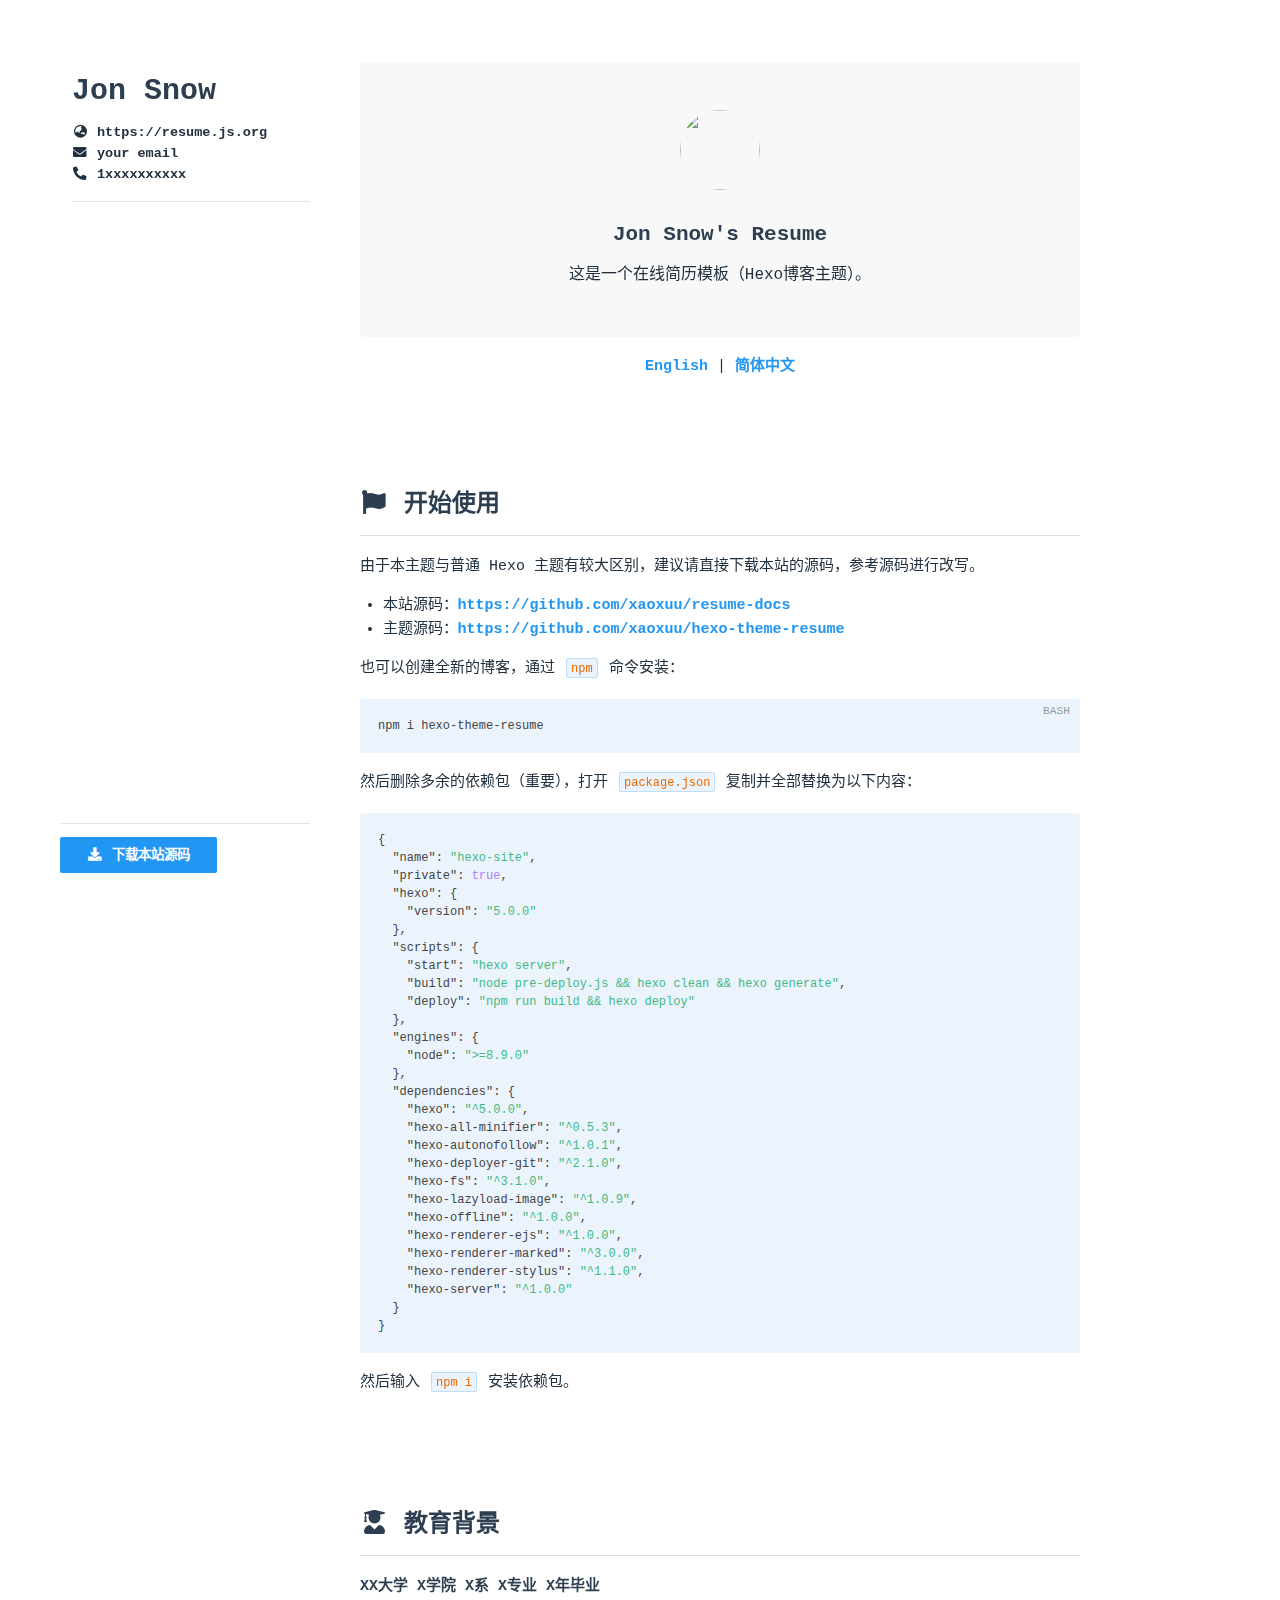
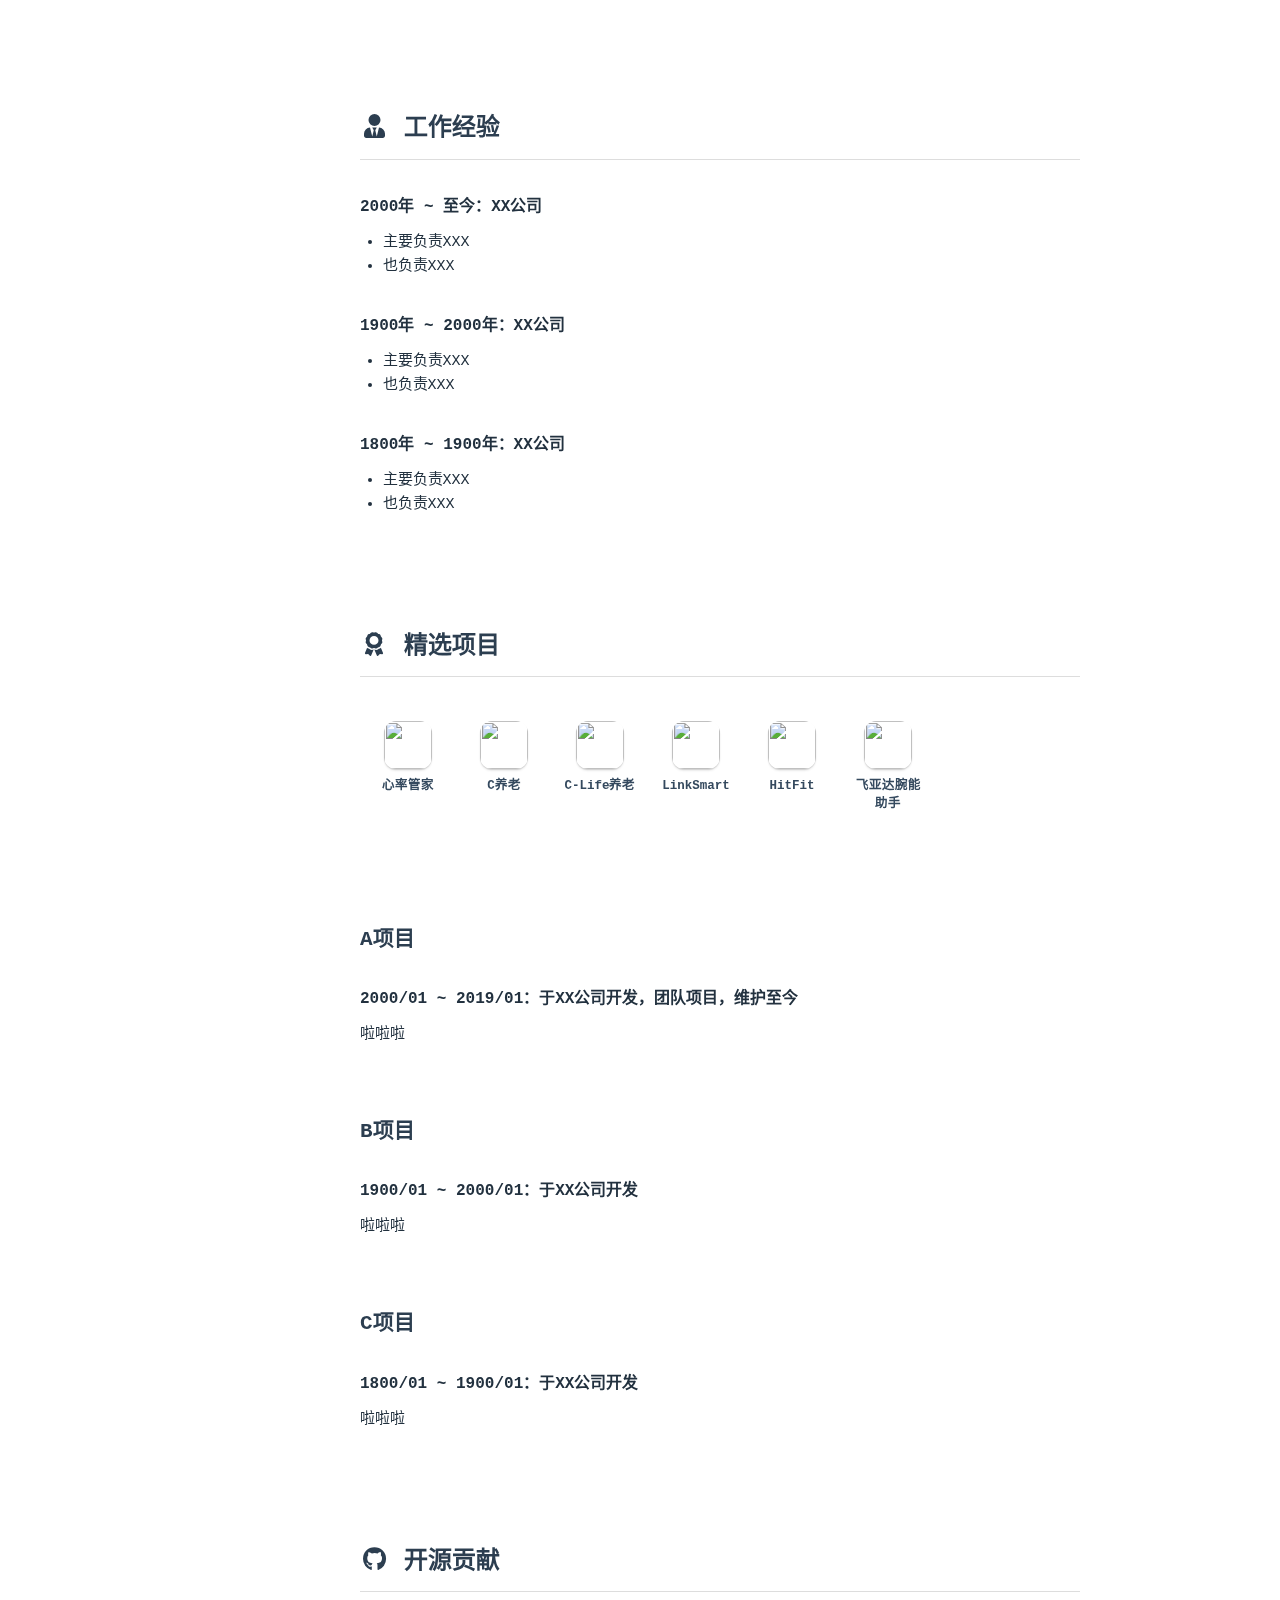
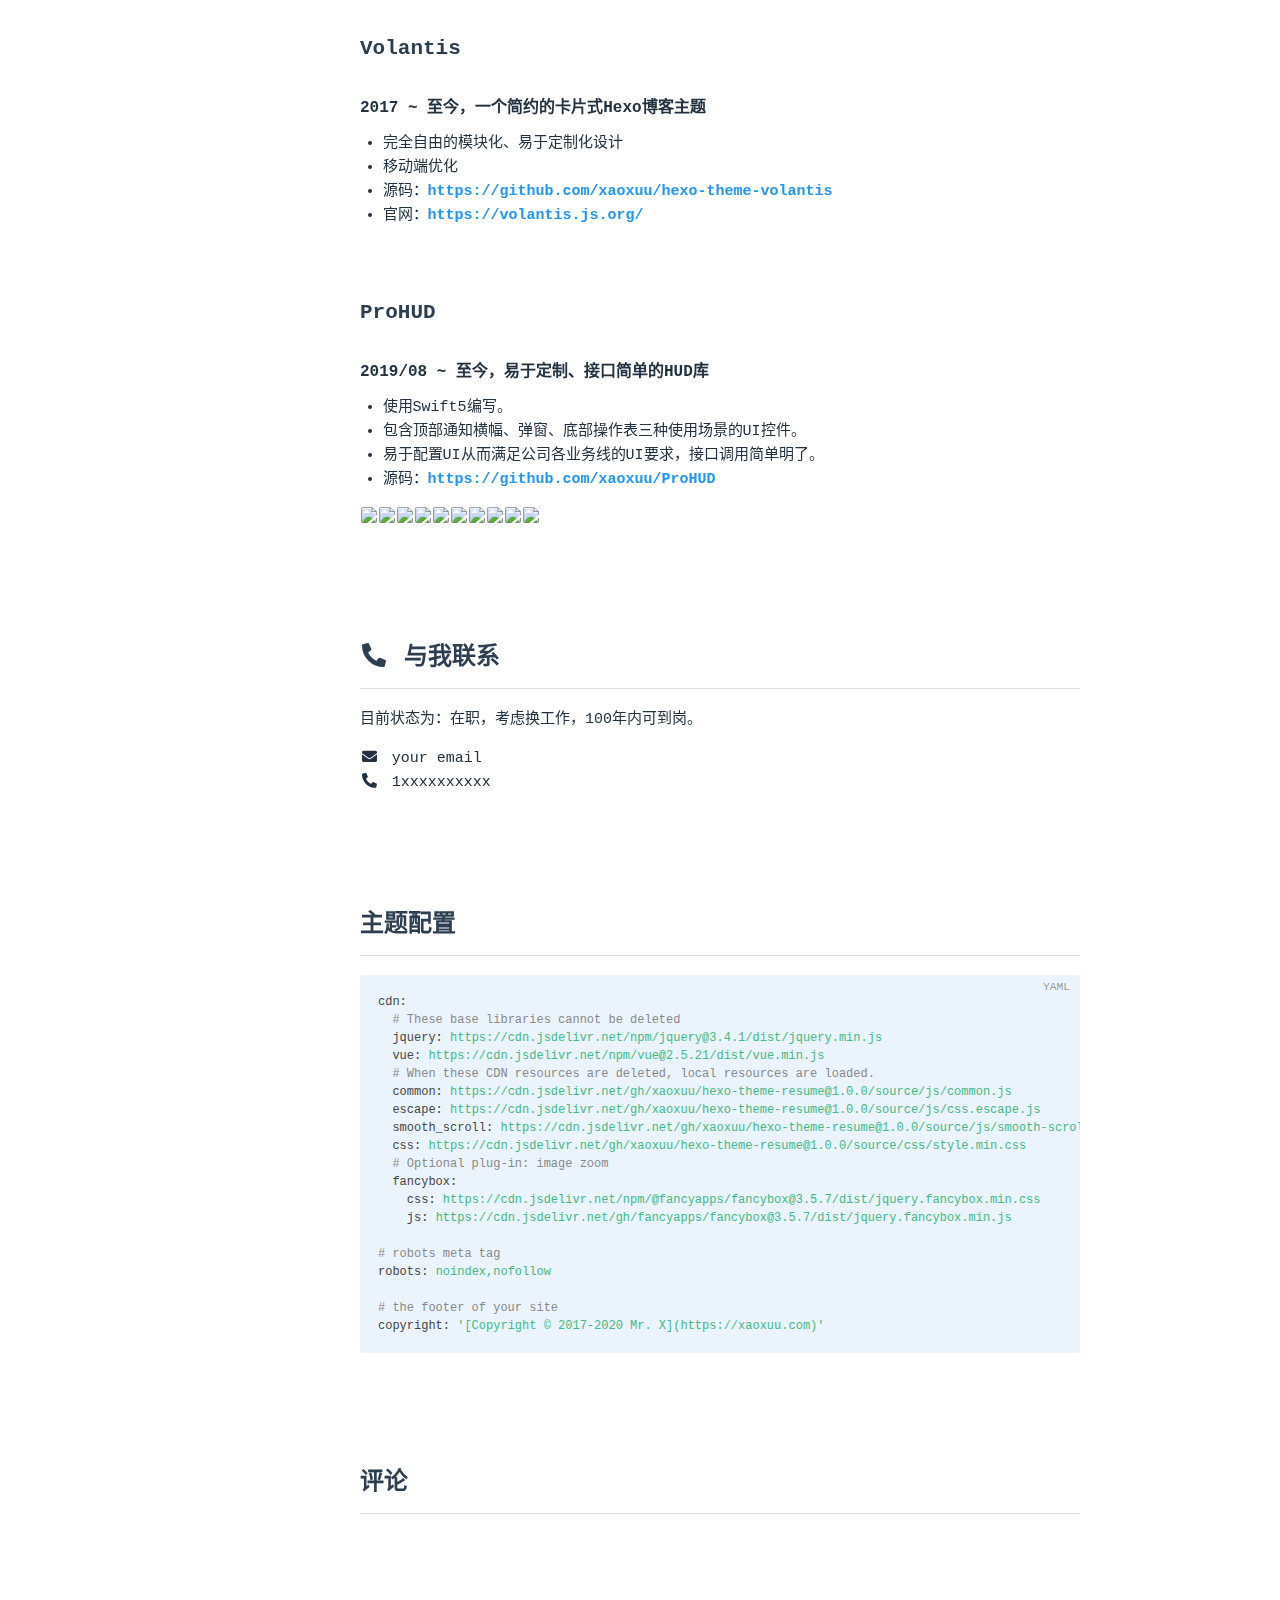
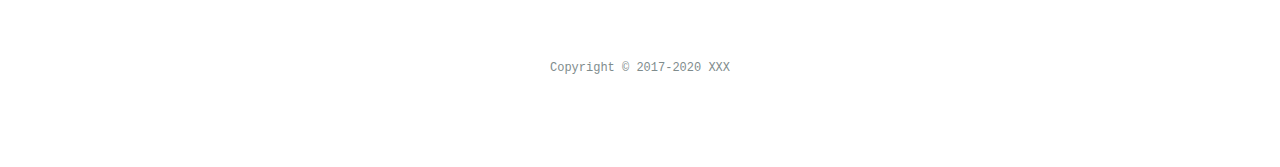
==== zh-cn/index.html @ 62b0c163 "update pages" ====
<!DOCTYPE html><html lang="zh-CN"><head><meta charset="utf-8"><meta name="robots" content="index,follow"><meta name="renderer" content="webkit"><meta name="force-rendering" content="webkit"><meta http-equiv="X-UA-Compatible" content="IE=Edge,chrome=1"><meta name="HandheldFriendly" content="True"><meta name="apple-mobile-web-app-capable" content="yes"><meta name="viewport" content="width=device-width,initial-scale=1,maximum-scale=1,user-scalable=no"><title>Jon Snow's Resume</title><meta name="keywords" content="简历主题,Hexo主题,简历模板"><meta name="description" content="这是一个在线简历模板（Hexo博客主题）。"><meta name="theme-color" content="#FFFFFF"><meta name="msapplication-TileColor" content="#1BC3FB"><meta name="msapplication-config" content="https://cdn.jsdelivr.net/gh/xaoxuu/cdn-assets/favicon/browserconfig.xml"><link rel="shortcut icon" type="image/x-icon" href="https://cdn.jsdelivr.net/gh/xaoxuu/cdn-assets/favicon/favicon.ico"><link rel="icon" type="image/x-icon" sizes="32x32" href="https://cdn.jsdelivr.net/gh/xaoxuu/cdn-assets/favicon/favicon-32x32.png"><link rel="apple-touch-icon" type="image/png" sizes="180x180" href="https://cdn.jsdelivr.net/gh/xaoxuu/cdn-assets/favicon/apple-touch-icon.png"><link rel="mask-icon" color="#1BC3FB" href="https://cdn.jsdelivr.net/gh/xaoxuu/cdn-assets/favicon/safari-pinned-tab.svg"><link rel="manifest" href="https://cdn.jsdelivr.net/gh/xaoxuu/cdn-assets/favicon/site.webmanifest"><link rel="stylesheet" href="https://cdn.jsdelivr.net/npm/@fortawesome/fontawesome-free@5.12.1/css/all.min.css"><link rel="stylesheet" href="https://cdn.jsdelivr.net/npm/@fancyapps/fancybox@3.5/dist/jquery.fancybox.min.css"><link rel="stylesheet" href="/css/page.css"><meta name="generator" content="Hexo 5.3.0"></head><body class="docs"><div id="mobile-bar"><a class="menu-button fas fa-bars"></a><h2 class="nav-title">Jon Snow's Resume</h2><a class="menu-button right fas fa-download" target="_blank" rel="external nofollow noopener noreferrer" href="https://github.com/xaoxuu/resume-docs"></a></div><script src="https://cdn.jsdelivr.net/npm/vue@2.6/dist/vue.min.js"></script><script>Vue.config.productionTip=!1,window.PAGE_TYPE="resume"</script><div id="main" class="fix-sidebar"><div class="sidebar"><div class="sidebar-inner"><header class="header"><h2>Jon Snow</h2><div class="meta"><p><a href="https://resume.js.org/zh-cn/"><i class="fas fa-globe-asia fa-fw"></i>&nbsp;https://resume.js.org</a></p><p><a><i class="fas fa-envelope fa-fw"></i>&nbsp;your email</a></p><p><a href="tel:10086" rel="external nofollow noopener noreferrer" target="_blank"><i class="fas fa-phone-alt fa-fw"></i>&nbsp;1xxxxxxxxxx</a></p></div><hr><br></header><div class="list"><ul class="menu-root"><li><a href="/index.html" class="sidebar-link current"></a></li><li><a href="/zh-cn/index.html" class="sidebar-link current"></a></li></ul></div><div class="footer"><a class="button" target="_blank" rel="external nofollow noopener noreferrer" href="https://github.com/xaoxuu/resume-docs"><i class="fas fa-download fa-fw"></i> 下载本站源码</a></div></div></div><div class="content with-sidebar"><div class="resume-header"><div class="avatar"><img no-lazy class="avatar" src="https://cdn.jsdelivr.net/gh/xaoxuu/cdn-assets/avatar/avatar.png"></div><h1 class="resume-title">Jon Snow's Resume</h1><p class="description">这是一个在线简历模板（Hexo博客主题）。</p></div><center><a href="/">English</a> | <a href="/zh-cn/">简体中文</a></center><h2 id="开始使用"><a href="#开始使用" class="headerlink" title=" 开始使用"></a><i class="fas fa-flag"></i> 开始使用</h2><p>由于本主题与普通 Hexo 主题有较大区别，建议请直接下载本站的源码，参考源码进行改写。</p><ul><li>本站源码：<a target="_blank" rel="external nofollow noopener noreferrer" href="https://github.com/xaoxuu/resume-docs">https://github.com/xaoxuu/resume-docs</a></li><li>主题源码：<a target="_blank" rel="external nofollow noopener noreferrer" href="https://github.com/xaoxuu/hexo-theme-resume">https://github.com/xaoxuu/hexo-theme-resume</a></li></ul><p>也可以创建全新的博客，通过 <code>npm</code> 命令安装：</p><figure class="highlight bash"><table><tr><td class="code"><pre><span class="line">npm i hexo-theme-resume</span><br></pre></td></tr></table></figure><p>然后删除多余的依赖包（重要），打开 <code>package.json</code> 复制并全部替换为以下内容：</p><figure class="highlight json"><table><tr><td class="code"><pre><span class="line">&#123;</span><br><span class="line">  <span class="attr">&quot;name&quot;</span>: <span class="string">&quot;hexo-site&quot;</span>,</span><br><span class="line">  <span class="attr">&quot;private&quot;</span>: <span class="literal">true</span>,</span><br><span class="line">  <span class="attr">&quot;hexo&quot;</span>: &#123;</span><br><span class="line">    <span class="attr">&quot;version&quot;</span>: <span class="string">&quot;5.0.0&quot;</span></span><br><span class="line">  &#125;,</span><br><span class="line">  <span class="attr">&quot;scripts&quot;</span>: &#123;</span><br><span class="line">    <span class="attr">&quot;start&quot;</span>: <span class="string">&quot;hexo server&quot;</span>,</span><br><span class="line">    <span class="attr">&quot;build&quot;</span>: <span class="string">&quot;node pre-deploy.js &amp;&amp; hexo clean &amp;&amp; hexo generate&quot;</span>,</span><br><span class="line">    <span class="attr">&quot;deploy&quot;</span>: <span class="string">&quot;npm run build &amp;&amp; hexo deploy&quot;</span></span><br><span class="line">  &#125;,</span><br><span class="line">  <span class="attr">&quot;engines&quot;</span>: &#123;</span><br><span class="line">    <span class="attr">&quot;node&quot;</span>: <span class="string">&quot;&gt;=8.9.0&quot;</span></span><br><span class="line">  &#125;,</span><br><span class="line">  <span class="attr">&quot;dependencies&quot;</span>: &#123;</span><br><span class="line">    <span class="attr">&quot;hexo&quot;</span>: <span class="string">&quot;^5.0.0&quot;</span>,</span><br><span class="line">    <span class="attr">&quot;hexo-all-minifier&quot;</span>: <span class="string">&quot;^0.5.3&quot;</span>,</span><br><span class="line">    <span class="attr">&quot;hexo-autonofollow&quot;</span>: <span class="string">&quot;^1.0.1&quot;</span>,</span><br><span class="line">    <span class="attr">&quot;hexo-deployer-git&quot;</span>: <span class="string">&quot;^2.1.0&quot;</span>,</span><br><span class="line">    <span class="attr">&quot;hexo-fs&quot;</span>: <span class="string">&quot;^3.1.0&quot;</span>,</span><br><span class="line">    <span class="attr">&quot;hexo-lazyload-image&quot;</span>: <span class="string">&quot;^1.0.9&quot;</span>,</span><br><span class="line">    <span class="attr">&quot;hexo-offline&quot;</span>: <span class="string">&quot;^1.0.0&quot;</span>,</span><br><span class="line">    <span class="attr">&quot;hexo-renderer-ejs&quot;</span>: <span class="string">&quot;^1.0.0&quot;</span>,</span><br><span class="line">    <span class="attr">&quot;hexo-renderer-marked&quot;</span>: <span class="string">&quot;^3.0.0&quot;</span>,</span><br><span class="line">    <span class="attr">&quot;hexo-renderer-stylus&quot;</span>: <span class="string">&quot;^1.1.0&quot;</span>,</span><br><span class="line">    <span class="attr">&quot;hexo-server&quot;</span>: <span class="string">&quot;^1.0.0&quot;</span></span><br><span class="line">  &#125;</span><br><span class="line">&#125;</span><br></pre></td></tr></table></figure><p>然后输入 <code>npm i</code> 安装依赖包。</p><h2 id="教育背景"><a href="#教育背景" class="headerlink" title=" 教育背景"></a><i class="fas fa-user-graduate"></i> 教育背景</h2><p><strong>XX大学 X学院 X系 X专业 X年毕业</strong></p><h2 id="工作经验"><a href="#工作经验" class="headerlink" title=" 工作经验"></a><i class="fas fa-user-tie"></i> 工作经验</h2><h4 id="2000年-至今：XX公司"><a href="#2000年-至今：XX公司" class="headerlink" title="2000年 ~ 至今：XX公司"></a>2000年 ~ 至今：XX公司</h4><ul><li>主要负责XXX</li><li>也负责XXX</li></ul><h4 id="1900年-2000年：XX公司"><a href="#1900年-2000年：XX公司" class="headerlink" title="1900年 ~ 2000年：XX公司"></a>1900年 ~ 2000年：XX公司</h4><ul><li>主要负责XXX</li><li>也负责XXX</li></ul><h4 id="1800年-1900年：XX公司"><a href="#1800年-1900年：XX公司" class="headerlink" title="1800年 ~ 1900年：XX公司"></a>1800年 ~ 1900年：XX公司</h4><ul><li>主要负责XXX</li><li>也负责XXX</li></ul><h2 id="精选项目"><a href="#精选项目" class="headerlink" title=" 精选项目"></a><i class="fas fa-award"></i> 精选项目</h2><btns rounded><a target="_blank" rel="external nofollow noopener noreferrer" href="https://apps.apple.com/cn/app/heart-mate-pro-hrm-utility/id1463348922?ls=1"><img src="https://cdn.jsdelivr.net/gh/xaoxuu/cdn-assets/proj/heartmate/icon.png"> 心率管家 </a><a target="_blank" rel="external nofollow noopener noreferrer" href="https://apps.apple.com/cn/app/c%E5%85%BB%E8%80%81/id1458315594"><img src="https://cdn.jsdelivr.net/gh/xaoxuu/cdn-assets/proj/het-cyanglao/icon.png"> C养老 </a><a target="_blank" rel="external nofollow noopener noreferrer" href="https://apps.apple.com/cn/app/c-life%E5%85%BB%E8%80%81/id1393937890"><img src="https://cdn.jsdelivr.net/gh/xaoxuu/cdn-assets/proj/het-clife/icon.png"> C-Life养老 </a><a target="_blank" rel="external nofollow noopener noreferrer" href="https://apps.apple.com/cn/app/linksmart/id1109303355"><img src="https://cdn.jsdelivr.net/gh/xaoxuu/cdn-assets/proj/ht-linksmart/icon.png"> LinkSmart </a><a target="_blank" rel="external nofollow noopener noreferrer" href="https://apps.apple.com/cn/app/hitfit/id1207738581"><img src="https://cdn.jsdelivr.net/gh/xaoxuu/cdn-assets/proj/ht-hitfit/icon.png"> HitFit </a><a target="_blank" rel="external nofollow noopener noreferrer" href="https://apps.apple.com/cn/app/%E8%85%95%E8%83%BD%E5%8A%A9%E6%89%8B/id1138242219"><img src="https://cdn.jsdelivr.net/gh/xaoxuu/cdn-assets/proj/ht-fiyta/icon.png"> 飞亚达腕能助手</a></btns><br><h3 id="A项目"><a href="#A项目" class="headerlink" title="A项目"></a>A项目</h3><h4 id="2000-01-2019-01：于XX公司开发，团队项目，维护至今"><a href="#2000-01-2019-01：于XX公司开发，团队项目，维护至今" class="headerlink" title="2000/01 ~ 2019/01：于XX公司开发，团队项目，维护至今"></a>2000/01 ~ 2019/01：于XX公司开发，团队项目，维护至今</h4><p>啦啦啦</p><h3 id="B项目"><a href="#B项目" class="headerlink" title="B项目"></a>B项目</h3><h4 id="1900-01-2000-01：于XX公司开发"><a href="#1900-01-2000-01：于XX公司开发" class="headerlink" title="1900/01 ~ 2000/01：于XX公司开发"></a>1900/01 ~ 2000/01：于XX公司开发</h4><p>啦啦啦</p><h3 id="C项目"><a href="#C项目" class="headerlink" title="C项目"></a>C项目</h3><h4 id="1800-01-1900-01：于XX公司开发"><a href="#1800-01-1900-01：于XX公司开发" class="headerlink" title="1800/01 ~ 1900/01：于XX公司开发"></a>1800/01 ~ 1900/01：于XX公司开发</h4><p>啦啦啦</p><h2 id="开源贡献"><a href="#开源贡献" class="headerlink" title=" 开源贡献"></a><i class="fab fa-github"></i> 开源贡献</h2><h3 id="Volantis"><a href="#Volantis" class="headerlink" title="Volantis"></a>Volantis</h3><h4 id="2017-至今，一个简约的卡片式Hexo博客主题"><a href="#2017-至今，一个简约的卡片式Hexo博客主题" class="headerlink" title="2017 ~ 至今，一个简约的卡片式Hexo博客主题"></a>2017 ~ 至今，一个简约的卡片式Hexo博客主题</h4><ul><li>完全自由的模块化、易于定制化设计</li><li>移动端优化</li><li>源码：<a target="_blank" rel="external nofollow noopener noreferrer" href="https://github.com/xaoxuu/hexo-theme-volantis">https://github.com/xaoxuu/hexo-theme-volantis</a></li><li>官网：<a target="_blank" rel="external nofollow noopener noreferrer" href="https://volantis.js.org/">https://volantis.js.org/</a></li></ul><h3 id="ProHUD"><a href="#ProHUD" class="headerlink" title="ProHUD"></a>ProHUD</h3><h4 id="2019-08-至今，易于定制、接口简单的HUD库"><a href="#2019-08-至今，易于定制、接口简单的HUD库" class="headerlink" title="2019/08 ~ 至今，易于定制、接口简单的HUD库"></a>2019/08 ~ 至今，易于定制、接口简单的HUD库</h4><ul><li>使用Swift5编写。</li><li>包含顶部通知横幅、弹窗、底部操作表三种使用场景的UI控件。</li><li>易于配置UI从而满足公司各业务线的UI要求，接口调用简单明了。</li><li>源码：<a target="_blank" rel="external nofollow noopener noreferrer" href="https://github.com/xaoxuu/ProHUD">https://github.com/xaoxuu/ProHUD</a></li></ul><fancybox><img src="https://cdn.jsdelivr.net/gh/xaoxuu/cdn-assets/proj/prohud/screenshot01.png"> <img src="https://cdn.jsdelivr.net/gh/xaoxuu/cdn-assets/proj/prohud/screenshot02.png"> <img src="https://cdn.jsdelivr.net/gh/xaoxuu/cdn-assets/proj/prohud/screenshot03.png"> <img src="https://cdn.jsdelivr.net/gh/xaoxuu/cdn-assets/proj/prohud/screenshot04.png"> <img src="https://cdn.jsdelivr.net/gh/xaoxuu/cdn-assets/proj/prohud/screenshot05.png"> <img src="https://cdn.jsdelivr.net/gh/xaoxuu/cdn-assets/proj/prohud/screenshot06.png"> <img src="https://cdn.jsdelivr.net/gh/xaoxuu/cdn-assets/proj/prohud/screenshot07.png"> <img src="https://cdn.jsdelivr.net/gh/xaoxuu/cdn-assets/proj/prohud/screenshot08.png"> <img src="https://cdn.jsdelivr.net/gh/xaoxuu/cdn-assets/proj/prohud/screenshot09.png"> <img src="https://cdn.jsdelivr.net/gh/xaoxuu/cdn-assets/proj/prohud/screenshot10.png"></fancybox><h2 id="与我联系"><a href="#与我联系" class="headerlink" title=" 与我联系"></a><i class="fas fa-phone-alt"></i> 与我联系</h2><p>目前状态为：在职，考虑换工作，100年内可到岗。</p><p><i class="fas fa-envelope fa-fw"></i> your email<br><i class="fas fa-phone-alt fa-fw"></i> 1xxxxxxxxxx</p><h2 id="主题配置"><a href="#主题配置" class="headerlink" title="主题配置"></a>主题配置</h2><figure class="highlight yaml"><table><tr><td class="code"><pre><span class="line"><span class="attr">cdn:</span></span><br><span class="line">  <span class="comment"># These base libraries cannot be deleted</span></span><br><span class="line">  <span class="attr">jquery:</span> <span class="string">https://cdn.jsdelivr.net/npm/jquery@3.4.1/dist/jquery.min.js</span></span><br><span class="line">  <span class="attr">vue:</span> <span class="string">https://cdn.jsdelivr.net/npm/vue@2.5.21/dist/vue.min.js</span></span><br><span class="line">  <span class="comment"># When these CDN resources are deleted, local resources are loaded.</span></span><br><span class="line">  <span class="attr">common:</span> <span class="string">https://cdn.jsdelivr.net/gh/xaoxuu/hexo-theme-resume@1.0.0/source/js/common.js</span></span><br><span class="line">  <span class="attr">escape:</span> <span class="string">https://cdn.jsdelivr.net/gh/xaoxuu/hexo-theme-resume@1.0.0/source/js/css.escape.js</span></span><br><span class="line">  <span class="attr">smooth_scroll:</span> <span class="string">https://cdn.jsdelivr.net/gh/xaoxuu/hexo-theme-resume@1.0.0/source/js/smooth-scroll.min.js</span></span><br><span class="line">  <span class="attr">css:</span> <span class="string">https://cdn.jsdelivr.net/gh/xaoxuu/hexo-theme-resume@1.0.0/source/css/style.min.css</span></span><br><span class="line">  <span class="comment"># Optional plug-in: image zoom</span></span><br><span class="line">  <span class="attr">fancybox:</span></span><br><span class="line">    <span class="attr">css:</span> <span class="string">https://cdn.jsdelivr.net/npm/@fancyapps/fancybox@3.5.7/dist/jquery.fancybox.min.css</span></span><br><span class="line">    <span class="attr">js:</span> <span class="string">https://cdn.jsdelivr.net/gh/fancyapps/fancybox@3.5.7/dist/jquery.fancybox.min.js</span></span><br><span class="line"></span><br><span class="line"><span class="comment"># robots meta tag</span></span><br><span class="line"><span class="attr">robots:</span> <span class="string">noindex,nofollow</span></span><br><span class="line"></span><br><span class="line"><span class="comment"># the footer of your site</span></span><br><span class="line"><span class="attr">copyright:</span> <span class="string">&#x27;[Copyright © 2017-2020 Mr. X](https://xaoxuu.com)&#x27;</span></span><br></pre></td></tr></table></figure><h2 id="评论"><a href="#评论" class="headerlink" title="评论"></a>评论</h2><script src="https://utteranc.es/client.js" repo="xaoxuu/hexo-theme-resume" issue-number="18" theme="github-light" crossorigin="anonymous" async></script></div></div><script src="https://cdn.jsdelivr.net/gh/xaoxuu/hexo-theme-resume@1.0.0/source/js/smooth-scroll.min.js"></script><footer id="footer"><p></p><p><a href="/">Copyright © 2017-2020 XXX</a></p><p></p></footer><script src="https://cdn.jsdelivr.net/npm/jquery@3.5/dist/jquery.min.js"></script><script src="https://cdn.jsdelivr.net/gh/xaoxuu/hexo-theme-resume@1.0.0/source/js/common.js"></script><script src="https://cdn.jsdelivr.net/gh/xaoxuu/hexo-theme-resume@1.0.0/source/js/css.escape.js"></script><script src="https://cdn.jsdelivr.net/gh/fancyapps/fancybox@3.5/dist/jquery.fancybox.min.js"></script><script>let LAZY_LOAD_IMAGE="[object Object]";$("body").find("fancybox").find("img").each(function(){var t=document.createElement("a");$(t).attr("data-fancybox","gallery"),$(t).attr("href",$(this).attr("src")),LAZY_LOAD_IMAGE&&$(t).attr("href",$(this).attr("data-original")),$(this).wrap(t)})</script></body></html>
---- css/page.css ----
/* build time:Thu Sep 07 2023 16:51:53 GMT+0800 (中国标准时间)*/
@font-face{font-family:Courier;src:url(https://cdn.jsdelivr.net/gh/xaoxuu/cdn-fonts/Courier/Courier.dfont);font-weight:300}.gutter pre{color:rgba(0,0,0,.4)}pre{color:#444}pre .constant,pre .function .keyword{color:#0092db}pre .attribute,pre .keyword{color:#e96900}pre .literal,pre .number{color:#ae81ff}pre .change,pre .clojure .built_in,pre .flow,pre .lisp .title,pre .nginx .title,pre .tag,pre .tag .title,pre .tex .special,pre .winutils{color:#2973b7}pre .class .title{color:#2c3e50}pre .regexp,pre .symbol,pre .symbol .string,pre .value{color:#42b983}pre .title{color:#a6e22e}pre .type{color:#2395f3}pre .addition,pre .apache .cbracket,pre .apache .tag,pre .attr_selector,pre .built_in,pre .django .filter .argument,pre .django .template_tag,pre .django .variable,pre .envvar,pre .haskell .type,pre .javadoc,pre .preprocessor,pre .prompt,pre .pseudo,pre .ruby .class .parent,pre .smalltalk .array,pre .smalltalk .class,pre .smalltalk .localvars,pre .sql .aggregate,pre .stream,pre .string,pre .subst,pre .tag .value,pre .tex .command{color:#42b983}pre .apache .sqbracket,pre .comment,pre .deletion,pre .doctype,pre .java .annotation,pre .pi,pre .python .decorator,pre .shebang,pre .template_comment,pre .tex .formula{color:#888}pre .coffeescript .javascript,pre .javascript .xml,pre .tex .formula,pre .xml .cdata,pre .xml .css,pre .xml .javascript,pre .xml .vbscript{opacity:.5}body{font-family:Courier,Menlo,Monaco,"Helvetica Neue",Arial,sans-serif;font-size:15px;-webkit-font-smoothing:antialiased;-moz-osx-font-smoothing:grayscale;color:#22313f;background-color:#fff;margin:0}body.docs{padding-top:0}@media screen and (max-width:900px){body.docs{padding-top:0}}hr{border:0;border-radius:1px;border-bottom:1px solid rgba(0,0,0,.1)}a{text-decoration:none;color:#22313f}img{border:none}h1,h2,h3,h4,strong{font-weight:600;color:#2c3e50}code,pre{font-family:Menlo,Monaco,courier,monospace,Arial,sans-serif;font-size:.8em;-webkit-font-smoothing:initial;-moz-osx-font-smoothing:initial}code{color:#e96900;background-color:#ebf4fd;border:1px solid #bfdcf9;padding:3px 4px 1px 4px;margin:0 2px;border-radius:2px;word-break:break-all}em{color:#7f8c8d}.button{padding:.32em 2em;line-height:2em;border-radius:2px;display:inline-block;color:#fff;background-color:#2196f3;transition:all .15s ease;box-sizing:border-box}.button.white{background-color:#fff;color:#2196f3!important}.button.clear{background:rgba(0,0,0,0)}.button.gray{background-color:#999}.button:hover{color:#fff!important}.button.active,.button:hover{background:#0c82df;box-shadow:0 4px 8px rgba(0,0,0,.12),0 8px 16px rgba(0,0,0,.12),0 16px 32px rgba(0,0,0,.12)}.button:active{box-shadow:0 2px 4px rgba(0,0,0,.1)}.highlight{overflow-x:auto;background-color:#ebf4fd;padding:0;line-height:1.1em;border-radius:4px;position:relative}.highlight table,.highlight td,.highlight tr{width:100%;border-collapse:collapse;padding:0;margin:0}.highlight .gutter{width:1.5em;background:#d5e8fb}.highlight .gutter pre{text-align:right;padding:0 1em;background-color:rgba(0,0,0,0);line-height:1.5em}.highlight .code pre{background:#ebf4fd;padding:1.5em;line-height:1.5em;margin:0}.highlight .code .line{min-height:1.5em}.highlight .code.code:before{content:" ";position:absolute;top:0;right:0;color:rgba(0,0,0,.4);text-align:right;font-size:.75em;padding:5px 10px 0;line-height:15px;height:15px}.highlight.c .code:before{content:"C"}.highlight.swift .code:before{content:"SWIFT"}.highlight.objc .code:before{content:"OBJECTIVE-C"}.highlight.html .code:before{content:"HTML"}.highlight.js .code:before{content:"JS"}.highlight.bash .code:before{content:"BASH"}.highlight.shell .code:before{content:"SHELL"}.highlight.css .code:before{content:"CSS"}.highlight.stylus .code:before{content:"STYLUS"}.highlight.less .code:before{content:"LESS"}.highlight.java .code:before{content:"JAVA"}.highlight.python .code:before{content:"PYTHON"}.highlight.yaml .code:before{content:"YAML"}.hljs{background:0 0!important}#main{position:relative;z-index:1;padding:0 60px 30px;overflow-x:hidden}#nav .nav-link{cursor:pointer}#nav .nav-dropdown-container .nav-link:hover:not(.current){border-bottom:none}#nav .nav-dropdown-container:hover .nav-dropdown{display:block}#nav .nav-dropdown-container.ecosystem,#nav .nav-dropdown-container.language{margin-left:20px}#nav .nav-dropdown-container .arrow{pointer-events:none}#nav .nav-dropdown{display:none;box-sizing:border-box;max-height:calc(100vh - 60px);overflow-y:auto;position:absolute;top:100%;right:-15px;background-color:#fff;padding:10px 0;border:1px solid #ddd;border-bottom-color:#ccc;text-align:left;border-radius:4px;white-space:nowrap}#nav .nav-dropdown li{line-height:1.8em;margin:0;display:block}#nav .nav-dropdown li>ul{padding-left:0}#nav .nav-dropdown li:first-child h4{margin-top:0;padding-top:0;border-top:0}#nav .nav-dropdown a,#nav .nav-dropdown h4{padding:0 24px 0 20px}#nav .nav-dropdown h4{font-size:.78em;color:rgba(44,62,80,.45);margin:.45em 0 0;padding-top:.45em;border-top:1px solid #eee}#nav .nav-dropdown a{color:#3a5169;font-size:.95em;font-weight:700;display:block}#nav .nav-dropdown a:hover{color:#2196f3}#nav .arrow{display:inline-block;vertical-align:middle;margin-top:-1px;margin-left:6px;margin-right:-14px;width:0;height:0;border-left:4px solid transparent;border-right:4px solid transparent;border-top:5px solid #ccc}sup.beta.beta{font-size:.6em;margin-left:.7em;text-transform:uppercase;opacity:.6}@media print{body{color:#000}.highlight{padding:0;page-break-inside:avoid}.highlight .code pre{color:#000;background-color:#fff;border-style:solid;border-width:2px 2px 2px 2px;border-color:#e8e8e8;page-break-inside:avoid}h1,h2,h3,h4,h5{color:#000;page-break-after:avoid;page-break-before:avoid}img{page-break-inside:avoid}h2+p{page-break-before:avoid}a:link:after,a:visited:after{content:none}}#comments #valine_container .info{display:none}#footer{padding:40px 0 80px;color:#7f8c8d;text-align:center}#footer p{font-size:.8em}#footer a{color:#7f8c8d;transition:all .2s ease;-moz-transition:all .2s ease;-webkit-transition:all .2s ease;-o-transition:all .2s ease}#footer a:hover{color:#ff5722!important}#footer .social-wrapper{display:flex;justify-content:center;flex-wrap:wrap}#footer .social-wrapper a{position:relative;display:inline-block;text-align:center;display:flex;justify-content:center;align-items:center;flex-wrap:wrap;width:1.2em;height:1.2em;margin:4px;padding:.5em;border-radius:50%;background-color:transparent;transition:all .28s ease;-moz-transition:all .28s ease;-webkit-transition:all .28s ease;-o-transition:all .28s ease}#footer .social-wrapper a:hover{color:#2196f3;background-color:#e6f2fc}#header{background-color:#fff;height:40px;padding:10px 60px;position:relative;z-index:100;box-shadow:0 1px 1px rgba(0,0,0,.12),0 2px 2px rgba(0,0,0,.08)}body.docs #header{position:fixed;width:100%;top:0}body.docs #nav{position:fixed}#nav{list-style-type:none;margin:0;padding:0;position:absolute;right:30px;top:10px;height:40px;line-height:40px}#nav .break{display:none}#nav li{display:inline-block;position:relative;margin:0 .6em}#nav .seperator{margin:.3em;display:inline}#nav .nav-dropdown .nav-link.current,#nav .nav-dropdown .nav-link:hover{border-bottom:none}#nav .nav-dropdown .nav-link.current::after{content:"";width:0;height:0;border-left:5px solid #2196f3;border-top:3px solid transparent;border-bottom:3px solid transparent;position:absolute;top:50%;margin-top:-4px;left:8px}.nav-link{padding-bottom:3px;white-space:nowrap}.nav-link.current,.nav-link:hover{border-bottom:3px solid #2196f3}.nav-link.contribute,.nav-link.team{margin-left:10px}.new-label{position:absolute;top:3px;left:110%;background-color:#2196f3;color:#fff;line-height:16px;height:16px;font-size:9px;font-weight:700;font-family:Menlo,Monaco,courier,monospace,Arial,sans-serif;padding:1px 4px 0 6px;border-radius:4px}.search-query{height:30px;line-height:30px;box-sizing:border-box;padding:0 15px 0 30px;border:1px solid #e3e3e3;color:#2c3e50;outline:0;border-radius:15px;margin-right:10px;transition:border-color .2s ease;background:#fff url(/assets/img/search.png) 8px 5px no-repeat;background-size:20px;vertical-align:middle!important}.search-query:focus{border-color:#2196f3}#logo{display:inline-block;font-size:1.8em;line-height:40px;color:rgba(33,150,243,.9);font-family:Courier,Menlo,Monaco,"Helvetica Neue",Arial,sans-serif,cursive;font-weight:500}#logo img{vertical-align:middle;margin-right:6px;width:40px;height:40px;display:none}#mobile-bar{position:fixed;top:0;left:0;width:100%;height:54px;background-color:#fff;z-index:9;display:none;box-shadow:0 1px 2px rgba(0,0,0,.12);transition:all .5s ease;-moz-transition:all .5s ease;-webkit-transition:all .5s ease;-o-transition:all .5s ease}#mobile-bar .nav-title{font-family:Courier,Menlo,Monaco,"Helvetica Neue",Arial,sans-serif;font-size:1.1em;line-height:52px;color:#2c3e50;display:flex;margin:2px 54px 0 54px}#mobile-bar .menu-button{position:absolute;width:54px;height:54px;display:flex;align-items:center;justify-content:center;font-size:1.25em}#mobile-bar .menu-button.right{font-size:1.1em;top:0;right:0}#mobile-bar .logo{opacity:1;position:absolute;width:38px;height:38px;border-radius:50%;top:8px;right:16px;background-size:38px}#mobile-bar .logo img{width:38px;height:38px;border-radius:50%}@media print{#header{display:none}}.sidebar{position:absolute;top:0;left:0;bottom:0;overflow-x:hidden;overflow-y:auto;-webkit-overflow-scrolling:touch;-ms-overflow-style:none}.sidebar header{padding-top:60px;padding-left:12px}.sidebar header h2{margin-bottom:0;font-size:2em}.sidebar header .meta{margin:16px 0;font-size:.9em}.sidebar header p{margin:2px 0;line-height:1.4em;font-size:1em}.sidebar header a{margin:0;display:inline;transition:all .2s ease;-moz-transition:all .2s ease;-webkit-transition:all .2s ease;-o-transition:all .2s ease}.sidebar header a:hover{color:#ff5722!important}.sidebar a{font-weight:700;font-size:1em}.sidebar h2{margin-top:.2em}.sidebar p.job{margin-top:8px;font-weight:700;color:#2196f3}.sidebar ul{list-style-type:none;margin:0;line-height:1.5em;padding-left:1em}.sidebar ul a{font-weight:inherit;font-size:1.2em;transition:all .2s ease;-moz-transition:all .2s ease;-webkit-transition:all .2s ease;-o-transition:all .2s ease}.sidebar ul a:hover{color:#ff5722!important}.sidebar li{margin-top:.5em}.sidebar .sidebar-inner{width:250px;padding:8px 20px 60px 60px;margin-bottom:4em}.sidebar .sidebar-inner .footer{padding:1em 0 2em 0;bottom:0;position:fixed;background:#fff;width:inherit}.sidebar .version-select{vertical-align:middle;margin-left:5px}.sidebar .menu-root{padding-left:0;font-weight:700}.sidebar .menu-sub{font-size:.85em}.sidebar .menu-sub ul{font-weight:400}.sidebar .sidebar-link{color:#7f8c8d}.sidebar .sidebar-link.current{font-weight:600;color:#2196f3}.sidebar .sidebar-link.new:after{content:"NEW";display:inline-block;font-size:10px;font-weight:600;color:#fff;background-color:#2196f3;line-height:14px;padding:0 4px;border-radius:3px;margin-left:5px;vertical-align:middle;position:relative;top:-1px}.sidebar .sidebar-link:hover{border-bottom:2px solid #2196f3}.sidebar .section-link.active{font-weight:700;color:#2196f3}.sidebar .main-menu{margin-bottom:20px;display:none;padding-left:0}.sidebar .main-menu .seperator{background:#12f;display:none}.sidebar .nav-dropdown h4{font-weight:400;margin:0}@media screen and (max-width:900px){.sidebar{position:fixed;z-index:10;background-color:#fff;height:100%;top:0;left:0;box-shadow:1px 0 2px rgba(0,0,0,.08),2px 0 4px rgba(0,0,0,.08),4px 0 8px rgba(0,0,0,.06),8px 0 16px rgba(0,0,0,.06);transition:all .4s cubic-bezier(.4,0,0,1);-webkit-transform:translate(-280px,0);transform:translate(-280px,0)}.sidebar .sidebar-inner{padding:8px 8px 60px 16px;box-sizing:border-box}.sidebar .sidebar-inner .footer{display:none}.sidebar .sidebar-inner-index{padding:8px 8px 60px 16px}.sidebar .search-query{width:200px;margin-bottom:10px}.sidebar .main-menu{display:block}.sidebar .list{margin:0 auto}.sidebar.open{-webkit-transform:translate(0,0);transform:translate(0,0);width:280px}.sidebar.open .header{padding-top:30px}}@media print{.sidebar{display:none}}.content details h2{text-align:center;margin-top:0}.content .style-enforcement,.content .style-example,.content details{border-radius:4px;margin:1.6em 0;padding:1.6em}.content .style-enforcement h4,.content .style-example h4,.content details h4{margin-top:0}.content .style-enforcement figure:last-child,.content .style-enforcement p:last-child,.content .style-example figure:last-child,.content .style-example p:last-child,.content details figure:last-child,.content details p:last-child{margin-bottom:0;padding-bottom:0}.content .style-example h3{margin-top:2em}.content .style-example.example{background:rgba(136,136,136,.08)}.content .style-example.example h4{color:#6d6d6d}.content .style-example.example-bad{background:rgba(212,133,130,.08)}.content .style-example.example-bad h4{color:#a17471}.content .style-example.example-good{background:rgba(95,163,104,.08)}.content .style-example.example-good h4{color:#5c735f}.style-enforcement,details{background-color:rgba(136,136,136,.08)}details{display:block;position:relative}details:not([open]) summary::after{content:"..."}details:not([open]) summary:hover{background:rgba(255,255,255,.3)}summary{cursor:pointer;padding:1.6em;margin:-1.6em;outline:0}summary>h4{display:inline-block;margin:0}.style-enforcement table{width:100%;background-color:#ebf4fd;border-radius:4px}.style-enforcement td,.style-enforcement th{padding:.4em;text-align:center}.style-enforcement th{padding-bottom:.2em}.style-enforcement td{padding-top:.2em}.style-rule-tag{background-color:#ebf4fd;border-radius:4px;font-size:.9em;color:#5c735f;font-weight:600;text-transform:uppercase;padding:.1em .4em}a>.style-rule-tag{color:#2196f3}sup{text-transform:uppercase;font-size:.7em;margin-left:1em;pointer-events:all;position:absolute}[data-p="a"]{color:#6b2a2a}[data-p="b"]{color:#8c480a}[data-p="c"]{color:#2b5a99}[data-p="d"]{content:#3f536d}.readmore{background-color:#ebf4fd;padding:1em;border-radius:2px;color:#52a1f8;position:relative}.readmore a{margin:0 4px;width:100%;color:#52a1f8!important;position:relative;transition:all .2s ease;-moz-transition:all .2s ease;-webkit-transition:all .2s ease;-o-transition:all .2s ease}.readmore a:first-child{margin-left:0}.readmore a:hover{color:#ff5722!important}#header{transition:background-color .3s ease-in-out}.content{position:relative;padding:46px 0;max-width:720px;margin:0 auto;padding-left:40px;text-align:justify}.content.api>a:first-of-type>h2{margin-top:0;padding-top:0}.content.api ul{padding-left:1.25em;line-height:1.4em}.content.api ul p:not(.tip),.content.api ul ul{padding-bottom:0;margin:1.2em 0}.content .button{color:#fff}.content .button:hover{color:#fff!important}.content fancybox{display:flex}.content fancybox a{margin:0 1px}.content fancybox img{border-radius:2px}@media screen and (max-width:425px){.content fancybox a{margin:0 .5px}.content fancybox img{border-radius:1px}}.content img{max-width:100%}.content span.light{color:#7f8c8d}.content span.info{font-size:.85em;display:inline-block;vertical-align:middle;width:280px;margin-left:20px}.content h2,.content h3{pointer-events:none}.content h2 i,.content h3 i{text-align:center;width:28px;padding-right:2px}.content h2 a,.content h2 button,.content h3 a,.content h3 button{pointer-events:auto;color:#2c3e50}.content h2:before,.content h3:before{content:"";display:block;visibility:hidden;height:24px}.content h2{margin:3.5em 0 .8em;padding-bottom:.7em;border-bottom:1px solid #ddd;font-size:1.6em}@media screen and (max-width:425px){.content h2{font-size:1.4em}}.content h2 a{color:#2c3e50}.content h3{margin:3rem 0 0;line-height:1.2;position:relative;font-size:1.4em}@media screen and (max-width:425px){.content h3{font-size:1.3em}}.content h3 a,.content h3 button{color:#2196f3}.content h3>a:before{color:#2196f3;position:absolute;left:-.7em;padding-right:.5em;font-size:1.2em;line-height:1;font-weight:700}.content h2+h3{margin-top:0}.content h4{margin:2rem 0 0;color:#22313f;font-size:16px}.content figure{margin:1.2em 0}.content ol,.content p,.content ul{line-height:1.6em;position:relative;z-index:1}.content ol,.content ul{padding-left:1.5em;position:inherit}.content ol.center,.content ul.center{justify-content:center}.content ol.pure,.content ul.pure{padding:0;display:flex;flex-wrap:wrap;align-items:stretch}.content ol.pure li,.content ul.pure li{margin:8px;display:flex;width:86px;flex-direction:column;align-items:stretch;vertical-align:middle;text-align:center;font-size:.8em;line-height:1.2em;overflow:hidden}.content ol.pure li a,.content ul.pure li a{display:flex;flex-direction:column;align-items:center;text-align:center;color:#2c3e50}.content ol.pure li img,.content ul.pure li img{margin-bottom:8px}.content ol.pure.rounded img,.content ul.pure.rounded img{border-radius:25%}.content ol.pure.circle img,.content ul.pure.circle img{border-radius:50%}@media screen and (max-width:900px){.content ol.pure.about,.content ul.pure.about{justify-content:center}}.content i.fa-fw{text-align:justify}.content a{word-break:break-all;color:#2196f3;font-weight:600;transition:all .2s ease;-moz-transition:all .2s ease;-webkit-transition:all .2s ease;-o-transition:all .2s ease}.content a:hover{color:#ff5722!important}.content blockquote{margin:16px 0;padding:16px;border-left:4px solid #2196f3;background-color:#e6f2fc;border-radius:4px}.content blockquote p{margin-left:0;margin-bottom:0;padding-bottom:0}.content blockquote p:first-child{margin-top:0}.content iframe{margin:1em 0}.content>table{word-break:break-all;border-spacing:0;border-collapse:collapse;margin:1.2em auto;width:100%;overflow-x:auto}.content>table td,.content>table th{line-height:1.5em;padding:.4em .8em;border:none;border:1px solid #ddd}.content>table td div:before,.content>table th div:before{display:inline-block;font:normal normal normal 14px/1 FontAwesome;font-size:inherit;text-rendering:auto;-webkit-font-smoothing:antialiased;width:20px;height:16px;text-align:center}.content>table td div a,.content>table th div a{color:inherit}.content>table td div a:hover,.content>table th div a:hover{color:inherit!important;text-decoration:underline}.content>table td div.unknown,.content>table th div.unknown{color:#ffbd2d}.content>table td div.unknown:before,.content>table th div.unknown:before{content:"\f0ac"}.content>table td div.unsafe,.content>table th div.unsafe{color:#ff6058}.content>table td div.unsafe:before,.content>table th div.unsafe:before{content:"\f059"}.content>table td div.safe,.content>table th div.safe{color:#28c940}.content>table td div.safe:before,.content>table th div.safe:before{content:"\f023"}.content>table td div.plain:before,.content>table th div.plain:before{content:"";width:0}.content>table td div.safe.apple:before,.content>table th div.safe.apple:before{content:"\f179"}.content>table td div.safe.google:before,.content>table th div.safe.google:before{content:"\f1a0"}.content>table td div.safe.local:before,.content>table th div.safe.local:before{content:"\f07c"}.content>table td div.safe.github:before,.content>table th div.safe.github:before{content:"\f09b"}.content>table th{font-weight:700;text-align:left}.content>table th,.content>table tr:nth-child(2n){background-color:#f8f8f8}.content>table th code,.content>table tr:nth-child(2n) code{background-color:#efefef}.content p.success,.content p.tip{margin:16px 0;padding:16px;border-left-width:4px;border-left-style:solid;background-color:#f8f8f8;position:relative;border-bottom-right-radius:4px;border-top-right-radius:4px}.content p.success:before,.content p.tip:before{position:absolute;top:16px;left:-12px;color:#fff;width:20px;height:20px;border-radius:100%;text-align:center;line-height:22px;font-family:FontAwesome;font-size:12px}.content p.success code,.content p.tip code{background-color:#efefef}.content p.success em,.content p.tip em{color:#22313f}.content p.tip{border-left-color:#fe5f58;background-color:rgba(254,237,236,.5)}.content p.tip:before{content:"\f12a";background-color:#fe5f58}.content p.success{border-left-color:#3dc550;background-color:rgba(233,247,235,.5)}.content p.success:before{content:"\f00c";background-color:#3dc550}.content p .flex{display:flex}.content p .flex a{margin:0 4px}.content p .flex.around{justify-content:space-around}.content p .flex.start{justify-content:flex-start}.content p .flex.end{justify-content:flex-end}.content p .flex.center{justify-content:center}.content p .flex.between{justify-content:space-between}.content .readmore a,.content .readmore i,.content p a,.content p i{margin:0 2px;text-align:center}.content .readmore a,.content p a{margin:0 2px}.content .readmore i{width:18px}.guide-links{margin-top:2em;height:1em}.footer{color:#7f8c8d;margin-top:2em;padding-top:2em;border-top:1px solid #e5e5e5;font-size:.9em}#main.fix-sidebar{position:static}#main.fix-sidebar .sidebar{position:fixed}@media screen and (min-width:1590px){#header{background-color:rgba(255,255,255,.8)}}@media screen and (min-width:1300px){.content{padding-left:150px}}@media screen and (max-width:1300px){.content.with-sidebar{margin-left:260px}#ad{z-index:1;position:relative;padding:0;bottom:0;right:0;float:right;padding:0 0 20px 30px}}@media screen and (max-width:900px){body{-webkit-text-size-adjust:none;font-size:15px}#header{display:none}#logo{display:none}.nav-link{padding-bottom:1px}.nav-link.current,.nav-link:hover{border-bottom:2px solid #2196f3}#mobile-bar{display:block}#main{padding:2em 1.4em 0}.highlight pre{padding:1.2em 1em}.content{padding-left:0}.content.with-sidebar{margin:auto}.content h2:before,.content h3:before{content:"";display:block;visibility:hidden;height:70px}.content h2:before,.content h3:before{margin-top:-70px}.footer{margin-left:0;text-align:center}}@media screen and (max-width:560px){#downloads{text-align:center;margin-bottom:25px}#downloads .info{margin-top:5px;margin-left:0}iframe{margin:0!important}}@media print{.footer{display:none}.content{padding-left:0}.content p{line-height:1.35em}.content p.tip{background-color:#fff;border:2px solid #e8e8e8;border-left:4px solid #f66}}[data-p=blue]{color:#52a1f8}[data-p=green]{color:#3dc550}[data-p=yellow]{color:#ffbd2b}[data-p=red]{color:#fe5f58}.content .resume-header{display:block;margin:16px 0;padding:32px 16px;background:#f8f8f8;border-radius:4px}.content .resume-header h1{margin-top:32px;line-height:1.2;position:relative;font-size:1.4em;text-align:center}.content .resume-header .description{text-align:center;font-size:16px}.content .resume-header .social-btns{text-align:center}.content .resume-header .social-btns .social-link{padding:4px 8px;margin:0 8px;border-radius:2px}.content img.avatar{width:80px;height:80px;display:block;margin:16px auto;margin-top:16px;border-radius:50%}.content p[subtitle]{margin-top:8px}.content p[center]{text-align:center}.content btns{display:flex;flex-wrap:wrap;margin:16px 0;justify-content:flex-start;align-items:flex-start}@media screen and (max-width:500px){.content btns{justify-content:space-between}}.content btns a{transition:all .28s ease;-moz-transition:all .28s ease;-webkit-transition:all .28s ease;-o-transition:all .28s ease;margin:0;display:flex;justify-content:flex-start;align-content:center;align-items:center;flex-direction:column;line-height:1.5;padding:8px 12px;text-align:center;font-size:12.5px;min-width:48px;width:10%;border-radius:0;color:#34495e}@media screen and (max-width:425px){.content btns a{width:calc(100% * .3 - 32px)}}@media screen and (max-width:320px){.content btns a{width:calc(100% * .5 - 32px)}}.content btns a>img:first-child{transition:all .28s ease;-moz-transition:all .28s ease;-webkit-transition:all .28s ease;-o-transition:all .28s ease;height:48px;width:48px;margin:16px 8px 8px 8px;background:#fff;line-height:60px;font-size:28px;box-shadow:0 1px 1px rgba(0,0,0,.12),0 2px 2px rgba(0,0,0,.08)}.content btns a img{margin:.4em auto}.content btns a:hover{text-decoration:none;border-radius:8px;background:rgba(255,87,34,.15)}.content btns a:hover>img:first-child{transform:scale(1.1) translateY(-8px);box-shadow:0 4px 8px rgba(0,0,0,.12),0 8px 16px rgba(0,0,0,.12),0 16px 32px rgba(0,0,0,.12)}.content btns[circle]>a>img:first-child{border-radius:24px}.content btns[rounded]>a>img:first-child{border-radius:12px}.content div.time{margin-top:2px;margin-bottom:16px}.content div.time span{font-weight:600;font-size:14px;opacity:.75}.content span.keyword{margin-right:12px;font-weight:700;color:#ff5722;font-size:15px}.content span.keyword:before{content:'#';opacity:.5}.resume-footer{margin-top:120px;padding:10px 0;color:#7f8c8d}.resume-footer p{font-size:.9em}.resume-footer a{color:#7f8c8d;transition:all .2s ease;-moz-transition:all .2s ease;-webkit-transition:all .2s ease;-o-transition:all .2s ease;text-decoration:underline}.resume-footer a:hover{color:#ff5722!important}
/* rebuild by neat */
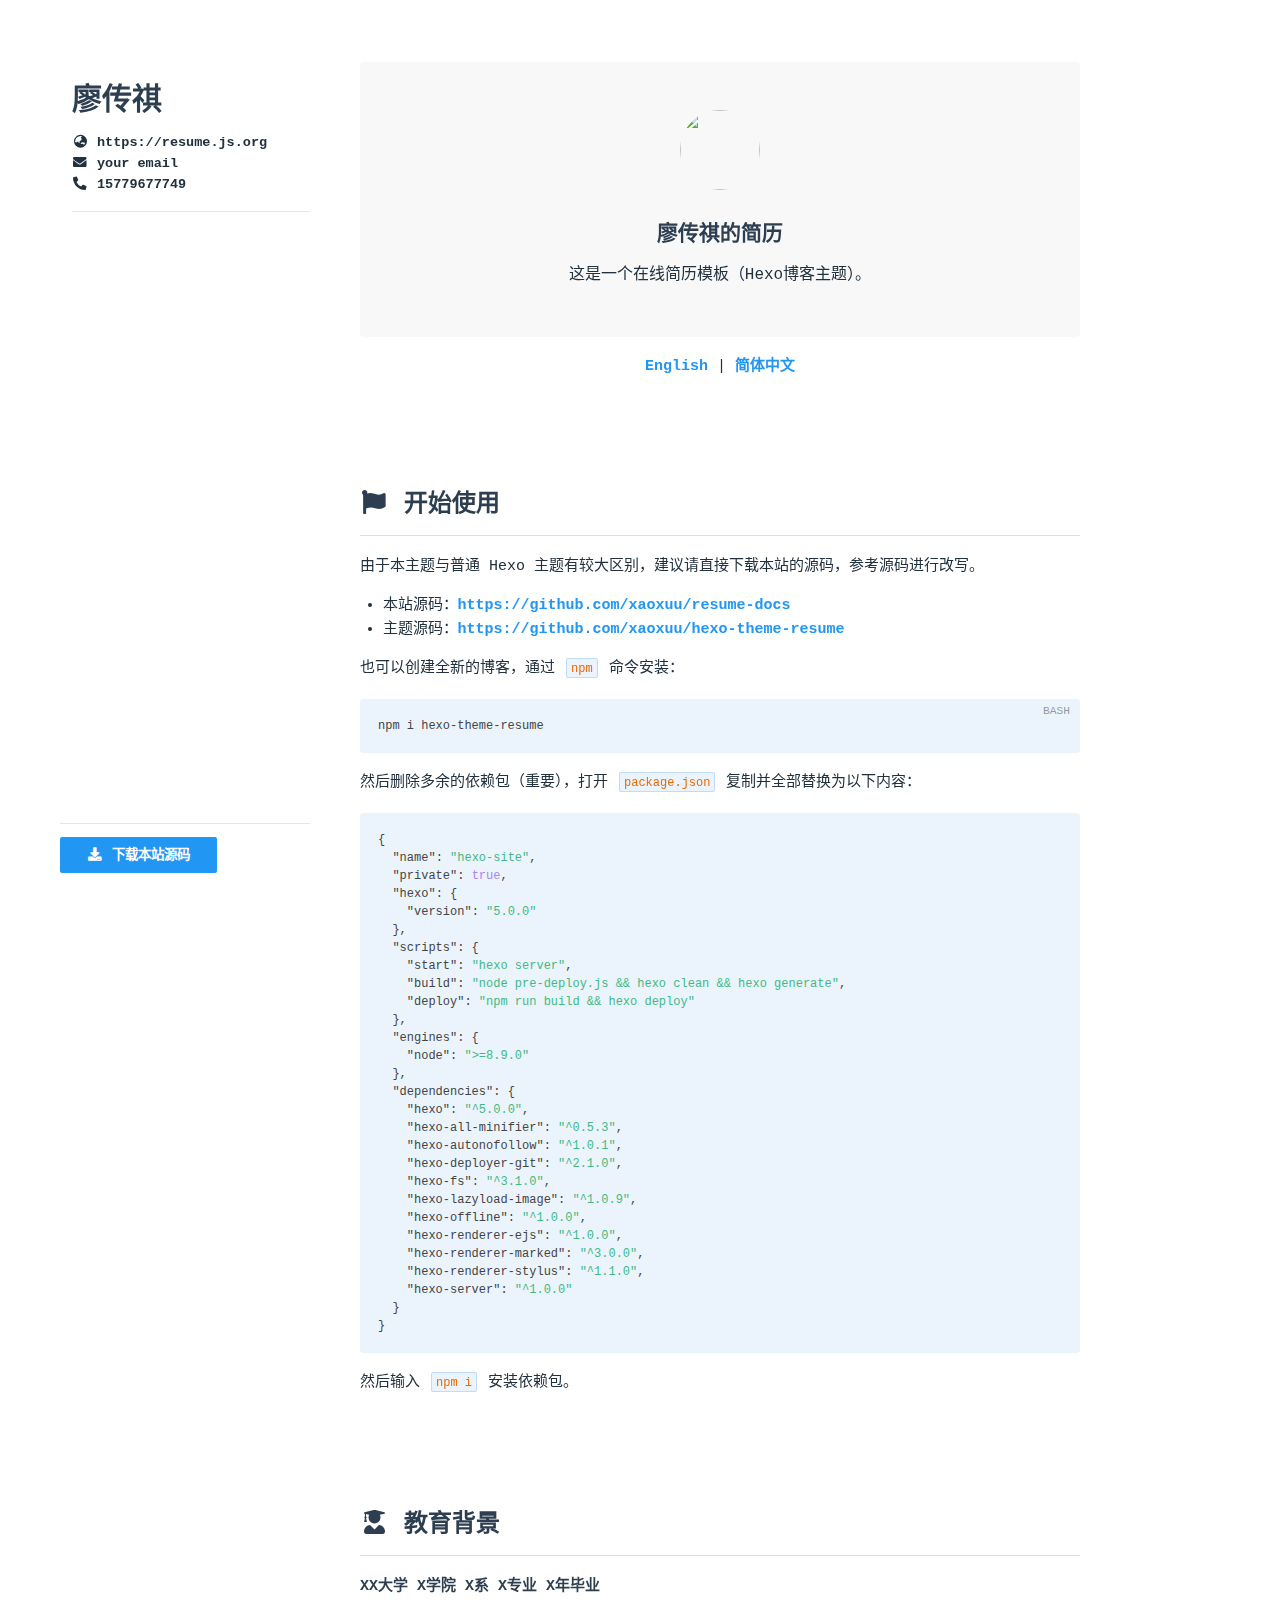
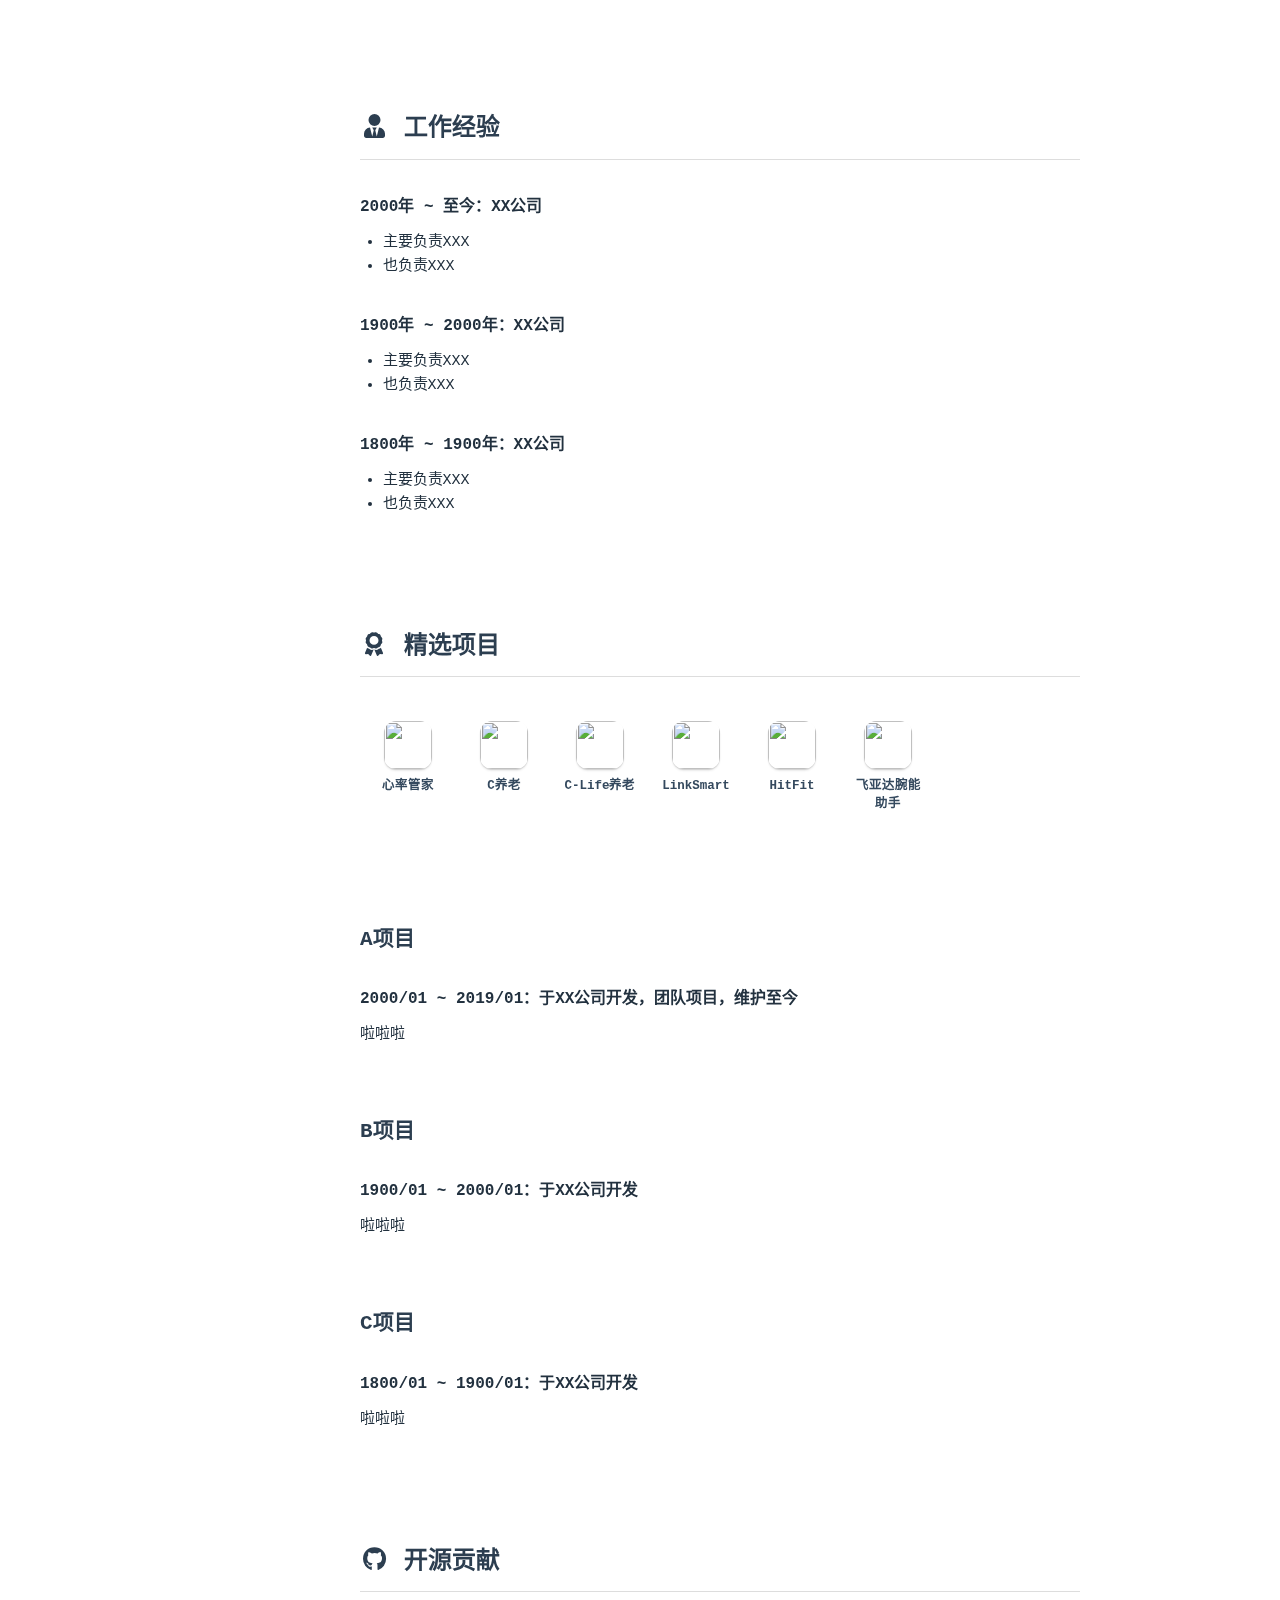
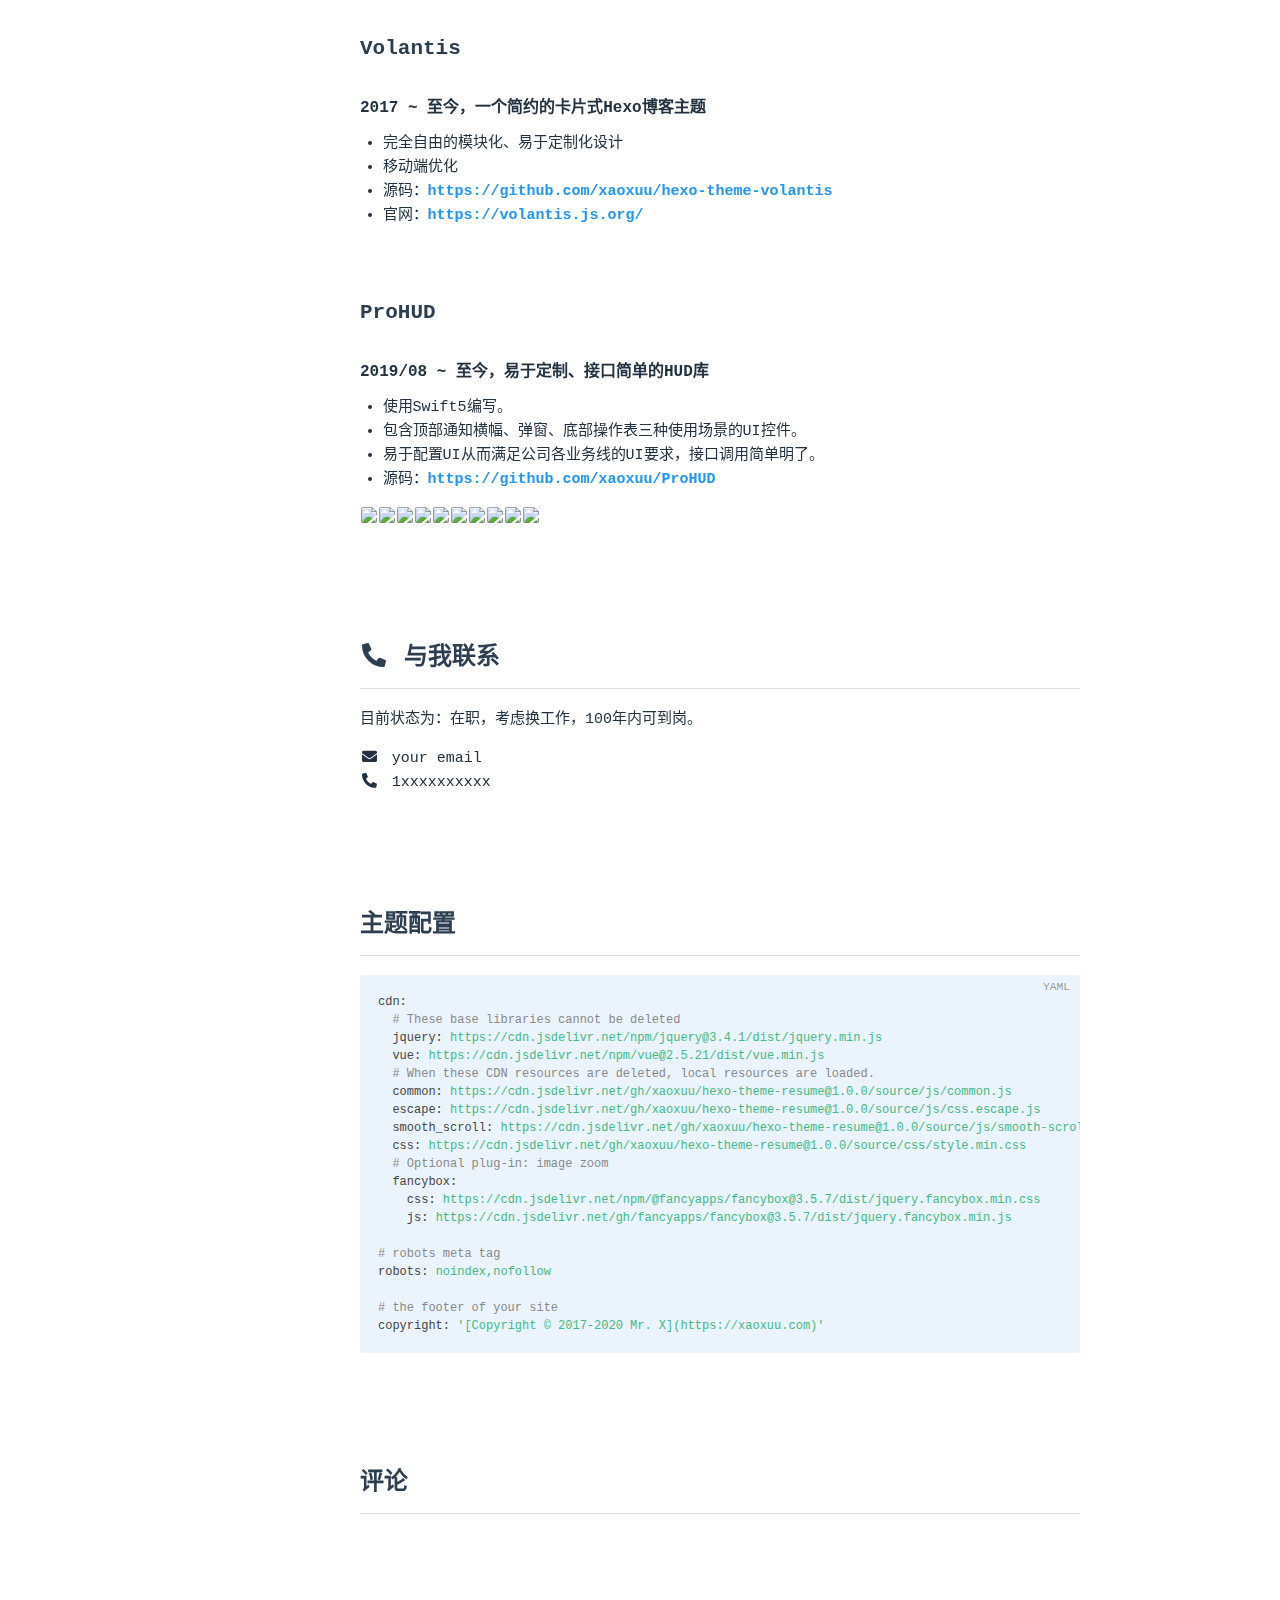
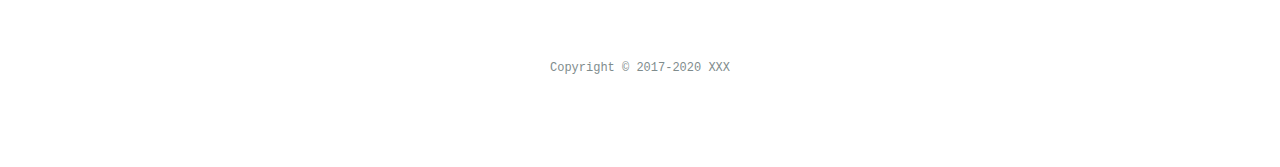
==== commit 79869ac1: "update pages" ====
--- a/zh-cn/index.html
+++ b/zh-cn/index.html
@@ -1 +1 @@
-<!DOCTYPE html><html lang="zh-CN"><head><meta charset="utf-8"><meta name="robots" content="index,follow"><meta name="renderer" content="webkit"><meta name="force-rendering" content="webkit"><meta http-equiv="X-UA-Compatible" content="IE=Edge,chrome=1"><meta name="HandheldFriendly" content="True"><meta name="apple-mobile-web-app-capable" content="yes"><meta name="viewport" content="width=device-width,initial-scale=1,maximum-scale=1,user-scalable=no"><title>Jon Snow's Resume</title><meta name="keywords" content="简历主题,Hexo主题,简历模板"><meta name="description" content="这是一个在线简历模板（Hexo博客主题）。"><meta name="theme-color" content="#FFFFFF"><meta name="msapplication-TileColor" content="#1BC3FB"><meta name="msapplication-config" content="https://cdn.jsdelivr.net/gh/xaoxuu/cdn-assets/favicon/browserconfig.xml"><link rel="shortcut icon" type="image/x-icon" href="https://cdn.jsdelivr.net/gh/xaoxuu/cdn-assets/favicon/favicon.ico"><link rel="icon" type="image/x-icon" sizes="32x32" href="https://cdn.jsdelivr.net/gh/xaoxuu/cdn-assets/favicon/favicon-32x32.png"><link rel="apple-touch-icon" type="image/png" sizes="180x180" href="https://cdn.jsdelivr.net/gh/xaoxuu/cdn-assets/favicon/apple-touch-icon.png"><link rel="mask-icon" color="#1BC3FB" href="https://cdn.jsdelivr.net/gh/xaoxuu/cdn-assets/favicon/safari-pinned-tab.svg"><link rel="manifest" href="https://cdn.jsdelivr.net/gh/xaoxuu/cdn-assets/favicon/site.webmanifest"><link rel="stylesheet" href="https://cdn.jsdelivr.net/npm/@fortawesome/fontawesome-free@5.12.1/css/all.min.css"><link rel="stylesheet" href="https://cdn.jsdelivr.net/npm/@fancyapps/fancybox@3.5/dist/jquery.fancybox.min.css"><link rel="stylesheet" href="/css/page.css"><meta name="generator" content="Hexo 5.3.0"></head><body class="docs"><div id="mobile-bar"><a class="menu-button fas fa-bars"></a><h2 class="nav-title">Jon Snow's Resume</h2><a class="menu-button right fas fa-download" target="_blank" rel="external nofollow noopener noreferrer" href="https://github.com/xaoxuu/resume-docs"></a></div><script src="https://cdn.jsdelivr.net/npm/vue@2.6/dist/vue.min.js"></script><script>Vue.config.productionTip=!1,window.PAGE_TYPE="resume"</script><div id="main" class="fix-sidebar"><div class="sidebar"><div class="sidebar-inner"><header class="header"><h2>Jon Snow</h2><div class="meta"><p><a href="https://resume.js.org/zh-cn/"><i class="fas fa-globe-asia fa-fw"></i>&nbsp;https://resume.js.org</a></p><p><a><i class="fas fa-envelope fa-fw"></i>&nbsp;your email</a></p><p><a href="tel:10086" rel="external nofollow noopener noreferrer" target="_blank"><i class="fas fa-phone-alt fa-fw"></i>&nbsp;1xxxxxxxxxx</a></p></div><hr><br></header><div class="list"><ul class="menu-root"><li><a href="/index.html" class="sidebar-link current"></a></li><li><a href="/zh-cn/index.html" class="sidebar-link current"></a></li></ul></div><div class="footer"><a class="button" target="_blank" rel="external nofollow noopener noreferrer" href="https://github.com/xaoxuu/resume-docs"><i class="fas fa-download fa-fw"></i> 下载本站源码</a></div></div></div><div class="content with-sidebar"><div class="resume-header"><div class="avatar"><img no-lazy class="avatar" src="https://cdn.jsdelivr.net/gh/xaoxuu/cdn-assets/avatar/avatar.png"></div><h1 class="resume-title">Jon Snow's Resume</h1><p class="description">这是一个在线简历模板（Hexo博客主题）。</p></div><center><a href="/">English</a> | <a href="/zh-cn/">简体中文</a></center><h2 id="开始使用"><a href="#开始使用" class="headerlink" title=" 开始使用"></a><i class="fas fa-flag"></i> 开始使用</h2><p>由于本主题与普通 Hexo 主题有较大区别，建议请直接下载本站的源码，参考源码进行改写。</p><ul><li>本站源码：<a target="_blank" rel="external nofollow noopener noreferrer" href="https://github.com/xaoxuu/resume-docs">https://github.com/xaoxuu/resume-docs</a></li><li>主题源码：<a target="_blank" rel="external nofollow noopener noreferrer" href="https://github.com/xaoxuu/hexo-theme-resume">https://github.com/xaoxuu/hexo-theme-resume</a></li></ul><p>也可以创建全新的博客，通过 <code>npm</code> 命令安装：</p><figure class="highlight bash"><table><tr><td class="code"><pre><span class="line">npm i hexo-theme-resume</span><br></pre></td></tr></table></figure><p>然后删除多余的依赖包（重要），打开 <code>package.json</code> 复制并全部替换为以下内容：</p><figure class="highlight json"><table><tr><td class="code"><pre><span class="line">&#123;</span><br><span class="line">  <span class="attr">&quot;name&quot;</span>: <span class="string">&quot;hexo-site&quot;</span>,</span><br><span class="line">  <span class="attr">&quot;private&quot;</span>: <span class="literal">true</span>,</span><br><span class="line">  <span class="attr">&quot;hexo&quot;</span>: &#123;</span><br><span class="line">    <span class="attr">&quot;version&quot;</span>: <span class="string">&quot;5.0.0&quot;</span></span><br><span class="line">  &#125;,</span><br><span class="line">  <span class="attr">&quot;scripts&quot;</span>: &#123;</span><br><span class="line">    <span class="attr">&quot;start&quot;</span>: <span class="string">&quot;hexo server&quot;</span>,</span><br><span class="line">    <span class="attr">&quot;build&quot;</span>: <span class="string">&quot;node pre-deploy.js &amp;&amp; hexo clean &amp;&amp; hexo generate&quot;</span>,</span><br><span class="line">    <span class="attr">&quot;deploy&quot;</span>: <span class="string">&quot;npm run build &amp;&amp; hexo deploy&quot;</span></span><br><span class="line">  &#125;,</span><br><span class="line">  <span class="attr">&quot;engines&quot;</span>: &#123;</span><br><span class="line">    <span class="attr">&quot;node&quot;</span>: <span class="string">&quot;&gt;=8.9.0&quot;</span></span><br><span class="line">  &#125;,</span><br><span class="line">  <span class="attr">&quot;dependencies&quot;</span>: &#123;</span><br><span class="line">    <span class="attr">&quot;hexo&quot;</span>: <span class="string">&quot;^5.0.0&quot;</span>,</span><br><span class="line">    <span class="attr">&quot;hexo-all-minifier&quot;</span>: <span class="string">&quot;^0.5.3&quot;</span>,</span><br><span class="line">    <span class="attr">&quot;hexo-autonofollow&quot;</span>: <span class="string">&quot;^1.0.1&quot;</span>,</span><br><span class="line">    <span class="attr">&quot;hexo-deployer-git&quot;</span>: <span class="string">&quot;^2.1.0&quot;</span>,</span><br><span class="line">    <span class="attr">&quot;hexo-fs&quot;</span>: <span class="string">&quot;^3.1.0&quot;</span>,</span><br><span class="line">    <span class="attr">&quot;hexo-lazyload-image&quot;</span>: <span class="string">&quot;^1.0.9&quot;</span>,</span><br><span class="line">    <span class="attr">&quot;hexo-offline&quot;</span>: <span class="string">&quot;^1.0.0&quot;</span>,</span><br><span class="line">    <span class="attr">&quot;hexo-renderer-ejs&quot;</span>: <span class="string">&quot;^1.0.0&quot;</span>,</span><br><span class="line">    <span class="attr">&quot;hexo-renderer-marked&quot;</span>: <span class="string">&quot;^3.0.0&quot;</span>,</span><br><span class="line">    <span class="attr">&quot;hexo-renderer-stylus&quot;</span>: <span class="string">&quot;^1.1.0&quot;</span>,</span><br><span class="line">    <span class="attr">&quot;hexo-server&quot;</span>: <span class="string">&quot;^1.0.0&quot;</span></span><br><span class="line">  &#125;</span><br><span class="line">&#125;</span><br></pre></td></tr></table></figure><p>然后输入 <code>npm i</code> 安装依赖包。</p><h2 id="教育背景"><a href="#教育背景" class="headerlink" title=" 教育背景"></a><i class="fas fa-user-graduate"></i> 教育背景</h2><p><strong>XX大学 X学院 X系 X专业 X年毕业</strong></p><h2 id="工作经验"><a href="#工作经验" class="headerlink" title=" 工作经验"></a><i class="fas fa-user-tie"></i> 工作经验</h2><h4 id="2000年-至今：XX公司"><a href="#2000年-至今：XX公司" class="headerlink" title="2000年 ~ 至今：XX公司"></a>2000年 ~ 至今：XX公司</h4><ul><li>主要负责XXX</li><li>也负责XXX</li></ul><h4 id="1900年-2000年：XX公司"><a href="#1900年-2000年：XX公司" class="headerlink" title="1900年 ~ 2000年：XX公司"></a>1900年 ~ 2000年：XX公司</h4><ul><li>主要负责XXX</li><li>也负责XXX</li></ul><h4 id="1800年-1900年：XX公司"><a href="#1800年-1900年：XX公司" class="headerlink" title="1800年 ~ 1900年：XX公司"></a>1800年 ~ 1900年：XX公司</h4><ul><li>主要负责XXX</li><li>也负责XXX</li></ul><h2 id="精选项目"><a href="#精选项目" class="headerlink" title=" 精选项目"></a><i class="fas fa-award"></i> 精选项目</h2><btns rounded><a target="_blank" rel="external nofollow noopener noreferrer" href="https://apps.apple.com/cn/app/heart-mate-pro-hrm-utility/id1463348922?ls=1"><img src="https://cdn.jsdelivr.net/gh/xaoxuu/cdn-assets/proj/heartmate/icon.png"> 心率管家 </a><a target="_blank" rel="external nofollow noopener noreferrer" href="https://apps.apple.com/cn/app/c%E5%85%BB%E8%80%81/id1458315594"><img src="https://cdn.jsdelivr.net/gh/xaoxuu/cdn-assets/proj/het-cyanglao/icon.png"> C养老 </a><a target="_blank" rel="external nofollow noopener noreferrer" href="https://apps.apple.com/cn/app/c-life%E5%85%BB%E8%80%81/id1393937890"><img src="https://cdn.jsdelivr.net/gh/xaoxuu/cdn-assets/proj/het-clife/icon.png"> C-Life养老 </a><a target="_blank" rel="external nofollow noopener noreferrer" href="https://apps.apple.com/cn/app/linksmart/id1109303355"><img src="https://cdn.jsdelivr.net/gh/xaoxuu/cdn-assets/proj/ht-linksmart/icon.png"> LinkSmart </a><a target="_blank" rel="external nofollow noopener noreferrer" href="https://apps.apple.com/cn/app/hitfit/id1207738581"><img src="https://cdn.jsdelivr.net/gh/xaoxuu/cdn-assets/proj/ht-hitfit/icon.png"> HitFit </a><a target="_blank" rel="external nofollow noopener noreferrer" href="https://apps.apple.com/cn/app/%E8%85%95%E8%83%BD%E5%8A%A9%E6%89%8B/id1138242219"><img src="https://cdn.jsdelivr.net/gh/xaoxuu/cdn-assets/proj/ht-fiyta/icon.png"> 飞亚达腕能助手</a></btns><br><h3 id="A项目"><a href="#A项目" class="headerlink" title="A项目"></a>A项目</h3><h4 id="2000-01-2019-01：于XX公司开发，团队项目，维护至今"><a href="#2000-01-2019-01：于XX公司开发，团队项目，维护至今" class="headerlink" title="2000/01 ~ 2019/01：于XX公司开发，团队项目，维护至今"></a>2000/01 ~ 2019/01：于XX公司开发，团队项目，维护至今</h4><p>啦啦啦</p><h3 id="B项目"><a href="#B项目" class="headerlink" title="B项目"></a>B项目</h3><h4 id="1900-01-2000-01：于XX公司开发"><a href="#1900-01-2000-01：于XX公司开发" class="headerlink" title="1900/01 ~ 2000/01：于XX公司开发"></a>1900/01 ~ 2000/01：于XX公司开发</h4><p>啦啦啦</p><h3 id="C项目"><a href="#C项目" class="headerlink" title="C项目"></a>C项目</h3><h4 id="1800-01-1900-01：于XX公司开发"><a href="#1800-01-1900-01：于XX公司开发" class="headerlink" title="1800/01 ~ 1900/01：于XX公司开发"></a>1800/01 ~ 1900/01：于XX公司开发</h4><p>啦啦啦</p><h2 id="开源贡献"><a href="#开源贡献" class="headerlink" title=" 开源贡献"></a><i class="fab fa-github"></i> 开源贡献</h2><h3 id="Volantis"><a href="#Volantis" class="headerlink" title="Volantis"></a>Volantis</h3><h4 id="2017-至今，一个简约的卡片式Hexo博客主题"><a href="#2017-至今，一个简约的卡片式Hexo博客主题" class="headerlink" title="2017 ~ 至今，一个简约的卡片式Hexo博客主题"></a>2017 ~ 至今，一个简约的卡片式Hexo博客主题</h4><ul><li>完全自由的模块化、易于定制化设计</li><li>移动端优化</li><li>源码：<a target="_blank" rel="external nofollow noopener noreferrer" href="https://github.com/xaoxuu/hexo-theme-volantis">https://github.com/xaoxuu/hexo-theme-volantis</a></li><li>官网：<a target="_blank" rel="external nofollow noopener noreferrer" href="https://volantis.js.org/">https://volantis.js.org/</a></li></ul><h3 id="ProHUD"><a href="#ProHUD" class="headerlink" title="ProHUD"></a>ProHUD</h3><h4 id="2019-08-至今，易于定制、接口简单的HUD库"><a href="#2019-08-至今，易于定制、接口简单的HUD库" class="headerlink" title="2019/08 ~ 至今，易于定制、接口简单的HUD库"></a>2019/08 ~ 至今，易于定制、接口简单的HUD库</h4><ul><li>使用Swift5编写。</li><li>包含顶部通知横幅、弹窗、底部操作表三种使用场景的UI控件。</li><li>易于配置UI从而满足公司各业务线的UI要求，接口调用简单明了。</li><li>源码：<a target="_blank" rel="external nofollow noopener noreferrer" href="https://github.com/xaoxuu/ProHUD">https://github.com/xaoxuu/ProHUD</a></li></ul><fancybox><img src="https://cdn.jsdelivr.net/gh/xaoxuu/cdn-assets/proj/prohud/screenshot01.png"> <img src="https://cdn.jsdelivr.net/gh/xaoxuu/cdn-assets/proj/prohud/screenshot02.png"> <img src="https://cdn.jsdelivr.net/gh/xaoxuu/cdn-assets/proj/prohud/screenshot03.png"> <img src="https://cdn.jsdelivr.net/gh/xaoxuu/cdn-assets/proj/prohud/screenshot04.png"> <img src="https://cdn.jsdelivr.net/gh/xaoxuu/cdn-assets/proj/prohud/screenshot05.png"> <img src="https://cdn.jsdelivr.net/gh/xaoxuu/cdn-assets/proj/prohud/screenshot06.png"> <img src="https://cdn.jsdelivr.net/gh/xaoxuu/cdn-assets/proj/prohud/screenshot07.png"> <img src="https://cdn.jsdelivr.net/gh/xaoxuu/cdn-assets/proj/prohud/screenshot08.png"> <img src="https://cdn.jsdelivr.net/gh/xaoxuu/cdn-assets/proj/prohud/screenshot09.png"> <img src="https://cdn.jsdelivr.net/gh/xaoxuu/cdn-assets/proj/prohud/screenshot10.png"></fancybox><h2 id="与我联系"><a href="#与我联系" class="headerlink" title=" 与我联系"></a><i class="fas fa-phone-alt"></i> 与我联系</h2><p>目前状态为：在职，考虑换工作，100年内可到岗。</p><p><i class="fas fa-envelope fa-fw"></i> your email<br><i class="fas fa-phone-alt fa-fw"></i> 1xxxxxxxxxx</p><h2 id="主题配置"><a href="#主题配置" class="headerlink" title="主题配置"></a>主题配置</h2><figure class="highlight yaml"><table><tr><td class="code"><pre><span class="line"><span class="attr">cdn:</span></span><br><span class="line">  <span class="comment"># These base libraries cannot be deleted</span></span><br><span class="line">  <span class="attr">jquery:</span> <span class="string">https://cdn.jsdelivr.net/npm/jquery@3.4.1/dist/jquery.min.js</span></span><br><span class="line">  <span class="attr">vue:</span> <span class="string">https://cdn.jsdelivr.net/npm/vue@2.5.21/dist/vue.min.js</span></span><br><span class="line">  <span class="comment"># When these CDN resources are deleted, local resources are loaded.</span></span><br><span class="line">  <span class="attr">common:</span> <span class="string">https://cdn.jsdelivr.net/gh/xaoxuu/hexo-theme-resume@1.0.0/source/js/common.js</span></span><br><span class="line">  <span class="attr">escape:</span> <span class="string">https://cdn.jsdelivr.net/gh/xaoxuu/hexo-theme-resume@1.0.0/source/js/css.escape.js</span></span><br><span class="line">  <span class="attr">smooth_scroll:</span> <span class="string">https://cdn.jsdelivr.net/gh/xaoxuu/hexo-theme-resume@1.0.0/source/js/smooth-scroll.min.js</span></span><br><span class="line">  <span class="attr">css:</span> <span class="string">https://cdn.jsdelivr.net/gh/xaoxuu/hexo-theme-resume@1.0.0/source/css/style.min.css</span></span><br><span class="line">  <span class="comment"># Optional plug-in: image zoom</span></span><br><span class="line">  <span class="attr">fancybox:</span></span><br><span class="line">    <span class="attr">css:</span> <span class="string">https://cdn.jsdelivr.net/npm/@fancyapps/fancybox@3.5.7/dist/jquery.fancybox.min.css</span></span><br><span class="line">    <span class="attr">js:</span> <span class="string">https://cdn.jsdelivr.net/gh/fancyapps/fancybox@3.5.7/dist/jquery.fancybox.min.js</span></span><br><span class="line"></span><br><span class="line"><span class="comment"># robots meta tag</span></span><br><span class="line"><span class="attr">robots:</span> <span class="string">noindex,nofollow</span></span><br><span class="line"></span><br><span class="line"><span class="comment"># the footer of your site</span></span><br><span class="line"><span class="attr">copyright:</span> <span class="string">&#x27;[Copyright © 2017-2020 Mr. X](https://xaoxuu.com)&#x27;</span></span><br></pre></td></tr></table></figure><h2 id="评论"><a href="#评论" class="headerlink" title="评论"></a>评论</h2><script src="https://utteranc.es/client.js" repo="xaoxuu/hexo-theme-resume" issue-number="18" theme="github-light" crossorigin="anonymous" async></script></div></div><script src="https://cdn.jsdelivr.net/gh/xaoxuu/hexo-theme-resume@1.0.0/source/js/smooth-scroll.min.js"></script><footer id="footer"><p></p><p><a href="/">Copyright © 2017-2020 XXX</a></p><p></p></footer><script src="https://cdn.jsdelivr.net/npm/jquery@3.5/dist/jquery.min.js"></script><script src="https://cdn.jsdelivr.net/gh/xaoxuu/hexo-theme-resume@1.0.0/source/js/common.js"></script><script src="https://cdn.jsdelivr.net/gh/xaoxuu/hexo-theme-resume@1.0.0/source/js/css.escape.js"></script><script src="https://cdn.jsdelivr.net/gh/fancyapps/fancybox@3.5/dist/jquery.fancybox.min.js"></script><script>let LAZY_LOAD_IMAGE="[object Object]";$("body").find("fancybox").find("img").each(function(){var t=document.createElement("a");$(t).attr("data-fancybox","gallery"),$(t).attr("href",$(this).attr("src")),LAZY_LOAD_IMAGE&&$(t).attr("href",$(this).attr("data-original")),$(this).wrap(t)})</script></body></html>+<!DOCTYPE html><html lang="zh-CN"><head><meta charset="utf-8"><meta name="robots" content="index,follow"><meta name="renderer" content="webkit"><meta name="force-rendering" content="webkit"><meta http-equiv="X-UA-Compatible" content="IE=Edge,chrome=1"><meta name="HandheldFriendly" content="True"><meta name="apple-mobile-web-app-capable" content="yes"><meta name="viewport" content="width=device-width,initial-scale=1,maximum-scale=1,user-scalable=no"><title>廖传祺的简历</title><meta name="keywords" content="简历主题,Hexo主题,简历模板"><meta name="description" content="这是一个在线简历模板（Hexo博客主题）。"><meta name="theme-color" content="#FFFFFF"><meta name="msapplication-TileColor" content="#1BC3FB"><meta name="msapplication-config" content="https://cdn.jsdelivr.net/gh/xaoxuu/cdn-assets/favicon/browserconfig.xml"><link rel="shortcut icon" type="image/x-icon" href="https://cdn.jsdelivr.net/gh/xaoxuu/cdn-assets/favicon/favicon.ico"><link rel="icon" type="image/x-icon" sizes="32x32" href="https://cdn.jsdelivr.net/gh/xaoxuu/cdn-assets/favicon/favicon-32x32.png"><link rel="apple-touch-icon" type="image/png" sizes="180x180" href="https://cdn.jsdelivr.net/gh/xaoxuu/cdn-assets/favicon/apple-touch-icon.png"><link rel="mask-icon" color="#1BC3FB" href="https://cdn.jsdelivr.net/gh/xaoxuu/cdn-assets/favicon/safari-pinned-tab.svg"><link rel="manifest" href="https://cdn.jsdelivr.net/gh/xaoxuu/cdn-assets/favicon/site.webmanifest"><link rel="stylesheet" href="https://cdn.jsdelivr.net/npm/@fortawesome/fontawesome-free@5.12.1/css/all.min.css"><link rel="stylesheet" href="https://cdn.jsdelivr.net/npm/@fancyapps/fancybox@3.5/dist/jquery.fancybox.min.css"><link rel="stylesheet" href="/css/page.css"><meta name="generator" content="Hexo 5.3.0"></head><body class="docs"><div id="mobile-bar"><a class="menu-button fas fa-bars"></a><h2 class="nav-title">廖传祺的简历</h2><a class="menu-button right fas fa-download" target="_blank" rel="external nofollow noopener noreferrer" href="https://github.com/xaoxuu/resume-docs"></a></div><script src="https://cdn.jsdelivr.net/npm/vue@2.6/dist/vue.min.js"></script><script>Vue.config.productionTip=!1,window.PAGE_TYPE="resume"</script><div id="main" class="fix-sidebar"><div class="sidebar"><div class="sidebar-inner"><header class="header"><h2>廖传祺</h2><div class="meta"><p><a href="https://resume.js.org/zh-cn/"><i class="fas fa-globe-asia fa-fw"></i>&nbsp;https://resume.js.org</a></p><p><a><i class="fas fa-envelope fa-fw"></i>&nbsp;your email</a></p><p><a href="tel:10086" rel="external nofollow noopener noreferrer" target="_blank"><i class="fas fa-phone-alt fa-fw"></i>&nbsp;15779677749</a></p></div><hr><br></header><div class="list"><ul class="menu-root"><li><a href="/index.html" class="sidebar-link current"></a></li><li><a href="/zh-cn/index.html" class="sidebar-link current"></a></li></ul></div><div class="footer"><a class="button" target="_blank" rel="external nofollow noopener noreferrer" href="https://github.com/xaoxuu/resume-docs"><i class="fas fa-download fa-fw"></i> 下载本站源码</a></div></div></div><div class="content with-sidebar"><div class="resume-header"><div class="avatar"><img no-lazy class="avatar" src="https://cdn.jsdelivr.net/gh/xaoxuu/cdn-assets/avatar/avatar.png"></div><h1 class="resume-title">廖传祺的简历</h1><p class="description">这是一个在线简历模板（Hexo博客主题）。</p></div><center><a href="/">English</a> | <a href="/zh-cn/">简体中文</a></center><h2 id="开始使用"><a href="#开始使用" class="headerlink" title=" 开始使用"></a><i class="fas fa-flag"></i> 开始使用</h2><p>由于本主题与普通 Hexo 主题有较大区别，建议请直接下载本站的源码，参考源码进行改写。</p><ul><li>本站源码：<a target="_blank" rel="external nofollow noopener noreferrer" href="https://github.com/xaoxuu/resume-docs">https://github.com/xaoxuu/resume-docs</a></li><li>主题源码：<a target="_blank" rel="external nofollow noopener noreferrer" href="https://github.com/xaoxuu/hexo-theme-resume">https://github.com/xaoxuu/hexo-theme-resume</a></li></ul><p>也可以创建全新的博客，通过 <code>npm</code> 命令安装：</p><figure class="highlight bash"><table><tr><td class="code"><pre><span class="line">npm i hexo-theme-resume</span><br></pre></td></tr></table></figure><p>然后删除多余的依赖包（重要），打开 <code>package.json</code> 复制并全部替换为以下内容：</p><figure class="highlight json"><table><tr><td class="code"><pre><span class="line">&#123;</span><br><span class="line">  <span class="attr">&quot;name&quot;</span>: <span class="string">&quot;hexo-site&quot;</span>,</span><br><span class="line">  <span class="attr">&quot;private&quot;</span>: <span class="literal">true</span>,</span><br><span class="line">  <span class="attr">&quot;hexo&quot;</span>: &#123;</span><br><span class="line">    <span class="attr">&quot;version&quot;</span>: <span class="string">&quot;5.0.0&quot;</span></span><br><span class="line">  &#125;,</span><br><span class="line">  <span class="attr">&quot;scripts&quot;</span>: &#123;</span><br><span class="line">    <span class="attr">&quot;start&quot;</span>: <span class="string">&quot;hexo server&quot;</span>,</span><br><span class="line">    <span class="attr">&quot;build&quot;</span>: <span class="string">&quot;node pre-deploy.js &amp;&amp; hexo clean &amp;&amp; hexo generate&quot;</span>,</span><br><span class="line">    <span class="attr">&quot;deploy&quot;</span>: <span class="string">&quot;npm run build &amp;&amp; hexo deploy&quot;</span></span><br><span class="line">  &#125;,</span><br><span class="line">  <span class="attr">&quot;engines&quot;</span>: &#123;</span><br><span class="line">    <span class="attr">&quot;node&quot;</span>: <span class="string">&quot;&gt;=8.9.0&quot;</span></span><br><span class="line">  &#125;,</span><br><span class="line">  <span class="attr">&quot;dependencies&quot;</span>: &#123;</span><br><span class="line">    <span class="attr">&quot;hexo&quot;</span>: <span class="string">&quot;^5.0.0&quot;</span>,</span><br><span class="line">    <span class="attr">&quot;hexo-all-minifier&quot;</span>: <span class="string">&quot;^0.5.3&quot;</span>,</span><br><span class="line">    <span class="attr">&quot;hexo-autonofollow&quot;</span>: <span class="string">&quot;^1.0.1&quot;</span>,</span><br><span class="line">    <span class="attr">&quot;hexo-deployer-git&quot;</span>: <span class="string">&quot;^2.1.0&quot;</span>,</span><br><span class="line">    <span class="attr">&quot;hexo-fs&quot;</span>: <span class="string">&quot;^3.1.0&quot;</span>,</span><br><span class="line">    <span class="attr">&quot;hexo-lazyload-image&quot;</span>: <span class="string">&quot;^1.0.9&quot;</span>,</span><br><span class="line">    <span class="attr">&quot;hexo-offline&quot;</span>: <span class="string">&quot;^1.0.0&quot;</span>,</span><br><span class="line">    <span class="attr">&quot;hexo-renderer-ejs&quot;</span>: <span class="string">&quot;^1.0.0&quot;</span>,</span><br><span class="line">    <span class="attr">&quot;hexo-renderer-marked&quot;</span>: <span class="string">&quot;^3.0.0&quot;</span>,</span><br><span class="line">    <span class="attr">&quot;hexo-renderer-stylus&quot;</span>: <span class="string">&quot;^1.1.0&quot;</span>,</span><br><span class="line">    <span class="attr">&quot;hexo-server&quot;</span>: <span class="string">&quot;^1.0.0&quot;</span></span><br><span class="line">  &#125;</span><br><span class="line">&#125;</span><br></pre></td></tr></table></figure><p>然后输入 <code>npm i</code> 安装依赖包。</p><h2 id="教育背景"><a href="#教育背景" class="headerlink" title=" 教育背景"></a><i class="fas fa-user-graduate"></i> 教育背景</h2><p><strong>XX大学 X学院 X系 X专业 X年毕业</strong></p><h2 id="工作经验"><a href="#工作经验" class="headerlink" title=" 工作经验"></a><i class="fas fa-user-tie"></i> 工作经验</h2><h4 id="2000年-至今：XX公司"><a href="#2000年-至今：XX公司" class="headerlink" title="2000年 ~ 至今：XX公司"></a>2000年 ~ 至今：XX公司</h4><ul><li>主要负责XXX</li><li>也负责XXX</li></ul><h4 id="1900年-2000年：XX公司"><a href="#1900年-2000年：XX公司" class="headerlink" title="1900年 ~ 2000年：XX公司"></a>1900年 ~ 2000年：XX公司</h4><ul><li>主要负责XXX</li><li>也负责XXX</li></ul><h4 id="1800年-1900年：XX公司"><a href="#1800年-1900年：XX公司" class="headerlink" title="1800年 ~ 1900年：XX公司"></a>1800年 ~ 1900年：XX公司</h4><ul><li>主要负责XXX</li><li>也负责XXX</li></ul><h2 id="精选项目"><a href="#精选项目" class="headerlink" title=" 精选项目"></a><i class="fas fa-award"></i> 精选项目</h2><btns rounded><a target="_blank" rel="external nofollow noopener noreferrer" href="https://apps.apple.com/cn/app/heart-mate-pro-hrm-utility/id1463348922?ls=1"><img src="https://cdn.jsdelivr.net/gh/xaoxuu/cdn-assets/proj/heartmate/icon.png"> 心率管家 </a><a target="_blank" rel="external nofollow noopener noreferrer" href="https://apps.apple.com/cn/app/c%E5%85%BB%E8%80%81/id1458315594"><img src="https://cdn.jsdelivr.net/gh/xaoxuu/cdn-assets/proj/het-cyanglao/icon.png"> C养老 </a><a target="_blank" rel="external nofollow noopener noreferrer" href="https://apps.apple.com/cn/app/c-life%E5%85%BB%E8%80%81/id1393937890"><img src="https://cdn.jsdelivr.net/gh/xaoxuu/cdn-assets/proj/het-clife/icon.png"> C-Life养老 </a><a target="_blank" rel="external nofollow noopener noreferrer" href="https://apps.apple.com/cn/app/linksmart/id1109303355"><img src="https://cdn.jsdelivr.net/gh/xaoxuu/cdn-assets/proj/ht-linksmart/icon.png"> LinkSmart </a><a target="_blank" rel="external nofollow noopener noreferrer" href="https://apps.apple.com/cn/app/hitfit/id1207738581"><img src="https://cdn.jsdelivr.net/gh/xaoxuu/cdn-assets/proj/ht-hitfit/icon.png"> HitFit </a><a target="_blank" rel="external nofollow noopener noreferrer" href="https://apps.apple.com/cn/app/%E8%85%95%E8%83%BD%E5%8A%A9%E6%89%8B/id1138242219"><img src="https://cdn.jsdelivr.net/gh/xaoxuu/cdn-assets/proj/ht-fiyta/icon.png"> 飞亚达腕能助手</a></btns><br><h3 id="A项目"><a href="#A项目" class="headerlink" title="A项目"></a>A项目</h3><h4 id="2000-01-2019-01：于XX公司开发，团队项目，维护至今"><a href="#2000-01-2019-01：于XX公司开发，团队项目，维护至今" class="headerlink" title="2000/01 ~ 2019/01：于XX公司开发，团队项目，维护至今"></a>2000/01 ~ 2019/01：于XX公司开发，团队项目，维护至今</h4><p>啦啦啦</p><h3 id="B项目"><a href="#B项目" class="headerlink" title="B项目"></a>B项目</h3><h4 id="1900-01-2000-01：于XX公司开发"><a href="#1900-01-2000-01：于XX公司开发" class="headerlink" title="1900/01 ~ 2000/01：于XX公司开发"></a>1900/01 ~ 2000/01：于XX公司开发</h4><p>啦啦啦</p><h3 id="C项目"><a href="#C项目" class="headerlink" title="C项目"></a>C项目</h3><h4 id="1800-01-1900-01：于XX公司开发"><a href="#1800-01-1900-01：于XX公司开发" class="headerlink" title="1800/01 ~ 1900/01：于XX公司开发"></a>1800/01 ~ 1900/01：于XX公司开发</h4><p>啦啦啦</p><h2 id="开源贡献"><a href="#开源贡献" class="headerlink" title=" 开源贡献"></a><i class="fab fa-github"></i> 开源贡献</h2><h3 id="Volantis"><a href="#Volantis" class="headerlink" title="Volantis"></a>Volantis</h3><h4 id="2017-至今，一个简约的卡片式Hexo博客主题"><a href="#2017-至今，一个简约的卡片式Hexo博客主题" class="headerlink" title="2017 ~ 至今，一个简约的卡片式Hexo博客主题"></a>2017 ~ 至今，一个简约的卡片式Hexo博客主题</h4><ul><li>完全自由的模块化、易于定制化设计</li><li>移动端优化</li><li>源码：<a target="_blank" rel="external nofollow noopener noreferrer" href="https://github.com/xaoxuu/hexo-theme-volantis">https://github.com/xaoxuu/hexo-theme-volantis</a></li><li>官网：<a target="_blank" rel="external nofollow noopener noreferrer" href="https://volantis.js.org/">https://volantis.js.org/</a></li></ul><h3 id="ProHUD"><a href="#ProHUD" class="headerlink" title="ProHUD"></a>ProHUD</h3><h4 id="2019-08-至今，易于定制、接口简单的HUD库"><a href="#2019-08-至今，易于定制、接口简单的HUD库" class="headerlink" title="2019/08 ~ 至今，易于定制、接口简单的HUD库"></a>2019/08 ~ 至今，易于定制、接口简单的HUD库</h4><ul><li>使用Swift5编写。</li><li>包含顶部通知横幅、弹窗、底部操作表三种使用场景的UI控件。</li><li>易于配置UI从而满足公司各业务线的UI要求，接口调用简单明了。</li><li>源码：<a target="_blank" rel="external nofollow noopener noreferrer" href="https://github.com/xaoxuu/ProHUD">https://github.com/xaoxuu/ProHUD</a></li></ul><fancybox><img src="https://cdn.jsdelivr.net/gh/xaoxuu/cdn-assets/proj/prohud/screenshot01.png"> <img src="https://cdn.jsdelivr.net/gh/xaoxuu/cdn-assets/proj/prohud/screenshot02.png"> <img src="https://cdn.jsdelivr.net/gh/xaoxuu/cdn-assets/proj/prohud/screenshot03.png"> <img src="https://cdn.jsdelivr.net/gh/xaoxuu/cdn-assets/proj/prohud/screenshot04.png"> <img src="https://cdn.jsdelivr.net/gh/xaoxuu/cdn-assets/proj/prohud/screenshot05.png"> <img src="https://cdn.jsdelivr.net/gh/xaoxuu/cdn-assets/proj/prohud/screenshot06.png"> <img src="https://cdn.jsdelivr.net/gh/xaoxuu/cdn-assets/proj/prohud/screenshot07.png"> <img src="https://cdn.jsdelivr.net/gh/xaoxuu/cdn-assets/proj/prohud/screenshot08.png"> <img src="https://cdn.jsdelivr.net/gh/xaoxuu/cdn-assets/proj/prohud/screenshot09.png"> <img src="https://cdn.jsdelivr.net/gh/xaoxuu/cdn-assets/proj/prohud/screenshot10.png"></fancybox><h2 id="与我联系"><a href="#与我联系" class="headerlink" title=" 与我联系"></a><i class="fas fa-phone-alt"></i> 与我联系</h2><p>目前状态为：在职，考虑换工作，100年内可到岗。</p><p><i class="fas fa-envelope fa-fw"></i> your email<br><i class="fas fa-phone-alt fa-fw"></i> 1xxxxxxxxxx</p><h2 id="主题配置"><a href="#主题配置" class="headerlink" title="主题配置"></a>主题配置</h2><figure class="highlight yaml"><table><tr><td class="code"><pre><span class="line"><span class="attr">cdn:</span></span><br><span class="line">  <span class="comment"># These base libraries cannot be deleted</span></span><br><span class="line">  <span class="attr">jquery:</span> <span class="string">https://cdn.jsdelivr.net/npm/jquery@3.4.1/dist/jquery.min.js</span></span><br><span class="line">  <span class="attr">vue:</span> <span class="string">https://cdn.jsdelivr.net/npm/vue@2.5.21/dist/vue.min.js</span></span><br><span class="line">  <span class="comment"># When these CDN resources are deleted, local resources are loaded.</span></span><br><span class="line">  <span class="attr">common:</span> <span class="string">https://cdn.jsdelivr.net/gh/xaoxuu/hexo-theme-resume@1.0.0/source/js/common.js</span></span><br><span class="line">  <span class="attr">escape:</span> <span class="string">https://cdn.jsdelivr.net/gh/xaoxuu/hexo-theme-resume@1.0.0/source/js/css.escape.js</span></span><br><span class="line">  <span class="attr">smooth_scroll:</span> <span class="string">https://cdn.jsdelivr.net/gh/xaoxuu/hexo-theme-resume@1.0.0/source/js/smooth-scroll.min.js</span></span><br><span class="line">  <span class="attr">css:</span> <span class="string">https://cdn.jsdelivr.net/gh/xaoxuu/hexo-theme-resume@1.0.0/source/css/style.min.css</span></span><br><span class="line">  <span class="comment"># Optional plug-in: image zoom</span></span><br><span class="line">  <span class="attr">fancybox:</span></span><br><span class="line">    <span class="attr">css:</span> <span class="string">https://cdn.jsdelivr.net/npm/@fancyapps/fancybox@3.5.7/dist/jquery.fancybox.min.css</span></span><br><span class="line">    <span class="attr">js:</span> <span class="string">https://cdn.jsdelivr.net/gh/fancyapps/fancybox@3.5.7/dist/jquery.fancybox.min.js</span></span><br><span class="line"></span><br><span class="line"><span class="comment"># robots meta tag</span></span><br><span class="line"><span class="attr">robots:</span> <span class="string">noindex,nofollow</span></span><br><span class="line"></span><br><span class="line"><span class="comment"># the footer of your site</span></span><br><span class="line"><span class="attr">copyright:</span> <span class="string">&#x27;[Copyright © 2017-2020 Mr. X](https://xaoxuu.com)&#x27;</span></span><br></pre></td></tr></table></figure><h2 id="评论"><a href="#评论" class="headerlink" title="评论"></a>评论</h2><script src="https://utteranc.es/client.js" repo="xaoxuu/hexo-theme-resume" issue-number="18" theme="github-light" crossorigin="anonymous" async></script></div></div><script src="https://cdn.jsdelivr.net/gh/xaoxuu/hexo-theme-resume@1.0.0/source/js/smooth-scroll.min.js"></script><footer id="footer"><p></p><p><a href="/">Copyright © 2017-2020 XXX</a></p><p></p></footer><script src="https://cdn.jsdelivr.net/npm/jquery@3.5/dist/jquery.min.js"></script><script src="https://cdn.jsdelivr.net/gh/xaoxuu/hexo-theme-resume@1.0.0/source/js/common.js"></script><script src="https://cdn.jsdelivr.net/gh/xaoxuu/hexo-theme-resume@1.0.0/source/js/css.escape.js"></script><script src="https://cdn.jsdelivr.net/gh/fancyapps/fancybox@3.5/dist/jquery.fancybox.min.js"></script><script>let LAZY_LOAD_IMAGE="[object Object]";$("body").find("fancybox").find("img").each(function(){var t=document.createElement("a");$(t).attr("data-fancybox","gallery"),$(t).attr("href",$(this).attr("src")),LAZY_LOAD_IMAGE&&$(t).attr("href",$(this).attr("data-original")),$(this).wrap(t)})</script></body></html>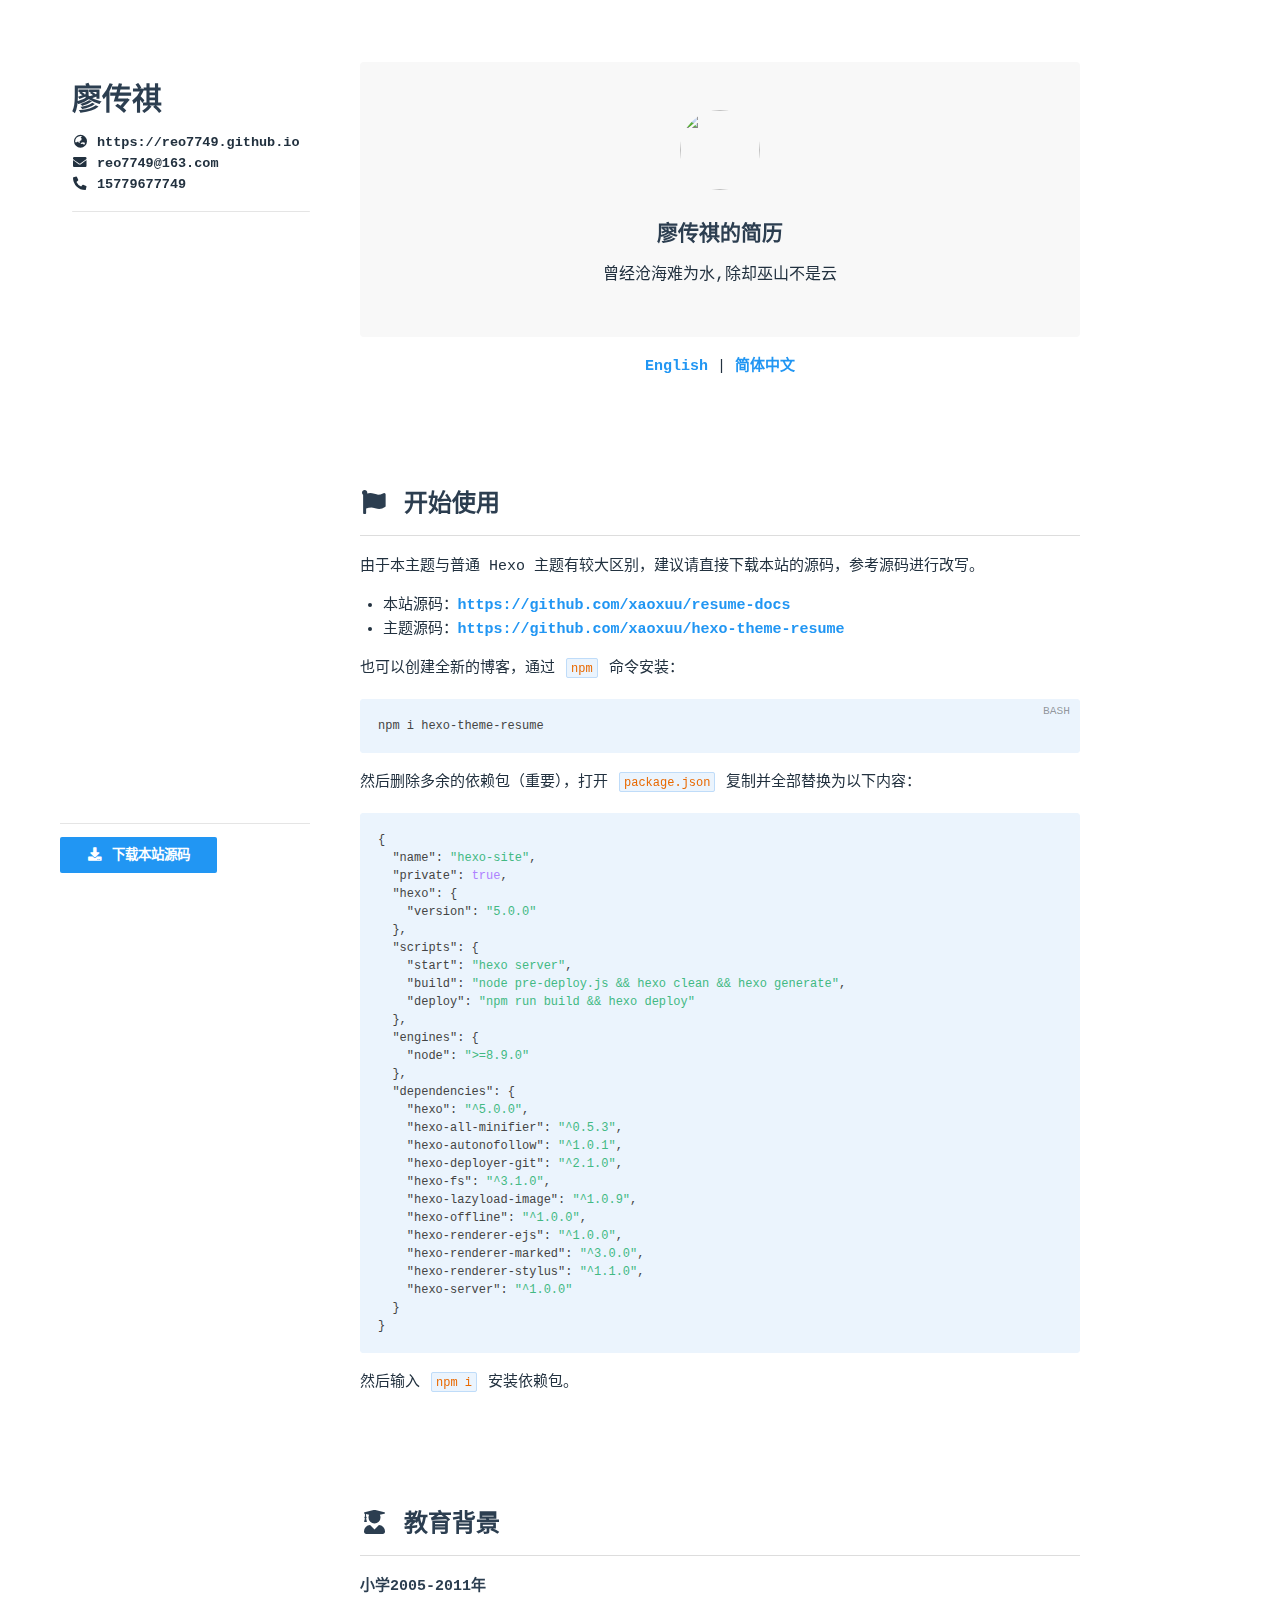
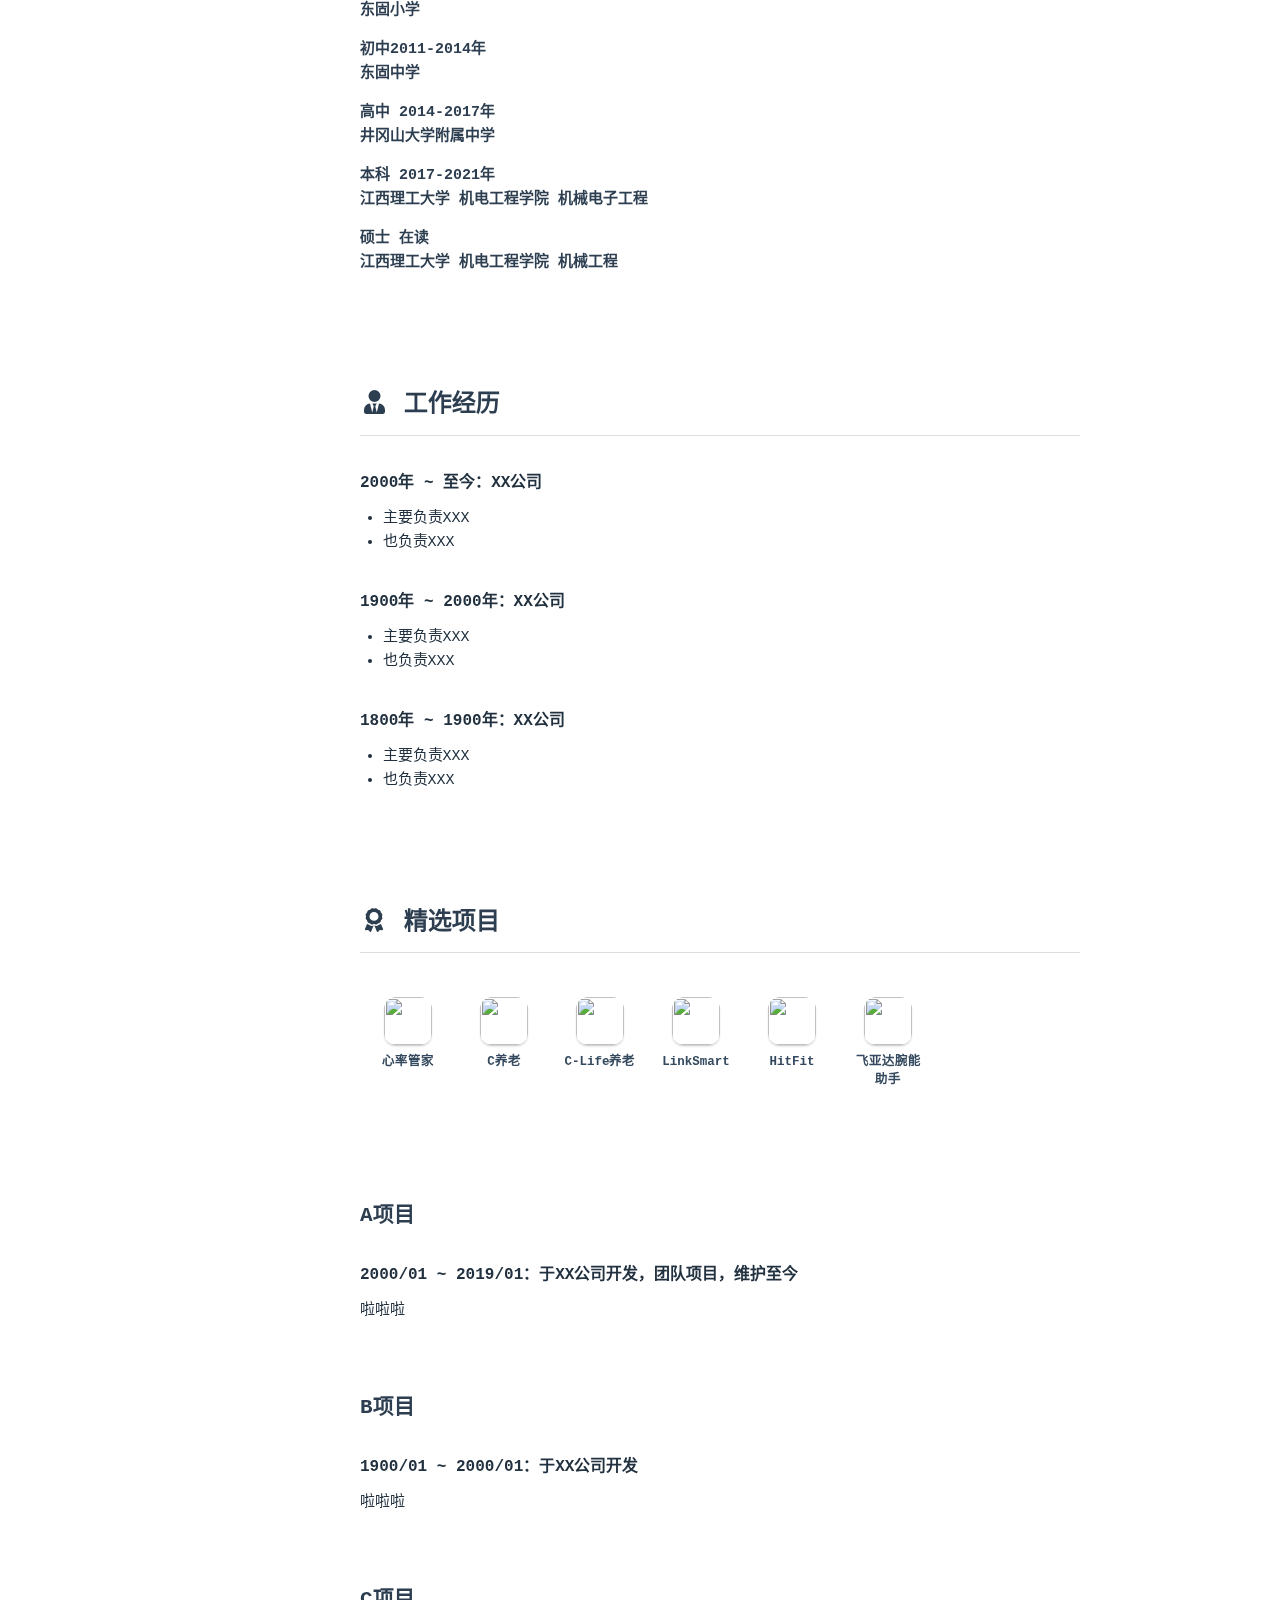
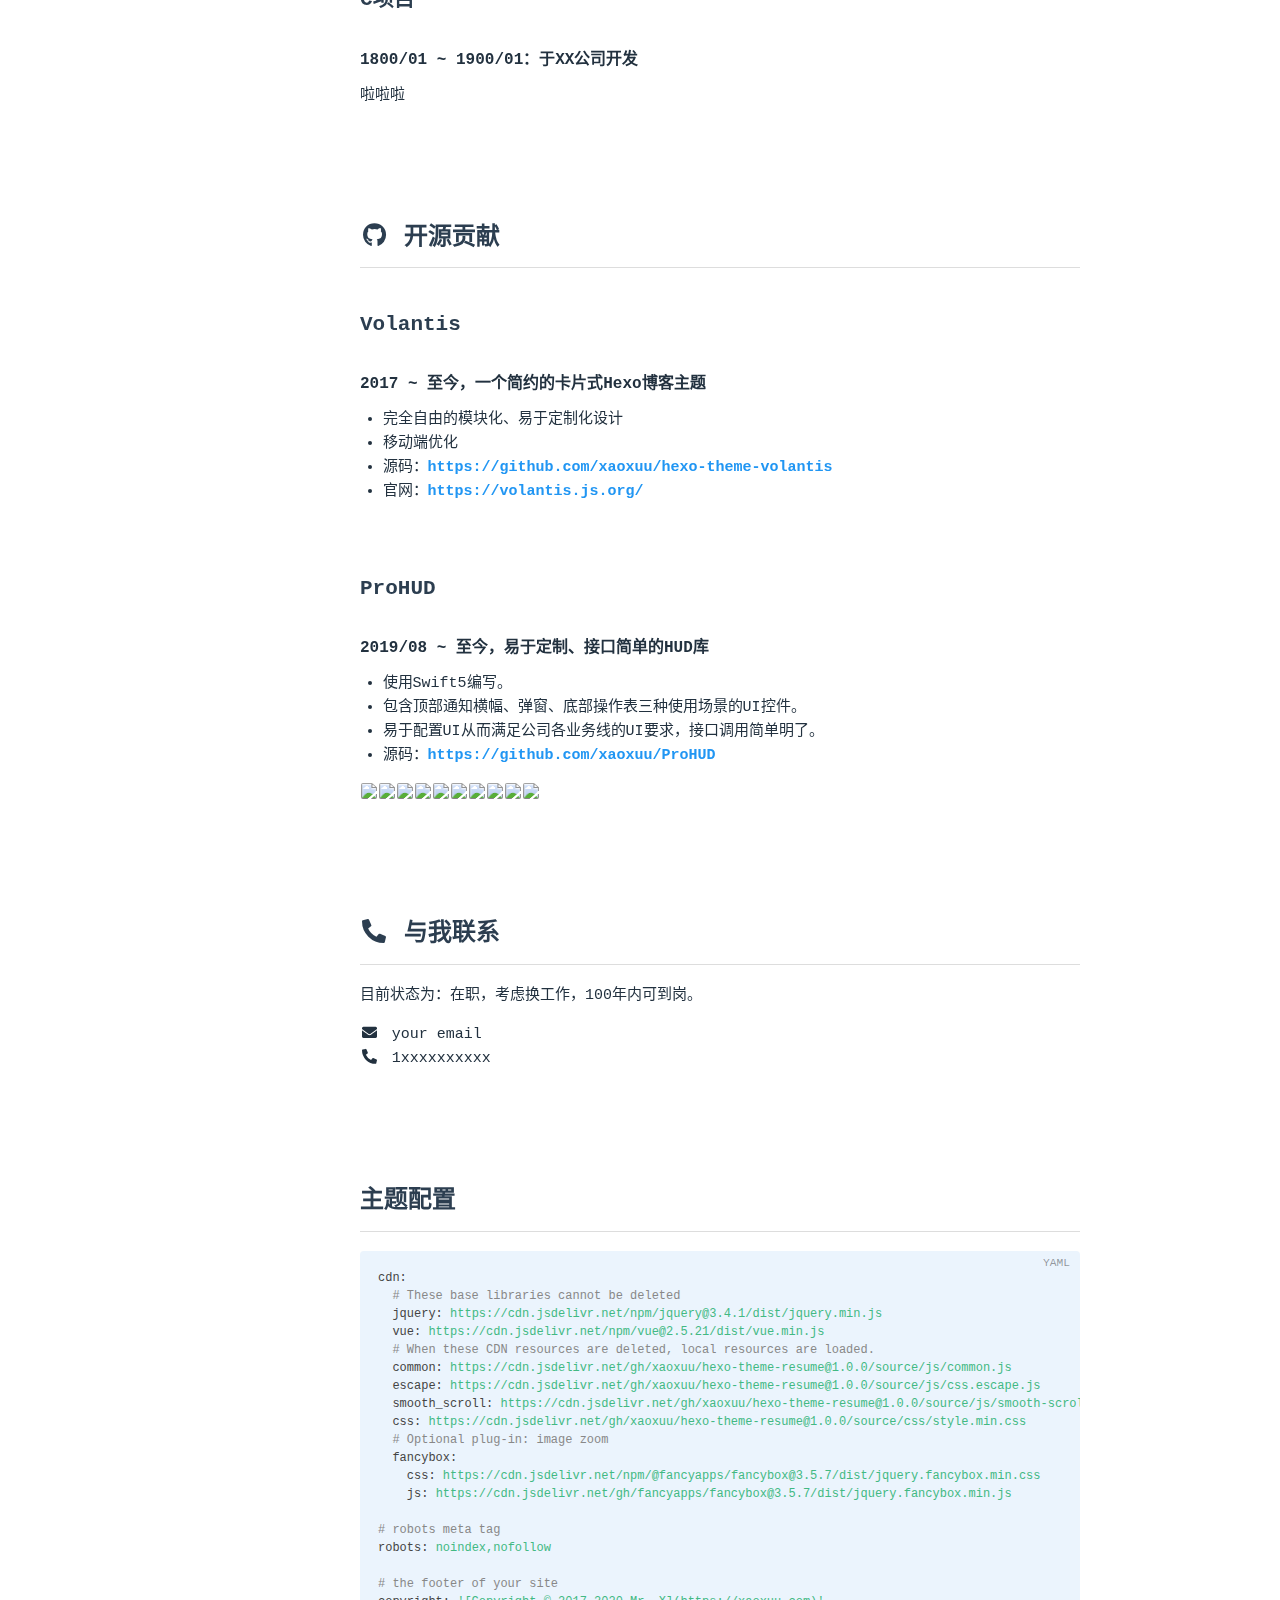
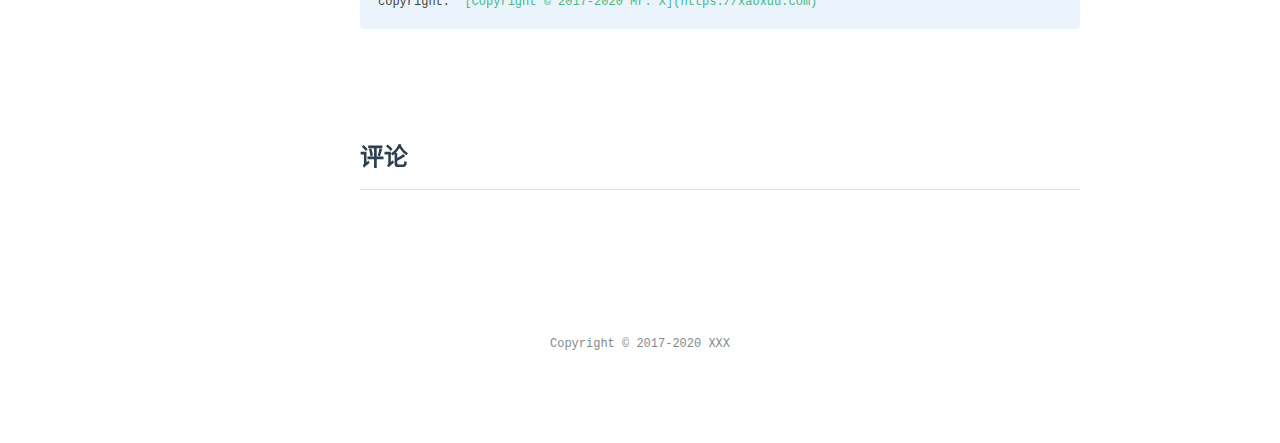
==== commit 70f3adcc: "update pages" ====
--- a/zh-cn/index.html
+++ b/zh-cn/index.html
@@ -1 +1 @@
-<!DOCTYPE html><html lang="zh-CN"><head><meta charset="utf-8"><meta name="robots" content="index,follow"><meta name="renderer" content="webkit"><meta name="force-rendering" content="webkit"><meta http-equiv="X-UA-Compatible" content="IE=Edge,chrome=1"><meta name="HandheldFriendly" content="True"><meta name="apple-mobile-web-app-capable" content="yes"><meta name="viewport" content="width=device-width,initial-scale=1,maximum-scale=1,user-scalable=no"><title>廖传祺的简历</title><meta name="keywords" content="简历主题,Hexo主题,简历模板"><meta name="description" content="这是一个在线简历模板（Hexo博客主题）。"><meta name="theme-color" content="#FFFFFF"><meta name="msapplication-TileColor" content="#1BC3FB"><meta name="msapplication-config" content="https://cdn.jsdelivr.net/gh/xaoxuu/cdn-assets/favicon/browserconfig.xml"><link rel="shortcut icon" type="image/x-icon" href="https://cdn.jsdelivr.net/gh/xaoxuu/cdn-assets/favicon/favicon.ico"><link rel="icon" type="image/x-icon" sizes="32x32" href="https://cdn.jsdelivr.net/gh/xaoxuu/cdn-assets/favicon/favicon-32x32.png"><link rel="apple-touch-icon" type="image/png" sizes="180x180" href="https://cdn.jsdelivr.net/gh/xaoxuu/cdn-assets/favicon/apple-touch-icon.png"><link rel="mask-icon" color="#1BC3FB" href="https://cdn.jsdelivr.net/gh/xaoxuu/cdn-assets/favicon/safari-pinned-tab.svg"><link rel="manifest" href="https://cdn.jsdelivr.net/gh/xaoxuu/cdn-assets/favicon/site.webmanifest"><link rel="stylesheet" href="https://cdn.jsdelivr.net/npm/@fortawesome/fontawesome-free@5.12.1/css/all.min.css"><link rel="stylesheet" href="https://cdn.jsdelivr.net/npm/@fancyapps/fancybox@3.5/dist/jquery.fancybox.min.css"><link rel="stylesheet" href="/css/page.css"><meta name="generator" content="Hexo 5.3.0"></head><body class="docs"><div id="mobile-bar"><a class="menu-button fas fa-bars"></a><h2 class="nav-title">廖传祺的简历</h2><a class="menu-button right fas fa-download" target="_blank" rel="external nofollow noopener noreferrer" href="https://github.com/xaoxuu/resume-docs"></a></div><script src="https://cdn.jsdelivr.net/npm/vue@2.6/dist/vue.min.js"></script><script>Vue.config.productionTip=!1,window.PAGE_TYPE="resume"</script><div id="main" class="fix-sidebar"><div class="sidebar"><div class="sidebar-inner"><header class="header"><h2>廖传祺</h2><div class="meta"><p><a href="https://resume.js.org/zh-cn/"><i class="fas fa-globe-asia fa-fw"></i>&nbsp;https://resume.js.org</a></p><p><a><i class="fas fa-envelope fa-fw"></i>&nbsp;your email</a></p><p><a href="tel:10086" rel="external nofollow noopener noreferrer" target="_blank"><i class="fas fa-phone-alt fa-fw"></i>&nbsp;15779677749</a></p></div><hr><br></header><div class="list"><ul class="menu-root"><li><a href="/index.html" class="sidebar-link current"></a></li><li><a href="/zh-cn/index.html" class="sidebar-link current"></a></li></ul></div><div class="footer"><a class="button" target="_blank" rel="external nofollow noopener noreferrer" href="https://github.com/xaoxuu/resume-docs"><i class="fas fa-download fa-fw"></i> 下载本站源码</a></div></div></div><div class="content with-sidebar"><div class="resume-header"><div class="avatar"><img no-lazy class="avatar" src="https://cdn.jsdelivr.net/gh/xaoxuu/cdn-assets/avatar/avatar.png"></div><h1 class="resume-title">廖传祺的简历</h1><p class="description">这是一个在线简历模板（Hexo博客主题）。</p></div><center><a href="/">English</a> | <a href="/zh-cn/">简体中文</a></center><h2 id="开始使用"><a href="#开始使用" class="headerlink" title=" 开始使用"></a><i class="fas fa-flag"></i> 开始使用</h2><p>由于本主题与普通 Hexo 主题有较大区别，建议请直接下载本站的源码，参考源码进行改写。</p><ul><li>本站源码：<a target="_blank" rel="external nofollow noopener noreferrer" href="https://github.com/xaoxuu/resume-docs">https://github.com/xaoxuu/resume-docs</a></li><li>主题源码：<a target="_blank" rel="external nofollow noopener noreferrer" href="https://github.com/xaoxuu/hexo-theme-resume">https://github.com/xaoxuu/hexo-theme-resume</a></li></ul><p>也可以创建全新的博客，通过 <code>npm</code> 命令安装：</p><figure class="highlight bash"><table><tr><td class="code"><pre><span class="line">npm i hexo-theme-resume</span><br></pre></td></tr></table></figure><p>然后删除多余的依赖包（重要），打开 <code>package.json</code> 复制并全部替换为以下内容：</p><figure class="highlight json"><table><tr><td class="code"><pre><span class="line">&#123;</span><br><span class="line">  <span class="attr">&quot;name&quot;</span>: <span class="string">&quot;hexo-site&quot;</span>,</span><br><span class="line">  <span class="attr">&quot;private&quot;</span>: <span class="literal">true</span>,</span><br><span class="line">  <span class="attr">&quot;hexo&quot;</span>: &#123;</span><br><span class="line">    <span class="attr">&quot;version&quot;</span>: <span class="string">&quot;5.0.0&quot;</span></span><br><span class="line">  &#125;,</span><br><span class="line">  <span class="attr">&quot;scripts&quot;</span>: &#123;</span><br><span class="line">    <span class="attr">&quot;start&quot;</span>: <span class="string">&quot;hexo server&quot;</span>,</span><br><span class="line">    <span class="attr">&quot;build&quot;</span>: <span class="string">&quot;node pre-deploy.js &amp;&amp; hexo clean &amp;&amp; hexo generate&quot;</span>,</span><br><span class="line">    <span class="attr">&quot;deploy&quot;</span>: <span class="string">&quot;npm run build &amp;&amp; hexo deploy&quot;</span></span><br><span class="line">  &#125;,</span><br><span class="line">  <span class="attr">&quot;engines&quot;</span>: &#123;</span><br><span class="line">    <span class="attr">&quot;node&quot;</span>: <span class="string">&quot;&gt;=8.9.0&quot;</span></span><br><span class="line">  &#125;,</span><br><span class="line">  <span class="attr">&quot;dependencies&quot;</span>: &#123;</span><br><span class="line">    <span class="attr">&quot;hexo&quot;</span>: <span class="string">&quot;^5.0.0&quot;</span>,</span><br><span class="line">    <span class="attr">&quot;hexo-all-minifier&quot;</span>: <span class="string">&quot;^0.5.3&quot;</span>,</span><br><span class="line">    <span class="attr">&quot;hexo-autonofollow&quot;</span>: <span class="string">&quot;^1.0.1&quot;</span>,</span><br><span class="line">    <span class="attr">&quot;hexo-deployer-git&quot;</span>: <span class="string">&quot;^2.1.0&quot;</span>,</span><br><span class="line">    <span class="attr">&quot;hexo-fs&quot;</span>: <span class="string">&quot;^3.1.0&quot;</span>,</span><br><span class="line">    <span class="attr">&quot;hexo-lazyload-image&quot;</span>: <span class="string">&quot;^1.0.9&quot;</span>,</span><br><span class="line">    <span class="attr">&quot;hexo-offline&quot;</span>: <span class="string">&quot;^1.0.0&quot;</span>,</span><br><span class="line">    <span class="attr">&quot;hexo-renderer-ejs&quot;</span>: <span class="string">&quot;^1.0.0&quot;</span>,</span><br><span class="line">    <span class="attr">&quot;hexo-renderer-marked&quot;</span>: <span class="string">&quot;^3.0.0&quot;</span>,</span><br><span class="line">    <span class="attr">&quot;hexo-renderer-stylus&quot;</span>: <span class="string">&quot;^1.1.0&quot;</span>,</span><br><span class="line">    <span class="attr">&quot;hexo-server&quot;</span>: <span class="string">&quot;^1.0.0&quot;</span></span><br><span class="line">  &#125;</span><br><span class="line">&#125;</span><br></pre></td></tr></table></figure><p>然后输入 <code>npm i</code> 安装依赖包。</p><h2 id="教育背景"><a href="#教育背景" class="headerlink" title=" 教育背景"></a><i class="fas fa-user-graduate"></i> 教育背景</h2><p><strong>XX大学 X学院 X系 X专业 X年毕业</strong></p><h2 id="工作经验"><a href="#工作经验" class="headerlink" title=" 工作经验"></a><i class="fas fa-user-tie"></i> 工作经验</h2><h4 id="2000年-至今：XX公司"><a href="#2000年-至今：XX公司" class="headerlink" title="2000年 ~ 至今：XX公司"></a>2000年 ~ 至今：XX公司</h4><ul><li>主要负责XXX</li><li>也负责XXX</li></ul><h4 id="1900年-2000年：XX公司"><a href="#1900年-2000年：XX公司" class="headerlink" title="1900年 ~ 2000年：XX公司"></a>1900年 ~ 2000年：XX公司</h4><ul><li>主要负责XXX</li><li>也负责XXX</li></ul><h4 id="1800年-1900年：XX公司"><a href="#1800年-1900年：XX公司" class="headerlink" title="1800年 ~ 1900年：XX公司"></a>1800年 ~ 1900年：XX公司</h4><ul><li>主要负责XXX</li><li>也负责XXX</li></ul><h2 id="精选项目"><a href="#精选项目" class="headerlink" title=" 精选项目"></a><i class="fas fa-award"></i> 精选项目</h2><btns rounded><a target="_blank" rel="external nofollow noopener noreferrer" href="https://apps.apple.com/cn/app/heart-mate-pro-hrm-utility/id1463348922?ls=1"><img src="https://cdn.jsdelivr.net/gh/xaoxuu/cdn-assets/proj/heartmate/icon.png"> 心率管家 </a><a target="_blank" rel="external nofollow noopener noreferrer" href="https://apps.apple.com/cn/app/c%E5%85%BB%E8%80%81/id1458315594"><img src="https://cdn.jsdelivr.net/gh/xaoxuu/cdn-assets/proj/het-cyanglao/icon.png"> C养老 </a><a target="_blank" rel="external nofollow noopener noreferrer" href="https://apps.apple.com/cn/app/c-life%E5%85%BB%E8%80%81/id1393937890"><img src="https://cdn.jsdelivr.net/gh/xaoxuu/cdn-assets/proj/het-clife/icon.png"> C-Life养老 </a><a target="_blank" rel="external nofollow noopener noreferrer" href="https://apps.apple.com/cn/app/linksmart/id1109303355"><img src="https://cdn.jsdelivr.net/gh/xaoxuu/cdn-assets/proj/ht-linksmart/icon.png"> LinkSmart </a><a target="_blank" rel="external nofollow noopener noreferrer" href="https://apps.apple.com/cn/app/hitfit/id1207738581"><img src="https://cdn.jsdelivr.net/gh/xaoxuu/cdn-assets/proj/ht-hitfit/icon.png"> HitFit </a><a target="_blank" rel="external nofollow noopener noreferrer" href="https://apps.apple.com/cn/app/%E8%85%95%E8%83%BD%E5%8A%A9%E6%89%8B/id1138242219"><img src="https://cdn.jsdelivr.net/gh/xaoxuu/cdn-assets/proj/ht-fiyta/icon.png"> 飞亚达腕能助手</a></btns><br><h3 id="A项目"><a href="#A项目" class="headerlink" title="A项目"></a>A项目</h3><h4 id="2000-01-2019-01：于XX公司开发，团队项目，维护至今"><a href="#2000-01-2019-01：于XX公司开发，团队项目，维护至今" class="headerlink" title="2000/01 ~ 2019/01：于XX公司开发，团队项目，维护至今"></a>2000/01 ~ 2019/01：于XX公司开发，团队项目，维护至今</h4><p>啦啦啦</p><h3 id="B项目"><a href="#B项目" class="headerlink" title="B项目"></a>B项目</h3><h4 id="1900-01-2000-01：于XX公司开发"><a href="#1900-01-2000-01：于XX公司开发" class="headerlink" title="1900/01 ~ 2000/01：于XX公司开发"></a>1900/01 ~ 2000/01：于XX公司开发</h4><p>啦啦啦</p><h3 id="C项目"><a href="#C项目" class="headerlink" title="C项目"></a>C项目</h3><h4 id="1800-01-1900-01：于XX公司开发"><a href="#1800-01-1900-01：于XX公司开发" class="headerlink" title="1800/01 ~ 1900/01：于XX公司开发"></a>1800/01 ~ 1900/01：于XX公司开发</h4><p>啦啦啦</p><h2 id="开源贡献"><a href="#开源贡献" class="headerlink" title=" 开源贡献"></a><i class="fab fa-github"></i> 开源贡献</h2><h3 id="Volantis"><a href="#Volantis" class="headerlink" title="Volantis"></a>Volantis</h3><h4 id="2017-至今，一个简约的卡片式Hexo博客主题"><a href="#2017-至今，一个简约的卡片式Hexo博客主题" class="headerlink" title="2017 ~ 至今，一个简约的卡片式Hexo博客主题"></a>2017 ~ 至今，一个简约的卡片式Hexo博客主题</h4><ul><li>完全自由的模块化、易于定制化设计</li><li>移动端优化</li><li>源码：<a target="_blank" rel="external nofollow noopener noreferrer" href="https://github.com/xaoxuu/hexo-theme-volantis">https://github.com/xaoxuu/hexo-theme-volantis</a></li><li>官网：<a target="_blank" rel="external nofollow noopener noreferrer" href="https://volantis.js.org/">https://volantis.js.org/</a></li></ul><h3 id="ProHUD"><a href="#ProHUD" class="headerlink" title="ProHUD"></a>ProHUD</h3><h4 id="2019-08-至今，易于定制、接口简单的HUD库"><a href="#2019-08-至今，易于定制、接口简单的HUD库" class="headerlink" title="2019/08 ~ 至今，易于定制、接口简单的HUD库"></a>2019/08 ~ 至今，易于定制、接口简单的HUD库</h4><ul><li>使用Swift5编写。</li><li>包含顶部通知横幅、弹窗、底部操作表三种使用场景的UI控件。</li><li>易于配置UI从而满足公司各业务线的UI要求，接口调用简单明了。</li><li>源码：<a target="_blank" rel="external nofollow noopener noreferrer" href="https://github.com/xaoxuu/ProHUD">https://github.com/xaoxuu/ProHUD</a></li></ul><fancybox><img src="https://cdn.jsdelivr.net/gh/xaoxuu/cdn-assets/proj/prohud/screenshot01.png"> <img src="https://cdn.jsdelivr.net/gh/xaoxuu/cdn-assets/proj/prohud/screenshot02.png"> <img src="https://cdn.jsdelivr.net/gh/xaoxuu/cdn-assets/proj/prohud/screenshot03.png"> <img src="https://cdn.jsdelivr.net/gh/xaoxuu/cdn-assets/proj/prohud/screenshot04.png"> <img src="https://cdn.jsdelivr.net/gh/xaoxuu/cdn-assets/proj/prohud/screenshot05.png"> <img src="https://cdn.jsdelivr.net/gh/xaoxuu/cdn-assets/proj/prohud/screenshot06.png"> <img src="https://cdn.jsdelivr.net/gh/xaoxuu/cdn-assets/proj/prohud/screenshot07.png"> <img src="https://cdn.jsdelivr.net/gh/xaoxuu/cdn-assets/proj/prohud/screenshot08.png"> <img src="https://cdn.jsdelivr.net/gh/xaoxuu/cdn-assets/proj/prohud/screenshot09.png"> <img src="https://cdn.jsdelivr.net/gh/xaoxuu/cdn-assets/proj/prohud/screenshot10.png"></fancybox><h2 id="与我联系"><a href="#与我联系" class="headerlink" title=" 与我联系"></a><i class="fas fa-phone-alt"></i> 与我联系</h2><p>目前状态为：在职，考虑换工作，100年内可到岗。</p><p><i class="fas fa-envelope fa-fw"></i> your email<br><i class="fas fa-phone-alt fa-fw"></i> 1xxxxxxxxxx</p><h2 id="主题配置"><a href="#主题配置" class="headerlink" title="主题配置"></a>主题配置</h2><figure class="highlight yaml"><table><tr><td class="code"><pre><span class="line"><span class="attr">cdn:</span></span><br><span class="line">  <span class="comment"># These base libraries cannot be deleted</span></span><br><span class="line">  <span class="attr">jquery:</span> <span class="string">https://cdn.jsdelivr.net/npm/jquery@3.4.1/dist/jquery.min.js</span></span><br><span class="line">  <span class="attr">vue:</span> <span class="string">https://cdn.jsdelivr.net/npm/vue@2.5.21/dist/vue.min.js</span></span><br><span class="line">  <span class="comment"># When these CDN resources are deleted, local resources are loaded.</span></span><br><span class="line">  <span class="attr">common:</span> <span class="string">https://cdn.jsdelivr.net/gh/xaoxuu/hexo-theme-resume@1.0.0/source/js/common.js</span></span><br><span class="line">  <span class="attr">escape:</span> <span class="string">https://cdn.jsdelivr.net/gh/xaoxuu/hexo-theme-resume@1.0.0/source/js/css.escape.js</span></span><br><span class="line">  <span class="attr">smooth_scroll:</span> <span class="string">https://cdn.jsdelivr.net/gh/xaoxuu/hexo-theme-resume@1.0.0/source/js/smooth-scroll.min.js</span></span><br><span class="line">  <span class="attr">css:</span> <span class="string">https://cdn.jsdelivr.net/gh/xaoxuu/hexo-theme-resume@1.0.0/source/css/style.min.css</span></span><br><span class="line">  <span class="comment"># Optional plug-in: image zoom</span></span><br><span class="line">  <span class="attr">fancybox:</span></span><br><span class="line">    <span class="attr">css:</span> <span class="string">https://cdn.jsdelivr.net/npm/@fancyapps/fancybox@3.5.7/dist/jquery.fancybox.min.css</span></span><br><span class="line">    <span class="attr">js:</span> <span class="string">https://cdn.jsdelivr.net/gh/fancyapps/fancybox@3.5.7/dist/jquery.fancybox.min.js</span></span><br><span class="line"></span><br><span class="line"><span class="comment"># robots meta tag</span></span><br><span class="line"><span class="attr">robots:</span> <span class="string">noindex,nofollow</span></span><br><span class="line"></span><br><span class="line"><span class="comment"># the footer of your site</span></span><br><span class="line"><span class="attr">copyright:</span> <span class="string">&#x27;[Copyright © 2017-2020 Mr. X](https://xaoxuu.com)&#x27;</span></span><br></pre></td></tr></table></figure><h2 id="评论"><a href="#评论" class="headerlink" title="评论"></a>评论</h2><script src="https://utteranc.es/client.js" repo="xaoxuu/hexo-theme-resume" issue-number="18" theme="github-light" crossorigin="anonymous" async></script></div></div><script src="https://cdn.jsdelivr.net/gh/xaoxuu/hexo-theme-resume@1.0.0/source/js/smooth-scroll.min.js"></script><footer id="footer"><p></p><p><a href="/">Copyright © 2017-2020 XXX</a></p><p></p></footer><script src="https://cdn.jsdelivr.net/npm/jquery@3.5/dist/jquery.min.js"></script><script src="https://cdn.jsdelivr.net/gh/xaoxuu/hexo-theme-resume@1.0.0/source/js/common.js"></script><script src="https://cdn.jsdelivr.net/gh/xaoxuu/hexo-theme-resume@1.0.0/source/js/css.escape.js"></script><script src="https://cdn.jsdelivr.net/gh/fancyapps/fancybox@3.5/dist/jquery.fancybox.min.js"></script><script>let LAZY_LOAD_IMAGE="[object Object]";$("body").find("fancybox").find("img").each(function(){var t=document.createElement("a");$(t).attr("data-fancybox","gallery"),$(t).attr("href",$(this).attr("src")),LAZY_LOAD_IMAGE&&$(t).attr("href",$(this).attr("data-original")),$(this).wrap(t)})</script></body></html>+<!DOCTYPE html><html lang="zh-CN"><head><meta charset="utf-8"><meta name="robots" content="index,follow"><meta name="renderer" content="webkit"><meta name="force-rendering" content="webkit"><meta http-equiv="X-UA-Compatible" content="IE=Edge,chrome=1"><meta name="HandheldFriendly" content="True"><meta name="apple-mobile-web-app-capable" content="yes"><meta name="viewport" content="width=device-width,initial-scale=1,maximum-scale=1,user-scalable=no"><title>廖传祺的简历</title><meta name="keywords" content="简历主题,Hexo主题,简历模板"><meta name="description" content="曾经沧海难为水,除却巫山不是云"><meta name="theme-color" content="#FFFFFF"><meta name="msapplication-TileColor" content="#1BC3FB"><meta name="msapplication-config" content="https://cdn.jsdelivr.net/gh/xaoxuu/cdn-assets/favicon/browserconfig.xml"><link rel="shortcut icon" type="image/x-icon" href="https://cdn.jsdelivr.net/gh/xaoxuu/cdn-assets/favicon/favicon.ico"><link rel="icon" type="image/x-icon" sizes="32x32" href="https://cdn.jsdelivr.net/gh/xaoxuu/cdn-assets/favicon/favicon-32x32.png"><link rel="apple-touch-icon" type="image/png" sizes="180x180" href="https://cdn.jsdelivr.net/gh/xaoxuu/cdn-assets/favicon/apple-touch-icon.png"><link rel="mask-icon" color="#1BC3FB" href="https://cdn.jsdelivr.net/gh/xaoxuu/cdn-assets/favicon/safari-pinned-tab.svg"><link rel="manifest" href="https://cdn.jsdelivr.net/gh/xaoxuu/cdn-assets/favicon/site.webmanifest"><link rel="stylesheet" href="https://cdn.jsdelivr.net/npm/@fortawesome/fontawesome-free@5.12.1/css/all.min.css"><link rel="stylesheet" href="https://cdn.jsdelivr.net/npm/@fancyapps/fancybox@3.5/dist/jquery.fancybox.min.css"><link rel="stylesheet" href="/css/page.css"><meta name="generator" content="Hexo 5.3.0"></head><body class="docs"><div id="mobile-bar"><a class="menu-button fas fa-bars"></a><h2 class="nav-title">廖传祺的简历</h2><a class="menu-button right fas fa-download" target="_blank" rel="external nofollow noopener noreferrer" href="https://github.com/xaoxuu/resume-docs"></a></div><script src="https://cdn.jsdelivr.net/npm/vue@2.6/dist/vue.min.js"></script><script>Vue.config.productionTip=!1,window.PAGE_TYPE="resume"</script><div id="main" class="fix-sidebar"><div class="sidebar"><div class="sidebar-inner"><header class="header"><h2>廖传祺</h2><div class="meta"><p><a target="_blank" rel="external nofollow noopener noreferrer" href="https://reo7749.github.io"><i class="fas fa-globe-asia fa-fw"></i>&nbsp;https://reo7749.github.io</a></p><p><a target="_blank" rel="external nofollow noopener noreferrer" href="https://reo7749@163.com"><i class="fas fa-envelope fa-fw"></i>&nbsp;reo7749@163.com</a></p><p><a><i class="fas fa-phone-alt fa-fw"></i>&nbsp;15779677749</a></p></div><hr><br></header><div class="list"><ul class="menu-root"><li><a href="/index.html" class="sidebar-link current"></a></li><li><a href="/zh-cn/index.html" class="sidebar-link current"></a></li></ul></div><div class="footer"><a class="button" target="_blank" rel="external nofollow noopener noreferrer" href="https://github.com/xaoxuu/resume-docs"><i class="fas fa-download fa-fw"></i> 下载本站源码</a></div></div></div><div class="content with-sidebar"><div class="resume-header"><div class="avatar"><img no-lazy class="avatar" src="https://cdn.jsdelivr.net/gh/xaoxuu/cdn-assets/avatar/avatar.png"></div><h1 class="resume-title">廖传祺的简历</h1><p class="description">曾经沧海难为水,除却巫山不是云</p></div><center><a href="/">English</a> | <a href="/zh-cn/">简体中文</a></center><h2 id="开始使用"><a href="#开始使用" class="headerlink" title=" 开始使用"></a><i class="fas fa-flag"></i> 开始使用</h2><p>由于本主题与普通 Hexo 主题有较大区别，建议请直接下载本站的源码，参考源码进行改写。</p><ul><li>本站源码：<a target="_blank" rel="external nofollow noopener noreferrer" href="https://github.com/xaoxuu/resume-docs">https://github.com/xaoxuu/resume-docs</a></li><li>主题源码：<a target="_blank" rel="external nofollow noopener noreferrer" href="https://github.com/xaoxuu/hexo-theme-resume">https://github.com/xaoxuu/hexo-theme-resume</a></li></ul><p>也可以创建全新的博客，通过 <code>npm</code> 命令安装：</p><figure class="highlight bash"><table><tr><td class="code"><pre><span class="line">npm i hexo-theme-resume</span><br></pre></td></tr></table></figure><p>然后删除多余的依赖包（重要），打开 <code>package.json</code> 复制并全部替换为以下内容：</p><figure class="highlight json"><table><tr><td class="code"><pre><span class="line">&#123;</span><br><span class="line">  <span class="attr">&quot;name&quot;</span>: <span class="string">&quot;hexo-site&quot;</span>,</span><br><span class="line">  <span class="attr">&quot;private&quot;</span>: <span class="literal">true</span>,</span><br><span class="line">  <span class="attr">&quot;hexo&quot;</span>: &#123;</span><br><span class="line">    <span class="attr">&quot;version&quot;</span>: <span class="string">&quot;5.0.0&quot;</span></span><br><span class="line">  &#125;,</span><br><span class="line">  <span class="attr">&quot;scripts&quot;</span>: &#123;</span><br><span class="line">    <span class="attr">&quot;start&quot;</span>: <span class="string">&quot;hexo server&quot;</span>,</span><br><span class="line">    <span class="attr">&quot;build&quot;</span>: <span class="string">&quot;node pre-deploy.js &amp;&amp; hexo clean &amp;&amp; hexo generate&quot;</span>,</span><br><span class="line">    <span class="attr">&quot;deploy&quot;</span>: <span class="string">&quot;npm run build &amp;&amp; hexo deploy&quot;</span></span><br><span class="line">  &#125;,</span><br><span class="line">  <span class="attr">&quot;engines&quot;</span>: &#123;</span><br><span class="line">    <span class="attr">&quot;node&quot;</span>: <span class="string">&quot;&gt;=8.9.0&quot;</span></span><br><span class="line">  &#125;,</span><br><span class="line">  <span class="attr">&quot;dependencies&quot;</span>: &#123;</span><br><span class="line">    <span class="attr">&quot;hexo&quot;</span>: <span class="string">&quot;^5.0.0&quot;</span>,</span><br><span class="line">    <span class="attr">&quot;hexo-all-minifier&quot;</span>: <span class="string">&quot;^0.5.3&quot;</span>,</span><br><span class="line">    <span class="attr">&quot;hexo-autonofollow&quot;</span>: <span class="string">&quot;^1.0.1&quot;</span>,</span><br><span class="line">    <span class="attr">&quot;hexo-deployer-git&quot;</span>: <span class="string">&quot;^2.1.0&quot;</span>,</span><br><span class="line">    <span class="attr">&quot;hexo-fs&quot;</span>: <span class="string">&quot;^3.1.0&quot;</span>,</span><br><span class="line">    <span class="attr">&quot;hexo-lazyload-image&quot;</span>: <span class="string">&quot;^1.0.9&quot;</span>,</span><br><span class="line">    <span class="attr">&quot;hexo-offline&quot;</span>: <span class="string">&quot;^1.0.0&quot;</span>,</span><br><span class="line">    <span class="attr">&quot;hexo-renderer-ejs&quot;</span>: <span class="string">&quot;^1.0.0&quot;</span>,</span><br><span class="line">    <span class="attr">&quot;hexo-renderer-marked&quot;</span>: <span class="string">&quot;^3.0.0&quot;</span>,</span><br><span class="line">    <span class="attr">&quot;hexo-renderer-stylus&quot;</span>: <span class="string">&quot;^1.1.0&quot;</span>,</span><br><span class="line">    <span class="attr">&quot;hexo-server&quot;</span>: <span class="string">&quot;^1.0.0&quot;</span></span><br><span class="line">  &#125;</span><br><span class="line">&#125;</span><br></pre></td></tr></table></figure><p>然后输入 <code>npm i</code> 安装依赖包。</p><h2 id="教育背景"><a href="#教育背景" class="headerlink" title=" 教育背景"></a><i class="fas fa-user-graduate"></i> 教育背景</h2><p><strong>小学2005-2011年</strong><br><strong>东固小学</strong></p><p><strong>初中2011-2014年</strong><br><strong>东固中学</strong></p><p><strong>高中 2014-2017年</strong><br><strong>井冈山大学附属中学</strong></p><p><strong>本科 2017-2021年</strong><br><strong>江西理工大学 机电工程学院 机械电子工程</strong></p><p><strong>硕士 在读</strong><br><strong>江西理工大学 机电工程学院 机械工程</strong></p><h2 id="工作经历"><a href="#工作经历" class="headerlink" title=" 工作经历"></a><i class="fas fa-user-tie"></i> 工作经历</h2><h4 id="2000年-至今：XX公司"><a href="#2000年-至今：XX公司" class="headerlink" title="2000年 ~ 至今：XX公司"></a>2000年 ~ 至今：XX公司</h4><ul><li>主要负责XXX</li><li>也负责XXX</li></ul><h4 id="1900年-2000年：XX公司"><a href="#1900年-2000年：XX公司" class="headerlink" title="1900年 ~ 2000年：XX公司"></a>1900年 ~ 2000年：XX公司</h4><ul><li>主要负责XXX</li><li>也负责XXX</li></ul><h4 id="1800年-1900年：XX公司"><a href="#1800年-1900年：XX公司" class="headerlink" title="1800年 ~ 1900年：XX公司"></a>1800年 ~ 1900年：XX公司</h4><ul><li>主要负责XXX</li><li>也负责XXX</li></ul><h2 id="精选项目"><a href="#精选项目" class="headerlink" title=" 精选项目"></a><i class="fas fa-award"></i> 精选项目</h2><btns rounded><a target="_blank" rel="external nofollow noopener noreferrer" href="https://apps.apple.com/cn/app/heart-mate-pro-hrm-utility/id1463348922?ls=1"><img src="https://cdn.jsdelivr.net/gh/xaoxuu/cdn-assets/proj/heartmate/icon.png"> 心率管家 </a><a target="_blank" rel="external nofollow noopener noreferrer" href="https://apps.apple.com/cn/app/c%E5%85%BB%E8%80%81/id1458315594"><img src="https://cdn.jsdelivr.net/gh/xaoxuu/cdn-assets/proj/het-cyanglao/icon.png"> C养老 </a><a target="_blank" rel="external nofollow noopener noreferrer" href="https://apps.apple.com/cn/app/c-life%E5%85%BB%E8%80%81/id1393937890"><img src="https://cdn.jsdelivr.net/gh/xaoxuu/cdn-assets/proj/het-clife/icon.png"> C-Life养老 </a><a target="_blank" rel="external nofollow noopener noreferrer" href="https://apps.apple.com/cn/app/linksmart/id1109303355"><img src="https://cdn.jsdelivr.net/gh/xaoxuu/cdn-assets/proj/ht-linksmart/icon.png"> LinkSmart </a><a target="_blank" rel="external nofollow noopener noreferrer" href="https://apps.apple.com/cn/app/hitfit/id1207738581"><img src="https://cdn.jsdelivr.net/gh/xaoxuu/cdn-assets/proj/ht-hitfit/icon.png"> HitFit </a><a target="_blank" rel="external nofollow noopener noreferrer" href="https://apps.apple.com/cn/app/%E8%85%95%E8%83%BD%E5%8A%A9%E6%89%8B/id1138242219"><img src="https://cdn.jsdelivr.net/gh/xaoxuu/cdn-assets/proj/ht-fiyta/icon.png"> 飞亚达腕能助手</a></btns><br><h3 id="A项目"><a href="#A项目" class="headerlink" title="A项目"></a>A项目</h3><h4 id="2000-01-2019-01：于XX公司开发，团队项目，维护至今"><a href="#2000-01-2019-01：于XX公司开发，团队项目，维护至今" class="headerlink" title="2000/01 ~ 2019/01：于XX公司开发，团队项目，维护至今"></a>2000/01 ~ 2019/01：于XX公司开发，团队项目，维护至今</h4><p>啦啦啦</p><h3 id="B项目"><a href="#B项目" class="headerlink" title="B项目"></a>B项目</h3><h4 id="1900-01-2000-01：于XX公司开发"><a href="#1900-01-2000-01：于XX公司开发" class="headerlink" title="1900/01 ~ 2000/01：于XX公司开发"></a>1900/01 ~ 2000/01：于XX公司开发</h4><p>啦啦啦</p><h3 id="C项目"><a href="#C项目" class="headerlink" title="C项目"></a>C项目</h3><h4 id="1800-01-1900-01：于XX公司开发"><a href="#1800-01-1900-01：于XX公司开发" class="headerlink" title="1800/01 ~ 1900/01：于XX公司开发"></a>1800/01 ~ 1900/01：于XX公司开发</h4><p>啦啦啦</p><h2 id="开源贡献"><a href="#开源贡献" class="headerlink" title=" 开源贡献"></a><i class="fab fa-github"></i> 开源贡献</h2><h3 id="Volantis"><a href="#Volantis" class="headerlink" title="Volantis"></a>Volantis</h3><h4 id="2017-至今，一个简约的卡片式Hexo博客主题"><a href="#2017-至今，一个简约的卡片式Hexo博客主题" class="headerlink" title="2017 ~ 至今，一个简约的卡片式Hexo博客主题"></a>2017 ~ 至今，一个简约的卡片式Hexo博客主题</h4><ul><li>完全自由的模块化、易于定制化设计</li><li>移动端优化</li><li>源码：<a target="_blank" rel="external nofollow noopener noreferrer" href="https://github.com/xaoxuu/hexo-theme-volantis">https://github.com/xaoxuu/hexo-theme-volantis</a></li><li>官网：<a target="_blank" rel="external nofollow noopener noreferrer" href="https://volantis.js.org/">https://volantis.js.org/</a></li></ul><h3 id="ProHUD"><a href="#ProHUD" class="headerlink" title="ProHUD"></a>ProHUD</h3><h4 id="2019-08-至今，易于定制、接口简单的HUD库"><a href="#2019-08-至今，易于定制、接口简单的HUD库" class="headerlink" title="2019/08 ~ 至今，易于定制、接口简单的HUD库"></a>2019/08 ~ 至今，易于定制、接口简单的HUD库</h4><ul><li>使用Swift5编写。</li><li>包含顶部通知横幅、弹窗、底部操作表三种使用场景的UI控件。</li><li>易于配置UI从而满足公司各业务线的UI要求，接口调用简单明了。</li><li>源码：<a target="_blank" rel="external nofollow noopener noreferrer" href="https://github.com/xaoxuu/ProHUD">https://github.com/xaoxuu/ProHUD</a></li></ul><fancybox><img src="https://cdn.jsdelivr.net/gh/xaoxuu/cdn-assets/proj/prohud/screenshot01.png"> <img src="https://cdn.jsdelivr.net/gh/xaoxuu/cdn-assets/proj/prohud/screenshot02.png"> <img src="https://cdn.jsdelivr.net/gh/xaoxuu/cdn-assets/proj/prohud/screenshot03.png"> <img src="https://cdn.jsdelivr.net/gh/xaoxuu/cdn-assets/proj/prohud/screenshot04.png"> <img src="https://cdn.jsdelivr.net/gh/xaoxuu/cdn-assets/proj/prohud/screenshot05.png"> <img src="https://cdn.jsdelivr.net/gh/xaoxuu/cdn-assets/proj/prohud/screenshot06.png"> <img src="https://cdn.jsdelivr.net/gh/xaoxuu/cdn-assets/proj/prohud/screenshot07.png"> <img src="https://cdn.jsdelivr.net/gh/xaoxuu/cdn-assets/proj/prohud/screenshot08.png"> <img src="https://cdn.jsdelivr.net/gh/xaoxuu/cdn-assets/proj/prohud/screenshot09.png"> <img src="https://cdn.jsdelivr.net/gh/xaoxuu/cdn-assets/proj/prohud/screenshot10.png"></fancybox><h2 id="与我联系"><a href="#与我联系" class="headerlink" title=" 与我联系"></a><i class="fas fa-phone-alt"></i> 与我联系</h2><p>目前状态为：在职，考虑换工作，100年内可到岗。</p><p><i class="fas fa-envelope fa-fw"></i> your email<br><i class="fas fa-phone-alt fa-fw"></i> 1xxxxxxxxxx</p><h2 id="主题配置"><a href="#主题配置" class="headerlink" title="主题配置"></a>主题配置</h2><figure class="highlight yaml"><table><tr><td class="code"><pre><span class="line"><span class="attr">cdn:</span></span><br><span class="line">  <span class="comment"># These base libraries cannot be deleted</span></span><br><span class="line">  <span class="attr">jquery:</span> <span class="string">https://cdn.jsdelivr.net/npm/jquery@3.4.1/dist/jquery.min.js</span></span><br><span class="line">  <span class="attr">vue:</span> <span class="string">https://cdn.jsdelivr.net/npm/vue@2.5.21/dist/vue.min.js</span></span><br><span class="line">  <span class="comment"># When these CDN resources are deleted, local resources are loaded.</span></span><br><span class="line">  <span class="attr">common:</span> <span class="string">https://cdn.jsdelivr.net/gh/xaoxuu/hexo-theme-resume@1.0.0/source/js/common.js</span></span><br><span class="line">  <span class="attr">escape:</span> <span class="string">https://cdn.jsdelivr.net/gh/xaoxuu/hexo-theme-resume@1.0.0/source/js/css.escape.js</span></span><br><span class="line">  <span class="attr">smooth_scroll:</span> <span class="string">https://cdn.jsdelivr.net/gh/xaoxuu/hexo-theme-resume@1.0.0/source/js/smooth-scroll.min.js</span></span><br><span class="line">  <span class="attr">css:</span> <span class="string">https://cdn.jsdelivr.net/gh/xaoxuu/hexo-theme-resume@1.0.0/source/css/style.min.css</span></span><br><span class="line">  <span class="comment"># Optional plug-in: image zoom</span></span><br><span class="line">  <span class="attr">fancybox:</span></span><br><span class="line">    <span class="attr">css:</span> <span class="string">https://cdn.jsdelivr.net/npm/@fancyapps/fancybox@3.5.7/dist/jquery.fancybox.min.css</span></span><br><span class="line">    <span class="attr">js:</span> <span class="string">https://cdn.jsdelivr.net/gh/fancyapps/fancybox@3.5.7/dist/jquery.fancybox.min.js</span></span><br><span class="line"></span><br><span class="line"><span class="comment"># robots meta tag</span></span><br><span class="line"><span class="attr">robots:</span> <span class="string">noindex,nofollow</span></span><br><span class="line"></span><br><span class="line"><span class="comment"># the footer of your site</span></span><br><span class="line"><span class="attr">copyright:</span> <span class="string">&#x27;[Copyright © 2017-2020 Mr. X](https://xaoxuu.com)&#x27;</span></span><br></pre></td></tr></table></figure><h2 id="评论"><a href="#评论" class="headerlink" title="评论"></a>评论</h2><script src="https://utteranc.es/client.js" repo="xaoxuu/hexo-theme-resume" issue-number="18" theme="github-light" crossorigin="anonymous" async></script></div></div><script src="https://cdn.jsdelivr.net/gh/xaoxuu/hexo-theme-resume@1.0.0/source/js/smooth-scroll.min.js"></script><footer id="footer"><p></p><p><a href="/">Copyright © 2017-2020 XXX</a></p><p></p></footer><script src="https://cdn.jsdelivr.net/npm/jquery@3.5/dist/jquery.min.js"></script><script src="https://cdn.jsdelivr.net/gh/xaoxuu/hexo-theme-resume@1.0.0/source/js/common.js"></script><script src="https://cdn.jsdelivr.net/gh/xaoxuu/hexo-theme-resume@1.0.0/source/js/css.escape.js"></script><script src="https://cdn.jsdelivr.net/gh/fancyapps/fancybox@3.5/dist/jquery.fancybox.min.js"></script><script>let LAZY_LOAD_IMAGE="[object Object]";$("body").find("fancybox").find("img").each(function(){var t=document.createElement("a");$(t).attr("data-fancybox","gallery"),$(t).attr("href",$(this).attr("src")),LAZY_LOAD_IMAGE&&$(t).attr("href",$(this).attr("data-original")),$(this).wrap(t)})</script></body></html>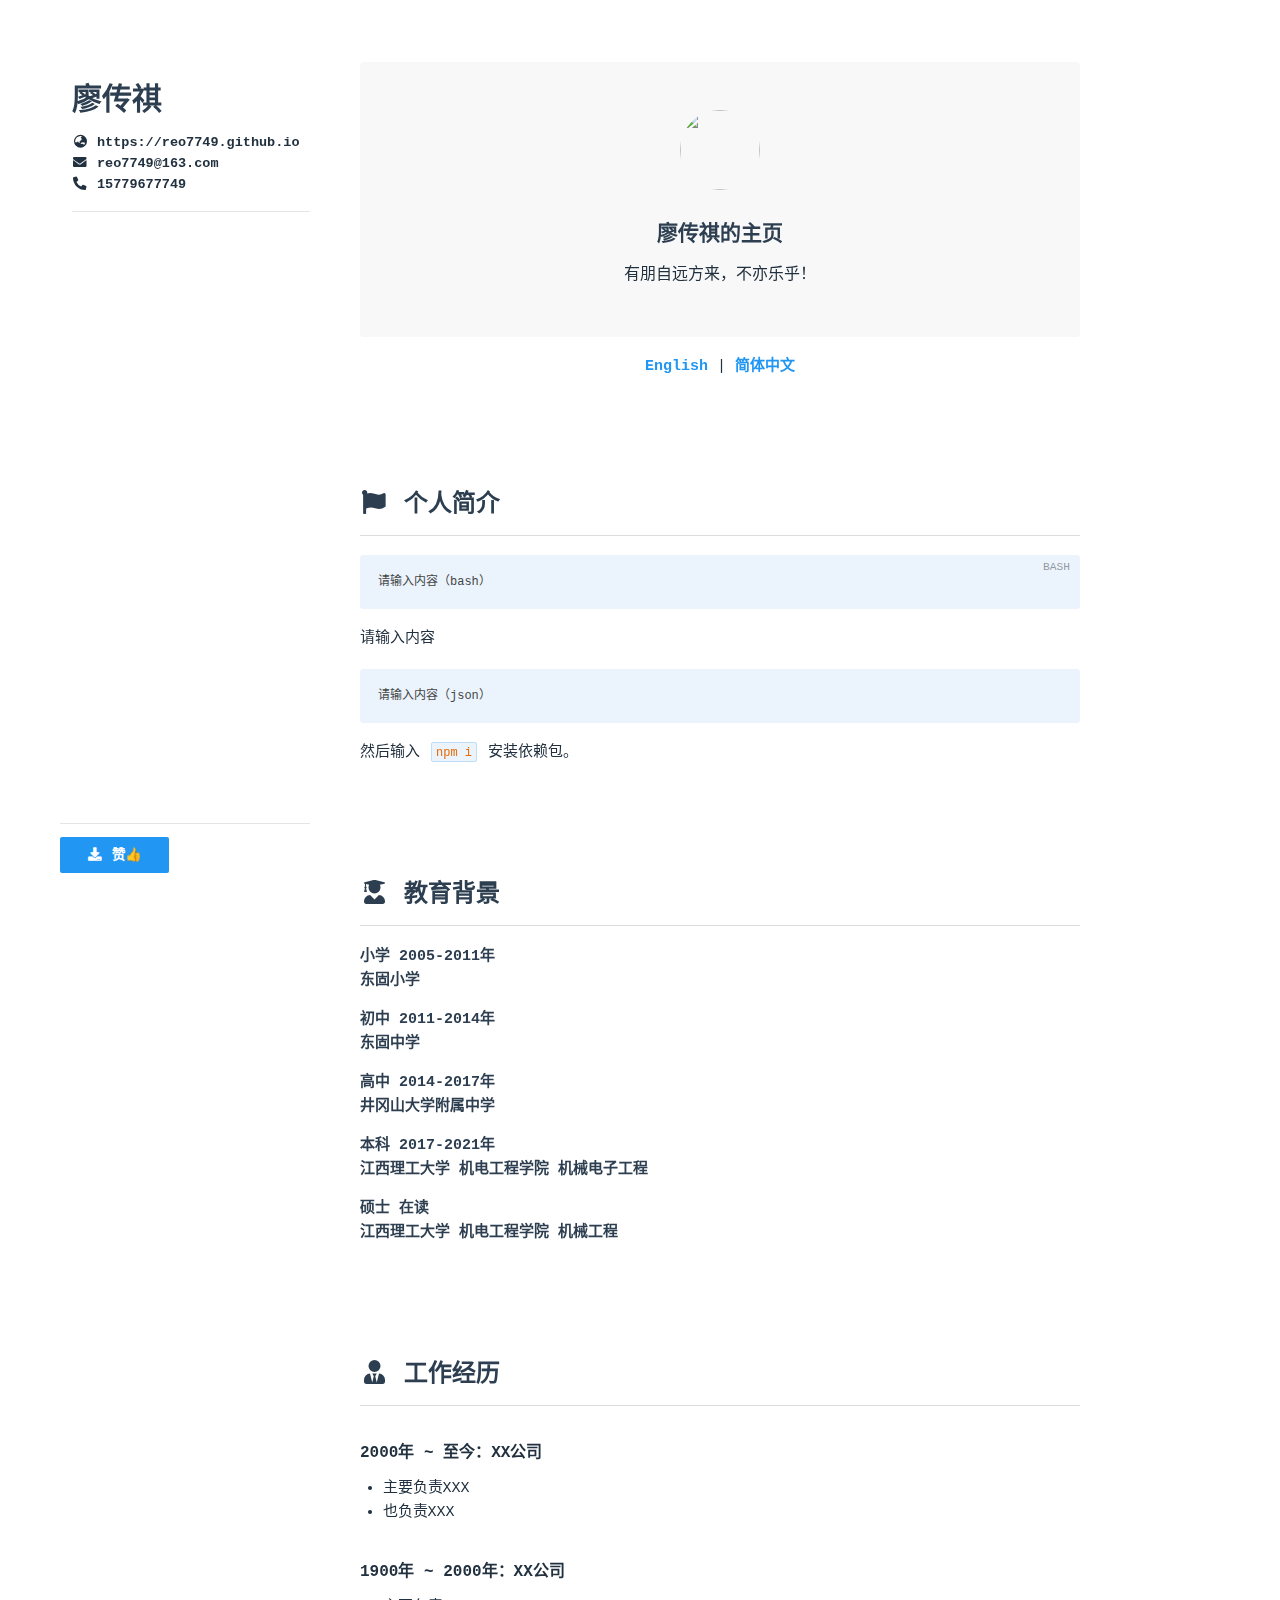
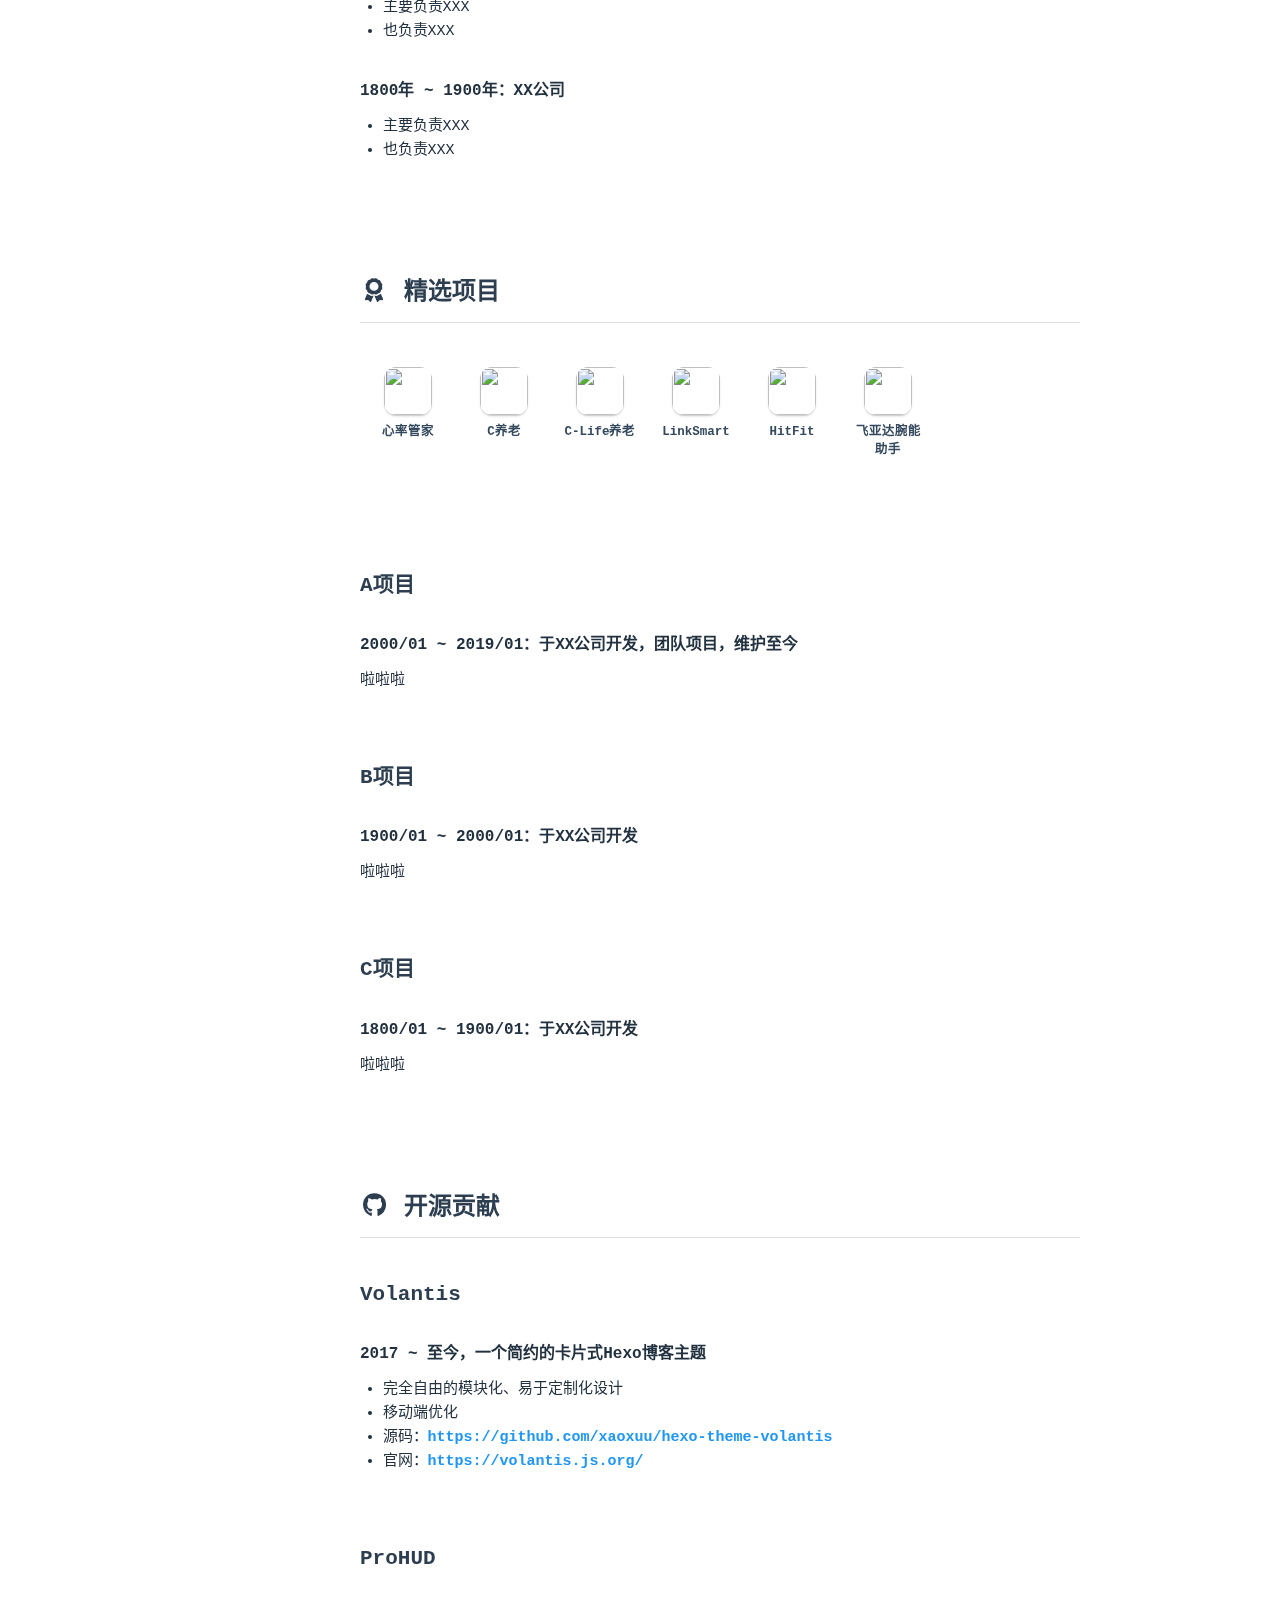
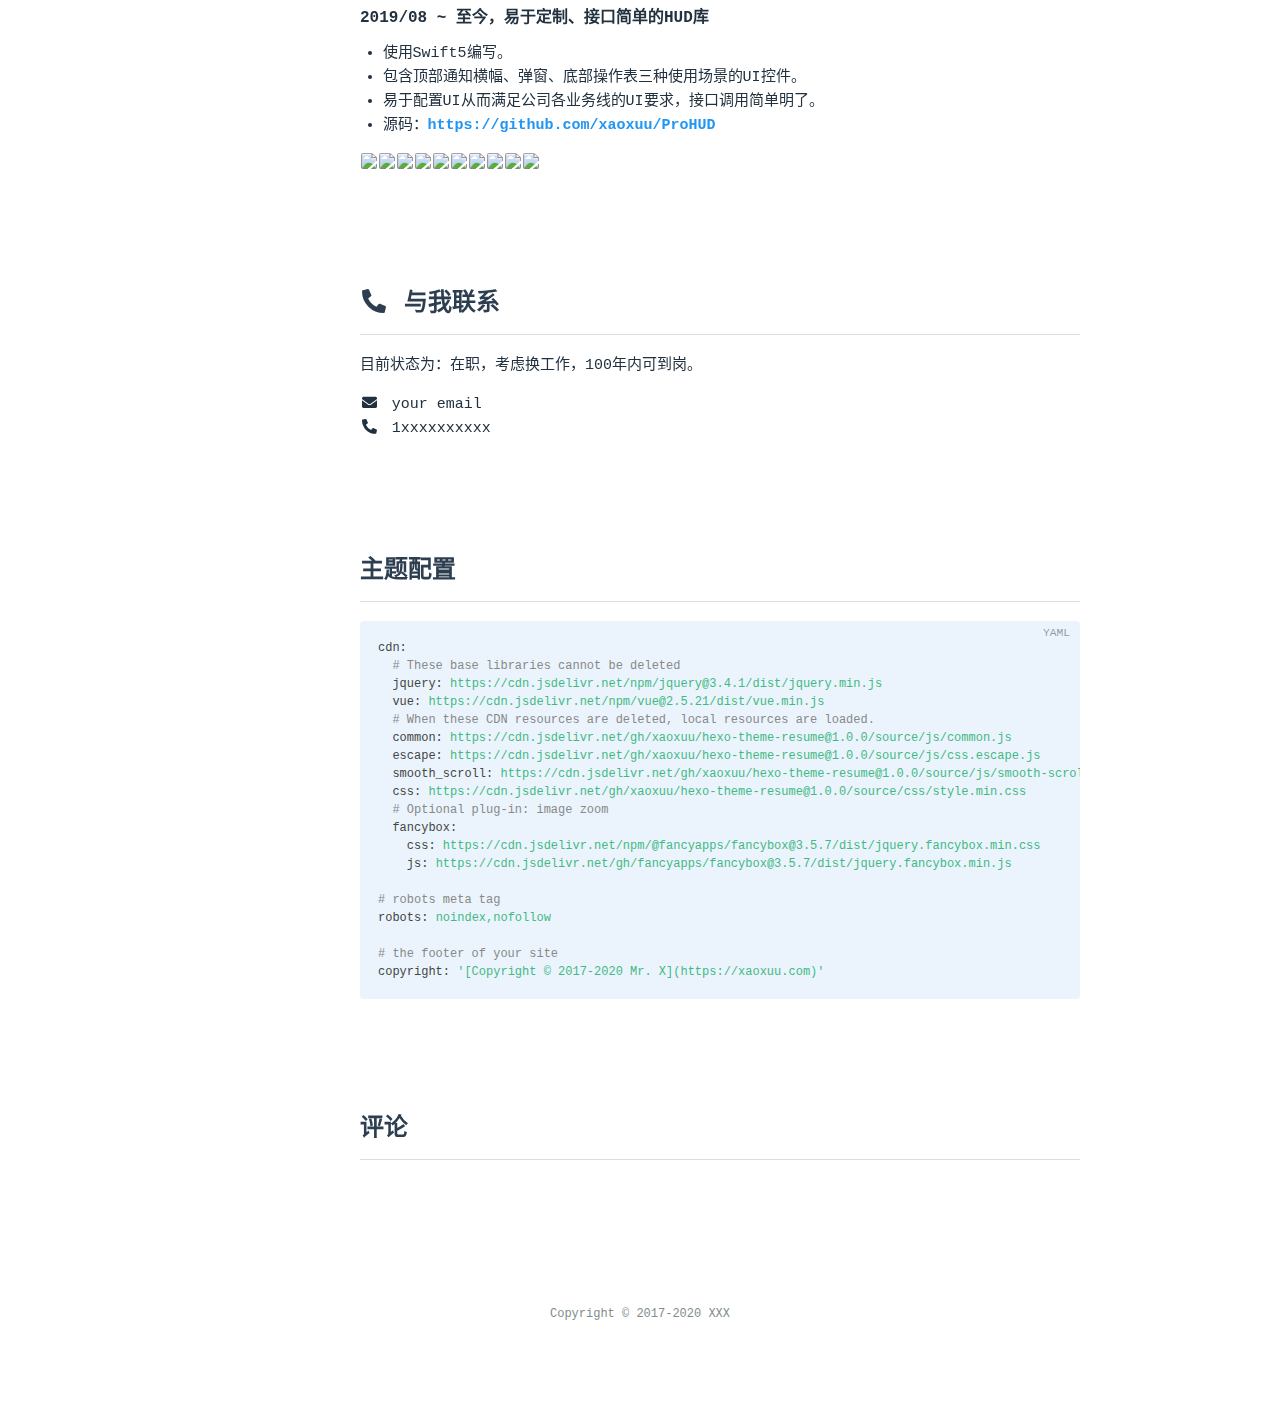
==== commit 0ac18c97: "update pages" ====
--- a/zh-cn/index.html
+++ b/zh-cn/index.html
@@ -1 +1 @@
-<!DOCTYPE html><html lang="zh-CN"><head><meta charset="utf-8"><meta name="robots" content="index,follow"><meta name="renderer" content="webkit"><meta name="force-rendering" content="webkit"><meta http-equiv="X-UA-Compatible" content="IE=Edge,chrome=1"><meta name="HandheldFriendly" content="True"><meta name="apple-mobile-web-app-capable" content="yes"><meta name="viewport" content="width=device-width,initial-scale=1,maximum-scale=1,user-scalable=no"><title>廖传祺的简历</title><meta name="keywords" content="简历主题,Hexo主题,简历模板"><meta name="description" content="曾经沧海难为水,除却巫山不是云"><meta name="theme-color" content="#FFFFFF"><meta name="msapplication-TileColor" content="#1BC3FB"><meta name="msapplication-config" content="https://cdn.jsdelivr.net/gh/xaoxuu/cdn-assets/favicon/browserconfig.xml"><link rel="shortcut icon" type="image/x-icon" href="https://cdn.jsdelivr.net/gh/xaoxuu/cdn-assets/favicon/favicon.ico"><link rel="icon" type="image/x-icon" sizes="32x32" href="https://cdn.jsdelivr.net/gh/xaoxuu/cdn-assets/favicon/favicon-32x32.png"><link rel="apple-touch-icon" type="image/png" sizes="180x180" href="https://cdn.jsdelivr.net/gh/xaoxuu/cdn-assets/favicon/apple-touch-icon.png"><link rel="mask-icon" color="#1BC3FB" href="https://cdn.jsdelivr.net/gh/xaoxuu/cdn-assets/favicon/safari-pinned-tab.svg"><link rel="manifest" href="https://cdn.jsdelivr.net/gh/xaoxuu/cdn-assets/favicon/site.webmanifest"><link rel="stylesheet" href="https://cdn.jsdelivr.net/npm/@fortawesome/fontawesome-free@5.12.1/css/all.min.css"><link rel="stylesheet" href="https://cdn.jsdelivr.net/npm/@fancyapps/fancybox@3.5/dist/jquery.fancybox.min.css"><link rel="stylesheet" href="/css/page.css"><meta name="generator" content="Hexo 5.3.0"></head><body class="docs"><div id="mobile-bar"><a class="menu-button fas fa-bars"></a><h2 class="nav-title">廖传祺的简历</h2><a class="menu-button right fas fa-download" target="_blank" rel="external nofollow noopener noreferrer" href="https://github.com/xaoxuu/resume-docs"></a></div><script src="https://cdn.jsdelivr.net/npm/vue@2.6/dist/vue.min.js"></script><script>Vue.config.productionTip=!1,window.PAGE_TYPE="resume"</script><div id="main" class="fix-sidebar"><div class="sidebar"><div class="sidebar-inner"><header class="header"><h2>廖传祺</h2><div class="meta"><p><a target="_blank" rel="external nofollow noopener noreferrer" href="https://reo7749.github.io"><i class="fas fa-globe-asia fa-fw"></i>&nbsp;https://reo7749.github.io</a></p><p><a target="_blank" rel="external nofollow noopener noreferrer" href="https://reo7749@163.com"><i class="fas fa-envelope fa-fw"></i>&nbsp;reo7749@163.com</a></p><p><a><i class="fas fa-phone-alt fa-fw"></i>&nbsp;15779677749</a></p></div><hr><br></header><div class="list"><ul class="menu-root"><li><a href="/index.html" class="sidebar-link current"></a></li><li><a href="/zh-cn/index.html" class="sidebar-link current"></a></li></ul></div><div class="footer"><a class="button" target="_blank" rel="external nofollow noopener noreferrer" href="https://github.com/xaoxuu/resume-docs"><i class="fas fa-download fa-fw"></i> 下载本站源码</a></div></div></div><div class="content with-sidebar"><div class="resume-header"><div class="avatar"><img no-lazy class="avatar" src="https://cdn.jsdelivr.net/gh/xaoxuu/cdn-assets/avatar/avatar.png"></div><h1 class="resume-title">廖传祺的简历</h1><p class="description">曾经沧海难为水,除却巫山不是云</p></div><center><a href="/">English</a> | <a href="/zh-cn/">简体中文</a></center><h2 id="开始使用"><a href="#开始使用" class="headerlink" title=" 开始使用"></a><i class="fas fa-flag"></i> 开始使用</h2><p>由于本主题与普通 Hexo 主题有较大区别，建议请直接下载本站的源码，参考源码进行改写。</p><ul><li>本站源码：<a target="_blank" rel="external nofollow noopener noreferrer" href="https://github.com/xaoxuu/resume-docs">https://github.com/xaoxuu/resume-docs</a></li><li>主题源码：<a target="_blank" rel="external nofollow noopener noreferrer" href="https://github.com/xaoxuu/hexo-theme-resume">https://github.com/xaoxuu/hexo-theme-resume</a></li></ul><p>也可以创建全新的博客，通过 <code>npm</code> 命令安装：</p><figure class="highlight bash"><table><tr><td class="code"><pre><span class="line">npm i hexo-theme-resume</span><br></pre></td></tr></table></figure><p>然后删除多余的依赖包（重要），打开 <code>package.json</code> 复制并全部替换为以下内容：</p><figure class="highlight json"><table><tr><td class="code"><pre><span class="line">&#123;</span><br><span class="line">  <span class="attr">&quot;name&quot;</span>: <span class="string">&quot;hexo-site&quot;</span>,</span><br><span class="line">  <span class="attr">&quot;private&quot;</span>: <span class="literal">true</span>,</span><br><span class="line">  <span class="attr">&quot;hexo&quot;</span>: &#123;</span><br><span class="line">    <span class="attr">&quot;version&quot;</span>: <span class="string">&quot;5.0.0&quot;</span></span><br><span class="line">  &#125;,</span><br><span class="line">  <span class="attr">&quot;scripts&quot;</span>: &#123;</span><br><span class="line">    <span class="attr">&quot;start&quot;</span>: <span class="string">&quot;hexo server&quot;</span>,</span><br><span class="line">    <span class="attr">&quot;build&quot;</span>: <span class="string">&quot;node pre-deploy.js &amp;&amp; hexo clean &amp;&amp; hexo generate&quot;</span>,</span><br><span class="line">    <span class="attr">&quot;deploy&quot;</span>: <span class="string">&quot;npm run build &amp;&amp; hexo deploy&quot;</span></span><br><span class="line">  &#125;,</span><br><span class="line">  <span class="attr">&quot;engines&quot;</span>: &#123;</span><br><span class="line">    <span class="attr">&quot;node&quot;</span>: <span class="string">&quot;&gt;=8.9.0&quot;</span></span><br><span class="line">  &#125;,</span><br><span class="line">  <span class="attr">&quot;dependencies&quot;</span>: &#123;</span><br><span class="line">    <span class="attr">&quot;hexo&quot;</span>: <span class="string">&quot;^5.0.0&quot;</span>,</span><br><span class="line">    <span class="attr">&quot;hexo-all-minifier&quot;</span>: <span class="string">&quot;^0.5.3&quot;</span>,</span><br><span class="line">    <span class="attr">&quot;hexo-autonofollow&quot;</span>: <span class="string">&quot;^1.0.1&quot;</span>,</span><br><span class="line">    <span class="attr">&quot;hexo-deployer-git&quot;</span>: <span class="string">&quot;^2.1.0&quot;</span>,</span><br><span class="line">    <span class="attr">&quot;hexo-fs&quot;</span>: <span class="string">&quot;^3.1.0&quot;</span>,</span><br><span class="line">    <span class="attr">&quot;hexo-lazyload-image&quot;</span>: <span class="string">&quot;^1.0.9&quot;</span>,</span><br><span class="line">    <span class="attr">&quot;hexo-offline&quot;</span>: <span class="string">&quot;^1.0.0&quot;</span>,</span><br><span class="line">    <span class="attr">&quot;hexo-renderer-ejs&quot;</span>: <span class="string">&quot;^1.0.0&quot;</span>,</span><br><span class="line">    <span class="attr">&quot;hexo-renderer-marked&quot;</span>: <span class="string">&quot;^3.0.0&quot;</span>,</span><br><span class="line">    <span class="attr">&quot;hexo-renderer-stylus&quot;</span>: <span class="string">&quot;^1.1.0&quot;</span>,</span><br><span class="line">    <span class="attr">&quot;hexo-server&quot;</span>: <span class="string">&quot;^1.0.0&quot;</span></span><br><span class="line">  &#125;</span><br><span class="line">&#125;</span><br></pre></td></tr></table></figure><p>然后输入 <code>npm i</code> 安装依赖包。</p><h2 id="教育背景"><a href="#教育背景" class="headerlink" title=" 教育背景"></a><i class="fas fa-user-graduate"></i> 教育背景</h2><p><strong>小学2005-2011年</strong><br><strong>东固小学</strong></p><p><strong>初中2011-2014年</strong><br><strong>东固中学</strong></p><p><strong>高中 2014-2017年</strong><br><strong>井冈山大学附属中学</strong></p><p><strong>本科 2017-2021年</strong><br><strong>江西理工大学 机电工程学院 机械电子工程</strong></p><p><strong>硕士 在读</strong><br><strong>江西理工大学 机电工程学院 机械工程</strong></p><h2 id="工作经历"><a href="#工作经历" class="headerlink" title=" 工作经历"></a><i class="fas fa-user-tie"></i> 工作经历</h2><h4 id="2000年-至今：XX公司"><a href="#2000年-至今：XX公司" class="headerlink" title="2000年 ~ 至今：XX公司"></a>2000年 ~ 至今：XX公司</h4><ul><li>主要负责XXX</li><li>也负责XXX</li></ul><h4 id="1900年-2000年：XX公司"><a href="#1900年-2000年：XX公司" class="headerlink" title="1900年 ~ 2000年：XX公司"></a>1900年 ~ 2000年：XX公司</h4><ul><li>主要负责XXX</li><li>也负责XXX</li></ul><h4 id="1800年-1900年：XX公司"><a href="#1800年-1900年：XX公司" class="headerlink" title="1800年 ~ 1900年：XX公司"></a>1800年 ~ 1900年：XX公司</h4><ul><li>主要负责XXX</li><li>也负责XXX</li></ul><h2 id="精选项目"><a href="#精选项目" class="headerlink" title=" 精选项目"></a><i class="fas fa-award"></i> 精选项目</h2><btns rounded><a target="_blank" rel="external nofollow noopener noreferrer" href="https://apps.apple.com/cn/app/heart-mate-pro-hrm-utility/id1463348922?ls=1"><img src="https://cdn.jsdelivr.net/gh/xaoxuu/cdn-assets/proj/heartmate/icon.png"> 心率管家 </a><a target="_blank" rel="external nofollow noopener noreferrer" href="https://apps.apple.com/cn/app/c%E5%85%BB%E8%80%81/id1458315594"><img src="https://cdn.jsdelivr.net/gh/xaoxuu/cdn-assets/proj/het-cyanglao/icon.png"> C养老 </a><a target="_blank" rel="external nofollow noopener noreferrer" href="https://apps.apple.com/cn/app/c-life%E5%85%BB%E8%80%81/id1393937890"><img src="https://cdn.jsdelivr.net/gh/xaoxuu/cdn-assets/proj/het-clife/icon.png"> C-Life养老 </a><a target="_blank" rel="external nofollow noopener noreferrer" href="https://apps.apple.com/cn/app/linksmart/id1109303355"><img src="https://cdn.jsdelivr.net/gh/xaoxuu/cdn-assets/proj/ht-linksmart/icon.png"> LinkSmart </a><a target="_blank" rel="external nofollow noopener noreferrer" href="https://apps.apple.com/cn/app/hitfit/id1207738581"><img src="https://cdn.jsdelivr.net/gh/xaoxuu/cdn-assets/proj/ht-hitfit/icon.png"> HitFit </a><a target="_blank" rel="external nofollow noopener noreferrer" href="https://apps.apple.com/cn/app/%E8%85%95%E8%83%BD%E5%8A%A9%E6%89%8B/id1138242219"><img src="https://cdn.jsdelivr.net/gh/xaoxuu/cdn-assets/proj/ht-fiyta/icon.png"> 飞亚达腕能助手</a></btns><br><h3 id="A项目"><a href="#A项目" class="headerlink" title="A项目"></a>A项目</h3><h4 id="2000-01-2019-01：于XX公司开发，团队项目，维护至今"><a href="#2000-01-2019-01：于XX公司开发，团队项目，维护至今" class="headerlink" title="2000/01 ~ 2019/01：于XX公司开发，团队项目，维护至今"></a>2000/01 ~ 2019/01：于XX公司开发，团队项目，维护至今</h4><p>啦啦啦</p><h3 id="B项目"><a href="#B项目" class="headerlink" title="B项目"></a>B项目</h3><h4 id="1900-01-2000-01：于XX公司开发"><a href="#1900-01-2000-01：于XX公司开发" class="headerlink" title="1900/01 ~ 2000/01：于XX公司开发"></a>1900/01 ~ 2000/01：于XX公司开发</h4><p>啦啦啦</p><h3 id="C项目"><a href="#C项目" class="headerlink" title="C项目"></a>C项目</h3><h4 id="1800-01-1900-01：于XX公司开发"><a href="#1800-01-1900-01：于XX公司开发" class="headerlink" title="1800/01 ~ 1900/01：于XX公司开发"></a>1800/01 ~ 1900/01：于XX公司开发</h4><p>啦啦啦</p><h2 id="开源贡献"><a href="#开源贡献" class="headerlink" title=" 开源贡献"></a><i class="fab fa-github"></i> 开源贡献</h2><h3 id="Volantis"><a href="#Volantis" class="headerlink" title="Volantis"></a>Volantis</h3><h4 id="2017-至今，一个简约的卡片式Hexo博客主题"><a href="#2017-至今，一个简约的卡片式Hexo博客主题" class="headerlink" title="2017 ~ 至今，一个简约的卡片式Hexo博客主题"></a>2017 ~ 至今，一个简约的卡片式Hexo博客主题</h4><ul><li>完全自由的模块化、易于定制化设计</li><li>移动端优化</li><li>源码：<a target="_blank" rel="external nofollow noopener noreferrer" href="https://github.com/xaoxuu/hexo-theme-volantis">https://github.com/xaoxuu/hexo-theme-volantis</a></li><li>官网：<a target="_blank" rel="external nofollow noopener noreferrer" href="https://volantis.js.org/">https://volantis.js.org/</a></li></ul><h3 id="ProHUD"><a href="#ProHUD" class="headerlink" title="ProHUD"></a>ProHUD</h3><h4 id="2019-08-至今，易于定制、接口简单的HUD库"><a href="#2019-08-至今，易于定制、接口简单的HUD库" class="headerlink" title="2019/08 ~ 至今，易于定制、接口简单的HUD库"></a>2019/08 ~ 至今，易于定制、接口简单的HUD库</h4><ul><li>使用Swift5编写。</li><li>包含顶部通知横幅、弹窗、底部操作表三种使用场景的UI控件。</li><li>易于配置UI从而满足公司各业务线的UI要求，接口调用简单明了。</li><li>源码：<a target="_blank" rel="external nofollow noopener noreferrer" href="https://github.com/xaoxuu/ProHUD">https://github.com/xaoxuu/ProHUD</a></li></ul><fancybox><img src="https://cdn.jsdelivr.net/gh/xaoxuu/cdn-assets/proj/prohud/screenshot01.png"> <img src="https://cdn.jsdelivr.net/gh/xaoxuu/cdn-assets/proj/prohud/screenshot02.png"> <img src="https://cdn.jsdelivr.net/gh/xaoxuu/cdn-assets/proj/prohud/screenshot03.png"> <img src="https://cdn.jsdelivr.net/gh/xaoxuu/cdn-assets/proj/prohud/screenshot04.png"> <img src="https://cdn.jsdelivr.net/gh/xaoxuu/cdn-assets/proj/prohud/screenshot05.png"> <img src="https://cdn.jsdelivr.net/gh/xaoxuu/cdn-assets/proj/prohud/screenshot06.png"> <img src="https://cdn.jsdelivr.net/gh/xaoxuu/cdn-assets/proj/prohud/screenshot07.png"> <img src="https://cdn.jsdelivr.net/gh/xaoxuu/cdn-assets/proj/prohud/screenshot08.png"> <img src="https://cdn.jsdelivr.net/gh/xaoxuu/cdn-assets/proj/prohud/screenshot09.png"> <img src="https://cdn.jsdelivr.net/gh/xaoxuu/cdn-assets/proj/prohud/screenshot10.png"></fancybox><h2 id="与我联系"><a href="#与我联系" class="headerlink" title=" 与我联系"></a><i class="fas fa-phone-alt"></i> 与我联系</h2><p>目前状态为：在职，考虑换工作，100年内可到岗。</p><p><i class="fas fa-envelope fa-fw"></i> your email<br><i class="fas fa-phone-alt fa-fw"></i> 1xxxxxxxxxx</p><h2 id="主题配置"><a href="#主题配置" class="headerlink" title="主题配置"></a>主题配置</h2><figure class="highlight yaml"><table><tr><td class="code"><pre><span class="line"><span class="attr">cdn:</span></span><br><span class="line">  <span class="comment"># These base libraries cannot be deleted</span></span><br><span class="line">  <span class="attr">jquery:</span> <span class="string">https://cdn.jsdelivr.net/npm/jquery@3.4.1/dist/jquery.min.js</span></span><br><span class="line">  <span class="attr">vue:</span> <span class="string">https://cdn.jsdelivr.net/npm/vue@2.5.21/dist/vue.min.js</span></span><br><span class="line">  <span class="comment"># When these CDN resources are deleted, local resources are loaded.</span></span><br><span class="line">  <span class="attr">common:</span> <span class="string">https://cdn.jsdelivr.net/gh/xaoxuu/hexo-theme-resume@1.0.0/source/js/common.js</span></span><br><span class="line">  <span class="attr">escape:</span> <span class="string">https://cdn.jsdelivr.net/gh/xaoxuu/hexo-theme-resume@1.0.0/source/js/css.escape.js</span></span><br><span class="line">  <span class="attr">smooth_scroll:</span> <span class="string">https://cdn.jsdelivr.net/gh/xaoxuu/hexo-theme-resume@1.0.0/source/js/smooth-scroll.min.js</span></span><br><span class="line">  <span class="attr">css:</span> <span class="string">https://cdn.jsdelivr.net/gh/xaoxuu/hexo-theme-resume@1.0.0/source/css/style.min.css</span></span><br><span class="line">  <span class="comment"># Optional plug-in: image zoom</span></span><br><span class="line">  <span class="attr">fancybox:</span></span><br><span class="line">    <span class="attr">css:</span> <span class="string">https://cdn.jsdelivr.net/npm/@fancyapps/fancybox@3.5.7/dist/jquery.fancybox.min.css</span></span><br><span class="line">    <span class="attr">js:</span> <span class="string">https://cdn.jsdelivr.net/gh/fancyapps/fancybox@3.5.7/dist/jquery.fancybox.min.js</span></span><br><span class="line"></span><br><span class="line"><span class="comment"># robots meta tag</span></span><br><span class="line"><span class="attr">robots:</span> <span class="string">noindex,nofollow</span></span><br><span class="line"></span><br><span class="line"><span class="comment"># the footer of your site</span></span><br><span class="line"><span class="attr">copyright:</span> <span class="string">&#x27;[Copyright © 2017-2020 Mr. X](https://xaoxuu.com)&#x27;</span></span><br></pre></td></tr></table></figure><h2 id="评论"><a href="#评论" class="headerlink" title="评论"></a>评论</h2><script src="https://utteranc.es/client.js" repo="xaoxuu/hexo-theme-resume" issue-number="18" theme="github-light" crossorigin="anonymous" async></script></div></div><script src="https://cdn.jsdelivr.net/gh/xaoxuu/hexo-theme-resume@1.0.0/source/js/smooth-scroll.min.js"></script><footer id="footer"><p></p><p><a href="/">Copyright © 2017-2020 XXX</a></p><p></p></footer><script src="https://cdn.jsdelivr.net/npm/jquery@3.5/dist/jquery.min.js"></script><script src="https://cdn.jsdelivr.net/gh/xaoxuu/hexo-theme-resume@1.0.0/source/js/common.js"></script><script src="https://cdn.jsdelivr.net/gh/xaoxuu/hexo-theme-resume@1.0.0/source/js/css.escape.js"></script><script src="https://cdn.jsdelivr.net/gh/fancyapps/fancybox@3.5/dist/jquery.fancybox.min.js"></script><script>let LAZY_LOAD_IMAGE="[object Object]";$("body").find("fancybox").find("img").each(function(){var t=document.createElement("a");$(t).attr("data-fancybox","gallery"),$(t).attr("href",$(this).attr("src")),LAZY_LOAD_IMAGE&&$(t).attr("href",$(this).attr("data-original")),$(this).wrap(t)})</script></body></html>+<!DOCTYPE html><html lang="zh-CN"><head><meta charset="utf-8"><meta name="robots" content="index,follow"><meta name="renderer" content="webkit"><meta name="force-rendering" content="webkit"><meta http-equiv="X-UA-Compatible" content="IE=Edge,chrome=1"><meta name="HandheldFriendly" content="True"><meta name="apple-mobile-web-app-capable" content="yes"><meta name="viewport" content="width=device-width,initial-scale=1,maximum-scale=1,user-scalable=no"><title>廖传祺的主页</title><meta name="keywords" content="简历主题,Hexo主题,简历模板"><meta name="description" content="有朋自远方来，不亦乐乎！"><meta name="theme-color" content="#FFFFFF"><meta name="msapplication-TileColor" content="#1BC3FB"><meta name="msapplication-config" content="https://cdn.jsdelivr.net/gh/xaoxuu/cdn-assets/favicon/browserconfig.xml"><link rel="shortcut icon" type="image/x-icon" href="https://cdn.jsdelivr.net/gh/xaoxuu/cdn-assets/favicon/favicon.ico"><link rel="icon" type="image/x-icon" sizes="32x32" href="https://cdn.jsdelivr.net/gh/xaoxuu/cdn-assets/favicon/favicon-32x32.png"><link rel="apple-touch-icon" type="image/png" sizes="180x180" href="https://cdn.jsdelivr.net/gh/xaoxuu/cdn-assets/favicon/apple-touch-icon.png"><link rel="mask-icon" color="#1BC3FB" href="https://cdn.jsdelivr.net/gh/xaoxuu/cdn-assets/favicon/safari-pinned-tab.svg"><link rel="manifest" href="https://cdn.jsdelivr.net/gh/xaoxuu/cdn-assets/favicon/site.webmanifest"><link rel="stylesheet" href="https://cdn.jsdelivr.net/npm/@fortawesome/fontawesome-free@5.12.1/css/all.min.css"><link rel="stylesheet" href="https://cdn.jsdelivr.net/npm/@fancyapps/fancybox@3.5/dist/jquery.fancybox.min.css"><link rel="stylesheet" href="/css/page.css"><meta name="generator" content="Hexo 5.3.0"></head><body class="docs"><div id="mobile-bar"><a class="menu-button fas fa-bars"></a><h2 class="nav-title">廖传祺的主页</h2><a class="menu-button right fas fa-download" href></a></div><script src="https://cdn.jsdelivr.net/npm/vue@2.6/dist/vue.min.js"></script><script>Vue.config.productionTip=!1,window.PAGE_TYPE="resume"</script><div id="main" class="fix-sidebar"><div class="sidebar"><div class="sidebar-inner"><header class="header"><h2>廖传祺</h2><div class="meta"><p><a target="_blank" rel="external nofollow noopener noreferrer" href="https://reo7749.github.io"><i class="fas fa-globe-asia fa-fw"></i>&nbsp;https://reo7749.github.io</a></p><p><a target="_blank" rel="external nofollow noopener noreferrer" href="https://reo7749@163.com"><i class="fas fa-envelope fa-fw"></i>&nbsp;reo7749@163.com</a></p><p><a><i class="fas fa-phone-alt fa-fw"></i>&nbsp;15779677749</a></p></div><hr><br></header><div class="list"><ul class="menu-root"><li><a href="/index.html" class="sidebar-link current"></a></li><li><a href="/zh-cn/index.html" class="sidebar-link current"></a></li></ul></div><div class="footer"><a class="button" href><i class="fas fa-download fa-fw"></i> 赞👍</a></div></div></div><div class="content with-sidebar"><div class="resume-header"><div class="avatar"><img no-lazy class="avatar" src="https://cdn.jsdelivr.net/gh/reo7749/randfile/beautful_face.jpg"></div><h1 class="resume-title">廖传祺的主页</h1><p class="description">有朋自远方来，不亦乐乎！</p></div><center><a href="/">English</a> | <a href="/zh-cn/">简体中文</a></center><h2 id="个人简介"><a href="#个人简介" class="headerlink" title=" 个人简介"></a><i class="fas fa-flag"></i> 个人简介</h2><figure class="highlight bash"><table><tr><td class="code"><pre><span class="line">请输入内容（bash）</span><br></pre></td></tr></table></figure><p>请输入内容</p><figure class="highlight"><table><tr><td class="code"><pre><span class="line">请输入内容（json）</span><br></pre></td></tr></table></figure><p>然后输入 <code>npm i</code> 安装依赖包。</p><h2 id="教育背景"><a href="#教育背景" class="headerlink" title=" 教育背景"></a><i class="fas fa-user-graduate"></i> 教育背景</h2><p><strong>小学 2005-2011年</strong><br><strong>东固小学</strong></p><p><strong>初中 2011-2014年</strong><br><strong>东固中学</strong></p><p><strong>高中 2014-2017年</strong><br><strong>井冈山大学附属中学</strong></p><p><strong>本科 2017-2021年</strong><br><strong>江西理工大学 机电工程学院 机械电子工程</strong></p><p><strong>硕士 在读</strong><br><strong>江西理工大学 机电工程学院 机械工程</strong></p><h2 id="工作经历"><a href="#工作经历" class="headerlink" title=" 工作经历"></a><i class="fas fa-user-tie"></i> 工作经历</h2><h4 id="2000年-至今：XX公司"><a href="#2000年-至今：XX公司" class="headerlink" title="2000年 ~ 至今：XX公司"></a>2000年 ~ 至今：XX公司</h4><ul><li>主要负责XXX</li><li>也负责XXX</li></ul><h4 id="1900年-2000年：XX公司"><a href="#1900年-2000年：XX公司" class="headerlink" title="1900年 ~ 2000年：XX公司"></a>1900年 ~ 2000年：XX公司</h4><ul><li>主要负责XXX</li><li>也负责XXX</li></ul><h4 id="1800年-1900年：XX公司"><a href="#1800年-1900年：XX公司" class="headerlink" title="1800年 ~ 1900年：XX公司"></a>1800年 ~ 1900年：XX公司</h4><ul><li>主要负责XXX</li><li>也负责XXX</li></ul><h2 id="精选项目"><a href="#精选项目" class="headerlink" title=" 精选项目"></a><i class="fas fa-award"></i> 精选项目</h2><btns rounded><a target="_blank" rel="external nofollow noopener noreferrer" href="https://apps.apple.com/cn/app/heart-mate-pro-hrm-utility/id1463348922?ls=1"><img src="https://cdn.jsdelivr.net/gh/xaoxuu/cdn-assets/proj/heartmate/icon.png"> 心率管家 </a><a target="_blank" rel="external nofollow noopener noreferrer" href="https://apps.apple.com/cn/app/c%E5%85%BB%E8%80%81/id1458315594"><img src="https://cdn.jsdelivr.net/gh/xaoxuu/cdn-assets/proj/het-cyanglao/icon.png"> C养老 </a><a target="_blank" rel="external nofollow noopener noreferrer" href="https://apps.apple.com/cn/app/c-life%E5%85%BB%E8%80%81/id1393937890"><img src="https://cdn.jsdelivr.net/gh/xaoxuu/cdn-assets/proj/het-clife/icon.png"> C-Life养老 </a><a target="_blank" rel="external nofollow noopener noreferrer" href="https://apps.apple.com/cn/app/linksmart/id1109303355"><img src="https://cdn.jsdelivr.net/gh/xaoxuu/cdn-assets/proj/ht-linksmart/icon.png"> LinkSmart </a><a target="_blank" rel="external nofollow noopener noreferrer" href="https://apps.apple.com/cn/app/hitfit/id1207738581"><img src="https://cdn.jsdelivr.net/gh/xaoxuu/cdn-assets/proj/ht-hitfit/icon.png"> HitFit </a><a target="_blank" rel="external nofollow noopener noreferrer" href="https://apps.apple.com/cn/app/%E8%85%95%E8%83%BD%E5%8A%A9%E6%89%8B/id1138242219"><img src="https://cdn.jsdelivr.net/gh/xaoxuu/cdn-assets/proj/ht-fiyta/icon.png"> 飞亚达腕能助手</a></btns><br><h3 id="A项目"><a href="#A项目" class="headerlink" title="A项目"></a>A项目</h3><h4 id="2000-01-2019-01：于XX公司开发，团队项目，维护至今"><a href="#2000-01-2019-01：于XX公司开发，团队项目，维护至今" class="headerlink" title="2000/01 ~ 2019/01：于XX公司开发，团队项目，维护至今"></a>2000/01 ~ 2019/01：于XX公司开发，团队项目，维护至今</h4><p>啦啦啦</p><h3 id="B项目"><a href="#B项目" class="headerlink" title="B项目"></a>B项目</h3><h4 id="1900-01-2000-01：于XX公司开发"><a href="#1900-01-2000-01：于XX公司开发" class="headerlink" title="1900/01 ~ 2000/01：于XX公司开发"></a>1900/01 ~ 2000/01：于XX公司开发</h4><p>啦啦啦</p><h3 id="C项目"><a href="#C项目" class="headerlink" title="C项目"></a>C项目</h3><h4 id="1800-01-1900-01：于XX公司开发"><a href="#1800-01-1900-01：于XX公司开发" class="headerlink" title="1800/01 ~ 1900/01：于XX公司开发"></a>1800/01 ~ 1900/01：于XX公司开发</h4><p>啦啦啦</p><h2 id="开源贡献"><a href="#开源贡献" class="headerlink" title=" 开源贡献"></a><i class="fab fa-github"></i> 开源贡献</h2><h3 id="Volantis"><a href="#Volantis" class="headerlink" title="Volantis"></a>Volantis</h3><h4 id="2017-至今，一个简约的卡片式Hexo博客主题"><a href="#2017-至今，一个简约的卡片式Hexo博客主题" class="headerlink" title="2017 ~ 至今，一个简约的卡片式Hexo博客主题"></a>2017 ~ 至今，一个简约的卡片式Hexo博客主题</h4><ul><li>完全自由的模块化、易于定制化设计</li><li>移动端优化</li><li>源码：<a target="_blank" rel="external nofollow noopener noreferrer" href="https://github.com/xaoxuu/hexo-theme-volantis">https://github.com/xaoxuu/hexo-theme-volantis</a></li><li>官网：<a target="_blank" rel="external nofollow noopener noreferrer" href="https://volantis.js.org/">https://volantis.js.org/</a></li></ul><h3 id="ProHUD"><a href="#ProHUD" class="headerlink" title="ProHUD"></a>ProHUD</h3><h4 id="2019-08-至今，易于定制、接口简单的HUD库"><a href="#2019-08-至今，易于定制、接口简单的HUD库" class="headerlink" title="2019/08 ~ 至今，易于定制、接口简单的HUD库"></a>2019/08 ~ 至今，易于定制、接口简单的HUD库</h4><ul><li>使用Swift5编写。</li><li>包含顶部通知横幅、弹窗、底部操作表三种使用场景的UI控件。</li><li>易于配置UI从而满足公司各业务线的UI要求，接口调用简单明了。</li><li>源码：<a target="_blank" rel="external nofollow noopener noreferrer" href="https://github.com/xaoxuu/ProHUD">https://github.com/xaoxuu/ProHUD</a></li></ul><fancybox><img src="https://cdn.jsdelivr.net/gh/xaoxuu/cdn-assets/proj/prohud/screenshot01.png"> <img src="https://cdn.jsdelivr.net/gh/xaoxuu/cdn-assets/proj/prohud/screenshot02.png"> <img src="https://cdn.jsdelivr.net/gh/xaoxuu/cdn-assets/proj/prohud/screenshot03.png"> <img src="https://cdn.jsdelivr.net/gh/xaoxuu/cdn-assets/proj/prohud/screenshot04.png"> <img src="https://cdn.jsdelivr.net/gh/xaoxuu/cdn-assets/proj/prohud/screenshot05.png"> <img src="https://cdn.jsdelivr.net/gh/xaoxuu/cdn-assets/proj/prohud/screenshot06.png"> <img src="https://cdn.jsdelivr.net/gh/xaoxuu/cdn-assets/proj/prohud/screenshot07.png"> <img src="https://cdn.jsdelivr.net/gh/xaoxuu/cdn-assets/proj/prohud/screenshot08.png"> <img src="https://cdn.jsdelivr.net/gh/xaoxuu/cdn-assets/proj/prohud/screenshot09.png"> <img src="https://cdn.jsdelivr.net/gh/xaoxuu/cdn-assets/proj/prohud/screenshot10.png"></fancybox><h2 id="与我联系"><a href="#与我联系" class="headerlink" title=" 与我联系"></a><i class="fas fa-phone-alt"></i> 与我联系</h2><p>目前状态为：在职，考虑换工作，100年内可到岗。</p><p><i class="fas fa-envelope fa-fw"></i> your email<br><i class="fas fa-phone-alt fa-fw"></i> 1xxxxxxxxxx</p><h2 id="主题配置"><a href="#主题配置" class="headerlink" title="主题配置"></a>主题配置</h2><figure class="highlight yaml"><table><tr><td class="code"><pre><span class="line"><span class="attr">cdn:</span></span><br><span class="line">  <span class="comment"># These base libraries cannot be deleted</span></span><br><span class="line">  <span class="attr">jquery:</span> <span class="string">https://cdn.jsdelivr.net/npm/jquery@3.4.1/dist/jquery.min.js</span></span><br><span class="line">  <span class="attr">vue:</span> <span class="string">https://cdn.jsdelivr.net/npm/vue@2.5.21/dist/vue.min.js</span></span><br><span class="line">  <span class="comment"># When these CDN resources are deleted, local resources are loaded.</span></span><br><span class="line">  <span class="attr">common:</span> <span class="string">https://cdn.jsdelivr.net/gh/xaoxuu/hexo-theme-resume@1.0.0/source/js/common.js</span></span><br><span class="line">  <span class="attr">escape:</span> <span class="string">https://cdn.jsdelivr.net/gh/xaoxuu/hexo-theme-resume@1.0.0/source/js/css.escape.js</span></span><br><span class="line">  <span class="attr">smooth_scroll:</span> <span class="string">https://cdn.jsdelivr.net/gh/xaoxuu/hexo-theme-resume@1.0.0/source/js/smooth-scroll.min.js</span></span><br><span class="line">  <span class="attr">css:</span> <span class="string">https://cdn.jsdelivr.net/gh/xaoxuu/hexo-theme-resume@1.0.0/source/css/style.min.css</span></span><br><span class="line">  <span class="comment"># Optional plug-in: image zoom</span></span><br><span class="line">  <span class="attr">fancybox:</span></span><br><span class="line">    <span class="attr">css:</span> <span class="string">https://cdn.jsdelivr.net/npm/@fancyapps/fancybox@3.5.7/dist/jquery.fancybox.min.css</span></span><br><span class="line">    <span class="attr">js:</span> <span class="string">https://cdn.jsdelivr.net/gh/fancyapps/fancybox@3.5.7/dist/jquery.fancybox.min.js</span></span><br><span class="line"></span><br><span class="line"><span class="comment"># robots meta tag</span></span><br><span class="line"><span class="attr">robots:</span> <span class="string">noindex,nofollow</span></span><br><span class="line"></span><br><span class="line"><span class="comment"># the footer of your site</span></span><br><span class="line"><span class="attr">copyright:</span> <span class="string">&#x27;[Copyright © 2017-2020 Mr. X](https://xaoxuu.com)&#x27;</span></span><br></pre></td></tr></table></figure><h2 id="评论"><a href="#评论" class="headerlink" title="评论"></a>评论</h2><script src="https://utteranc.es/client.js" repo="xaoxuu/hexo-theme-resume" issue-number="18" theme="github-light" crossorigin="anonymous" async></script></div></div><script src="https://cdn.jsdelivr.net/gh/xaoxuu/hexo-theme-resume@1.0.0/source/js/smooth-scroll.min.js"></script><footer id="footer"><p></p><p><a href="/">Copyright © 2017-2020 XXX</a></p><p></p></footer><script src="https://cdn.jsdelivr.net/npm/jquery@3.5/dist/jquery.min.js"></script><script src="https://cdn.jsdelivr.net/gh/xaoxuu/hexo-theme-resume@1.0.0/source/js/common.js"></script><script src="https://cdn.jsdelivr.net/gh/xaoxuu/hexo-theme-resume@1.0.0/source/js/css.escape.js"></script><script src="https://cdn.jsdelivr.net/gh/fancyapps/fancybox@3.5/dist/jquery.fancybox.min.js"></script><script>let LAZY_LOAD_IMAGE="[object Object]";$("body").find("fancybox").find("img").each(function(){var t=document.createElement("a");$(t).attr("data-fancybox","gallery"),$(t).attr("href",$(this).attr("src")),LAZY_LOAD_IMAGE&&$(t).attr("href",$(this).attr("data-original")),$(this).wrap(t)})</script></body></html>